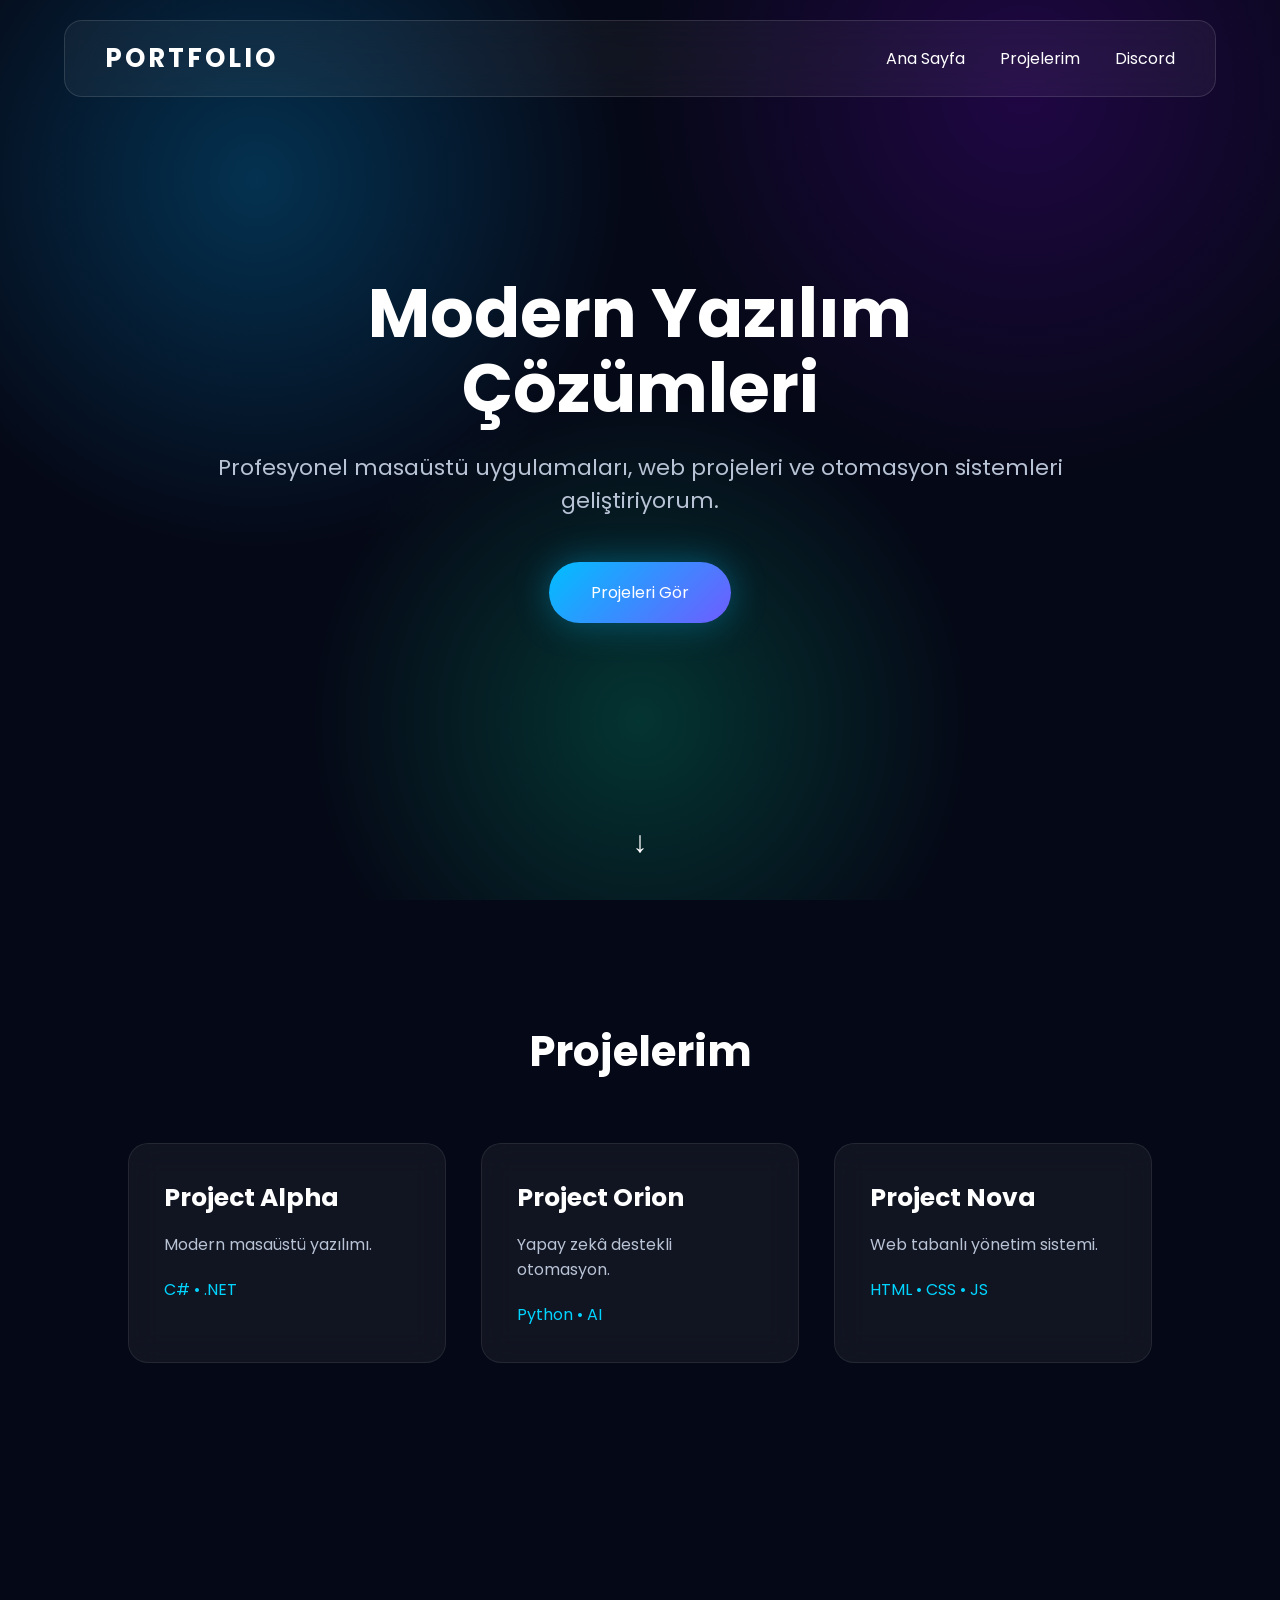
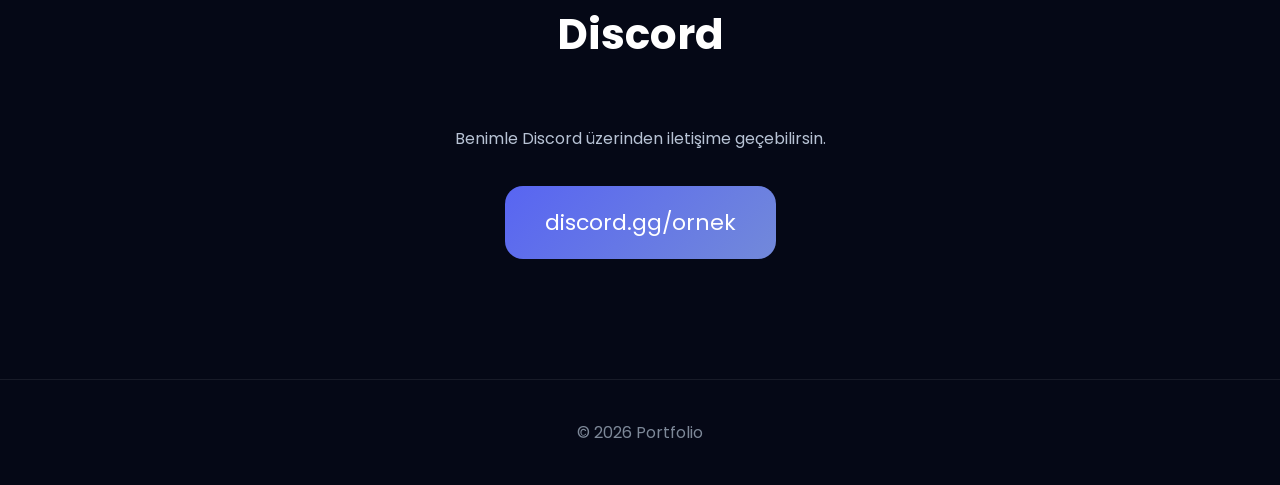
==== index.html @ 149e051f "İlk sürüm" ====
<!DOCTYPE html>
<html lang="tr">

<head>

    <meta charset="UTF-8">
    <meta name="viewport" content="width=device-width, initial-scale=1.0">

    <title>Portfolio</title>

    <link rel="stylesheet" href="css/style.css">

    <link href="https://fonts.googleapis.com/css2?family=Poppins:wght@300;400;500;600;700&display=swap"
        rel="stylesheet">

</head>

<body>

    <div class="background"></div>

    <header>

        <nav>

            <div class="logo">

                PORTFOLIO

            </div>

            <ul>

                <li><a href="#home">Ana Sayfa</a></li>

                <li><a href="#projects">Projelerim</a></li>

                <li><a href="#contact">Discord</a></li>

            </ul>

        </nav>

    </header>


    <section id="home" class="hero">

        <div class="hero-content">

            <h1 class="reveal">

                Modern Yazılım Çözümleri

            </h1>

            <p class="reveal delay1">

                Profesyonel masaüstü uygulamaları,
                web projeleri ve otomasyon sistemleri geliştiriyorum.

            </p>

            <a href="#projects" class="btn reveal delay2">

                Projeleri Gör

            </a>

        </div>

        <div class="scroll">

            ↓

        </div>

    </section>



    <section id="projects" class="projects">

        <h2 class="section-title reveal">

            Projelerim

        </h2>


        <div class="cards">

            <div class="card reveal">

                <h3>Project Alpha</h3>

                <p>

                    Modern masaüstü yazılımı.

                </p>

                <span>C# • .NET</span>

            </div>



            <div class="card reveal">

                <h3>Project Orion</h3>

                <p>

                    Yapay zekâ destekli otomasyon.

                </p>

                <span>Python • AI</span>

            </div>



            <div class="card reveal">

                <h3>Project Nova</h3>

                <p>

                    Web tabanlı yönetim sistemi.

                </p>

                <span>HTML • CSS • JS</span>

            </div>

        </div>

    </section>




    <section id="contact" class="contact">

        <h2 class="section-title reveal">

            Discord

        </h2>

        <p class="reveal">

            Benimle Discord üzerinden iletişime geçebilirsin.

        </p>

        <div class="discord reveal">

            discord.gg/ornek

        </div>

    </section>




    <footer>

        © 2026 Portfolio

    </footer>

<script src="js/script.js"></script>

</body>

</html>
---- css/style.css ----
/* ======================================
   GOOGLE FONT
====================================== */

*{
    margin:0;
    padding:0;
    box-sizing:border-box;
}

html{
    scroll-behavior:smooth;
}

body{

    font-family:'Poppins',sans-serif;

    background:#050816;

    color:#fff;

    overflow-x:hidden;

}

/* ======================================
   ANIMATED BACKGROUND
====================================== */

.background{

    position:fixed;

    inset:0;

    background:
    radial-gradient(circle at 20% 20%,rgba(0,174,255,.25),transparent 30%),
    radial-gradient(circle at 80% 10%,rgba(140,0,255,.20),transparent 30%),
    radial-gradient(circle at 50% 80%,rgba(0,255,180,.18),transparent 35%),
    #050816;

    z-index:-2;

    animation:bgMove 18s ease infinite alternate;

}

@keyframes bgMove{

    from{

        transform:scale(1);

    }

    to{

        transform:scale(1.2);

    }

}

/* ======================================
   NAVBAR
====================================== */

header{

    position:fixed;

    width:100%;

    top:0;

    left:0;

    z-index:999;

}

nav{

    width:90%;

    max-width:1300px;

    margin:20px auto;

    padding:18px 40px;

    display:flex;

    justify-content:space-between;

    align-items:center;

    border-radius:18px;

    backdrop-filter:blur(18px);

    background:rgba(255,255,255,.05);

    border:1px solid rgba(255,255,255,.08);

}

.logo{

    font-size:26px;

    font-weight:700;

    letter-spacing:3px;

}

nav ul{

    display:flex;

    list-style:none;

    gap:35px;

}

nav a{

    color:white;

    text-decoration:none;

    transition:.35s;

    position:relative;

}

nav a::after{

    content:"";

    position:absolute;

    left:0;

    bottom:-6px;

    width:0;

    height:2px;

    background:#2dd4ff;

    transition:.35s;

}

nav a:hover::after{

    width:100%;

}

nav a:hover{

    color:#2dd4ff;

}

/* ======================================
   HERO
====================================== */

.hero{

    min-height:100vh;

    display:flex;

    justify-content:center;

    align-items:center;

    text-align:center;

    padding:120px 25px;

}

.hero-content{

    max-width:900px;

}

.hero h1{

    font-size:68px;

    line-height:1.1;

    margin-bottom:25px;

}

.hero p{

    font-size:22px;

    color:#b8c3d5;

    margin-bottom:45px;

}

.btn{

    display:inline-block;

    text-decoration:none;

    color:white;

    background:linear-gradient(135deg,#00bfff,#6f5cff);

    padding:18px 42px;

    border-radius:50px;

    transition:.35s;

    box-shadow:0 0 35px rgba(0,191,255,.35);

}

.btn:hover{

    transform:translateY(-5px) scale(1.04);

    box-shadow:0 0 60px rgba(0,191,255,.60);

}

.scroll{

    position:absolute;

    bottom:35px;

    left:50%;

    transform:translateX(-50%);

    font-size:30px;

    animation:scrollAnim 1.4s infinite;

}

@keyframes scrollAnim{

    0%{

        transform:translate(-50%,0);

    }

    50%{

        transform:translate(-50%,12px);

    }

    100%{

        transform:translate(-50%,0);

    }

}

/* ======================================
   SECTION
====================================== */

section{

    padding:120px 10%;

}

.section-title{

    text-align:center;

    font-size:42px;

    margin-bottom:60px;

}

/* ======================================
   PROJECTS
====================================== */

.cards{

    display:grid;

    grid-template-columns:repeat(auto-fit,minmax(280px,1fr));

    gap:35px;

}

.card{

    background:rgba(255,255,255,.05);

    border:1px solid rgba(255,255,255,.08);

    backdrop-filter:blur(15px);

    border-radius:20px;

    padding:35px;

    transition:.4s;

}

.card:hover{

    transform:translateY(-12px);

    box-shadow:0 20px 60px rgba(0,0,0,.35);

    border-color:#00bfff;

}

.card h3{

    margin-bottom:15px;

    font-size:25px;

}

.card p{

    color:#b8c3d5;

    margin-bottom:20px;

}

.card span{

    color:#00d4ff;

}

/* ======================================
   CONTACT
====================================== */

.contact{

    text-align:center;

}

.contact p{

    color:#b8c3d5;

    margin-bottom:35px;

}

.discord{

    display:inline-block;

    padding:20px 40px;

    border-radius:18px;

    background:linear-gradient(135deg,#5865F2,#7289DA);

    font-size:22px;

    transition:.4s;

}

.discord:hover{

    transform:scale(1.05);

}

/* ======================================
   FOOTER
====================================== */

footer{

    padding:40px;

    text-align:center;

    color:#7d8898;

    border-top:1px solid rgba(255,255,255,.08);

}

/* ======================================
   REVEAL ANIMATION
====================================== */

.reveal{

    opacity:0;

    transform:translateY(50px);

    transition:1s;

}

.reveal.active{

    opacity:1;

    transform:translateY(0);

}

.delay1{

    transition-delay:.2s;

}

.delay2{

    transition-delay:.4s;

}

/* ======================================
   RESPONSIVE
====================================== */

@media(max-width:900px){

    nav{

        padding:18px 25px;

    }

    nav ul{

        gap:18px;

    }

    .hero h1{

        font-size:48px;

    }

    .hero p{

        font-size:18px;

    }

}

@media(max-width:650px){

    nav{

        flex-direction:column;

        gap:20px;

    }

    .hero h1{

        font-size:36px;

    }

    .section-title{

        font-size:34px;

    }

}
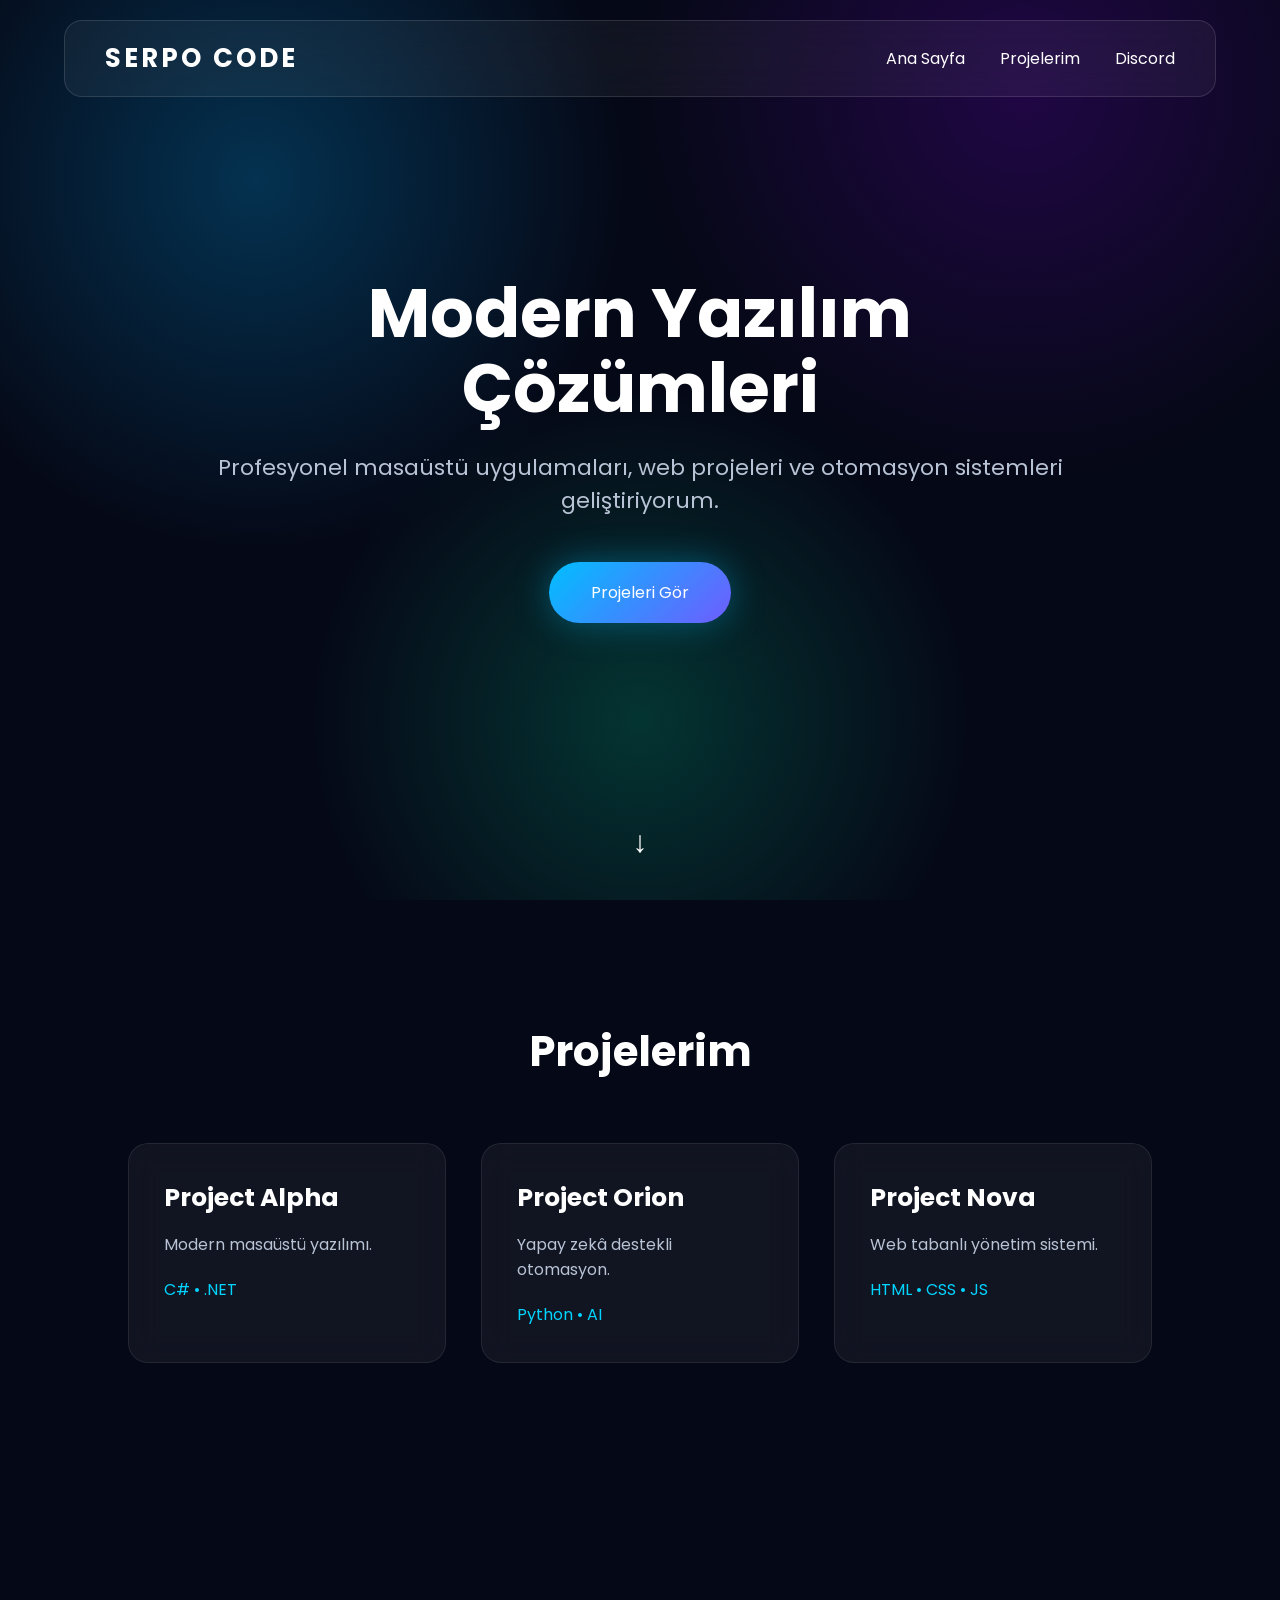
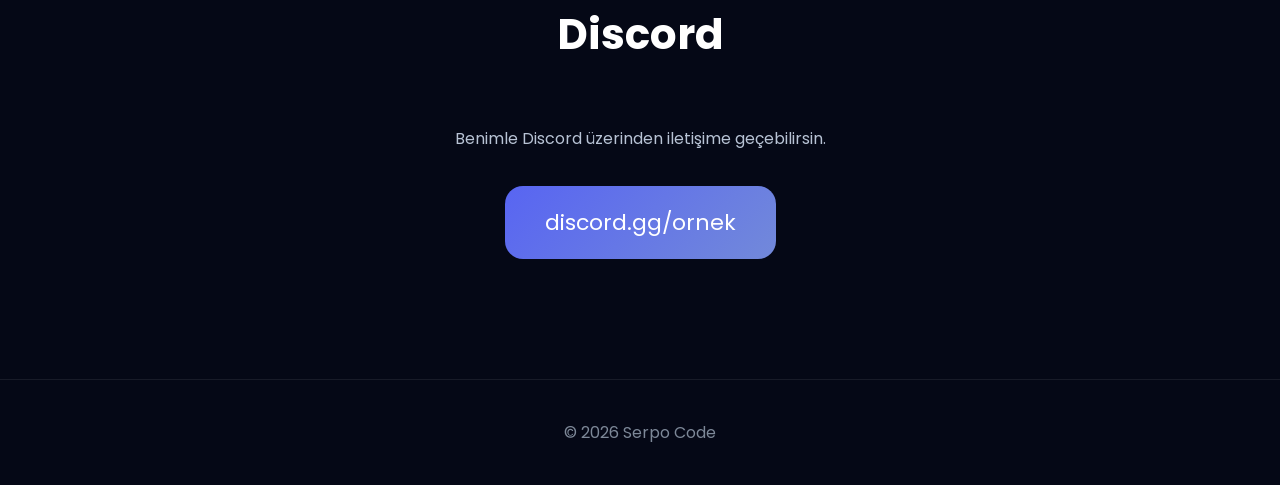
==== commit 99f8ba51: "Yeni güncelleme" ====
--- a/index.html
+++ b/index.html
@@ -6,7 +6,7 @@
     <meta charset="UTF-8">
     <meta name="viewport" content="width=device-width, initial-scale=1.0">
 
-    <title>Portfolio</title>
+    <title>Serpo Code</title>
 
     <link rel="stylesheet" href="css/style.css">
 
@@ -25,7 +25,7 @@
 
             <div class="logo">
 
-                PORTFOLIO
+                SERPO CODE
 
             </div>
 
@@ -170,7 +170,7 @@
 
     <footer>
 
-        © 2026 Portfolio
+        © 2026 Serpo Code
 
     </footer>
 
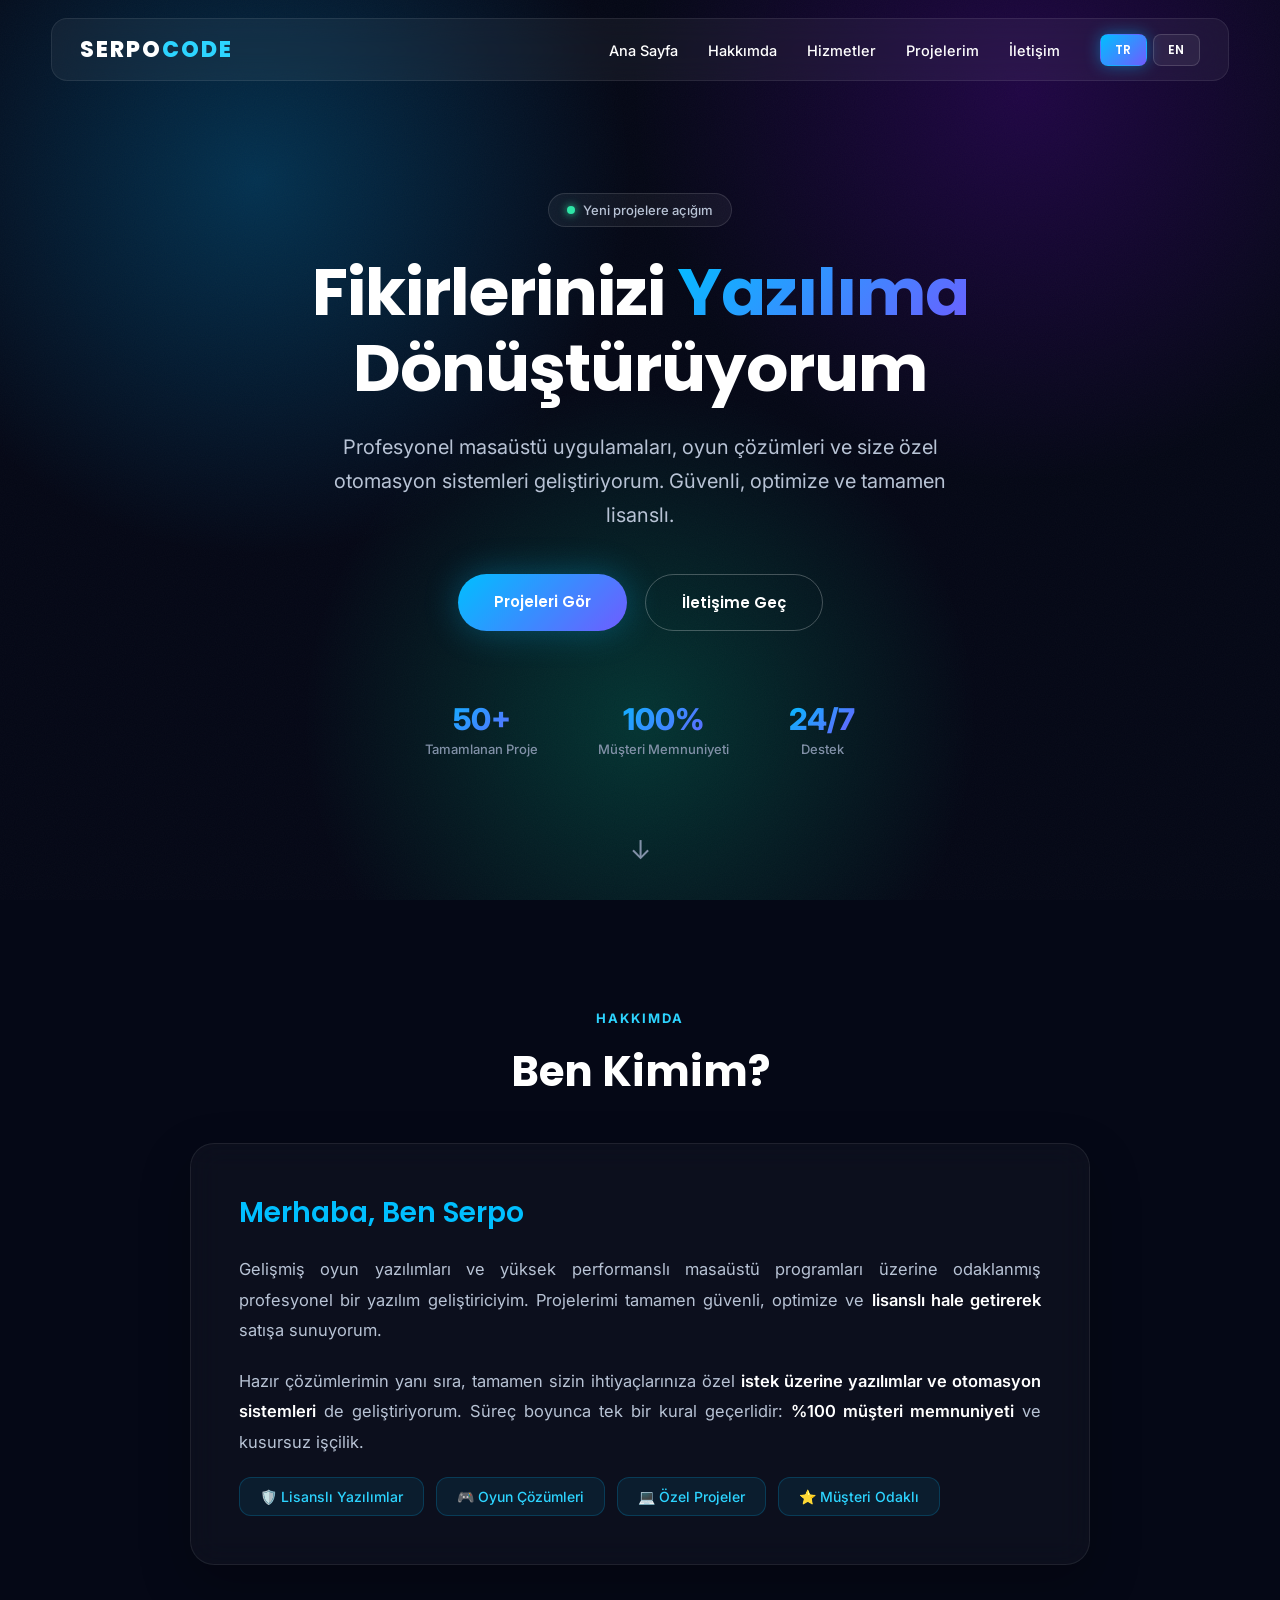
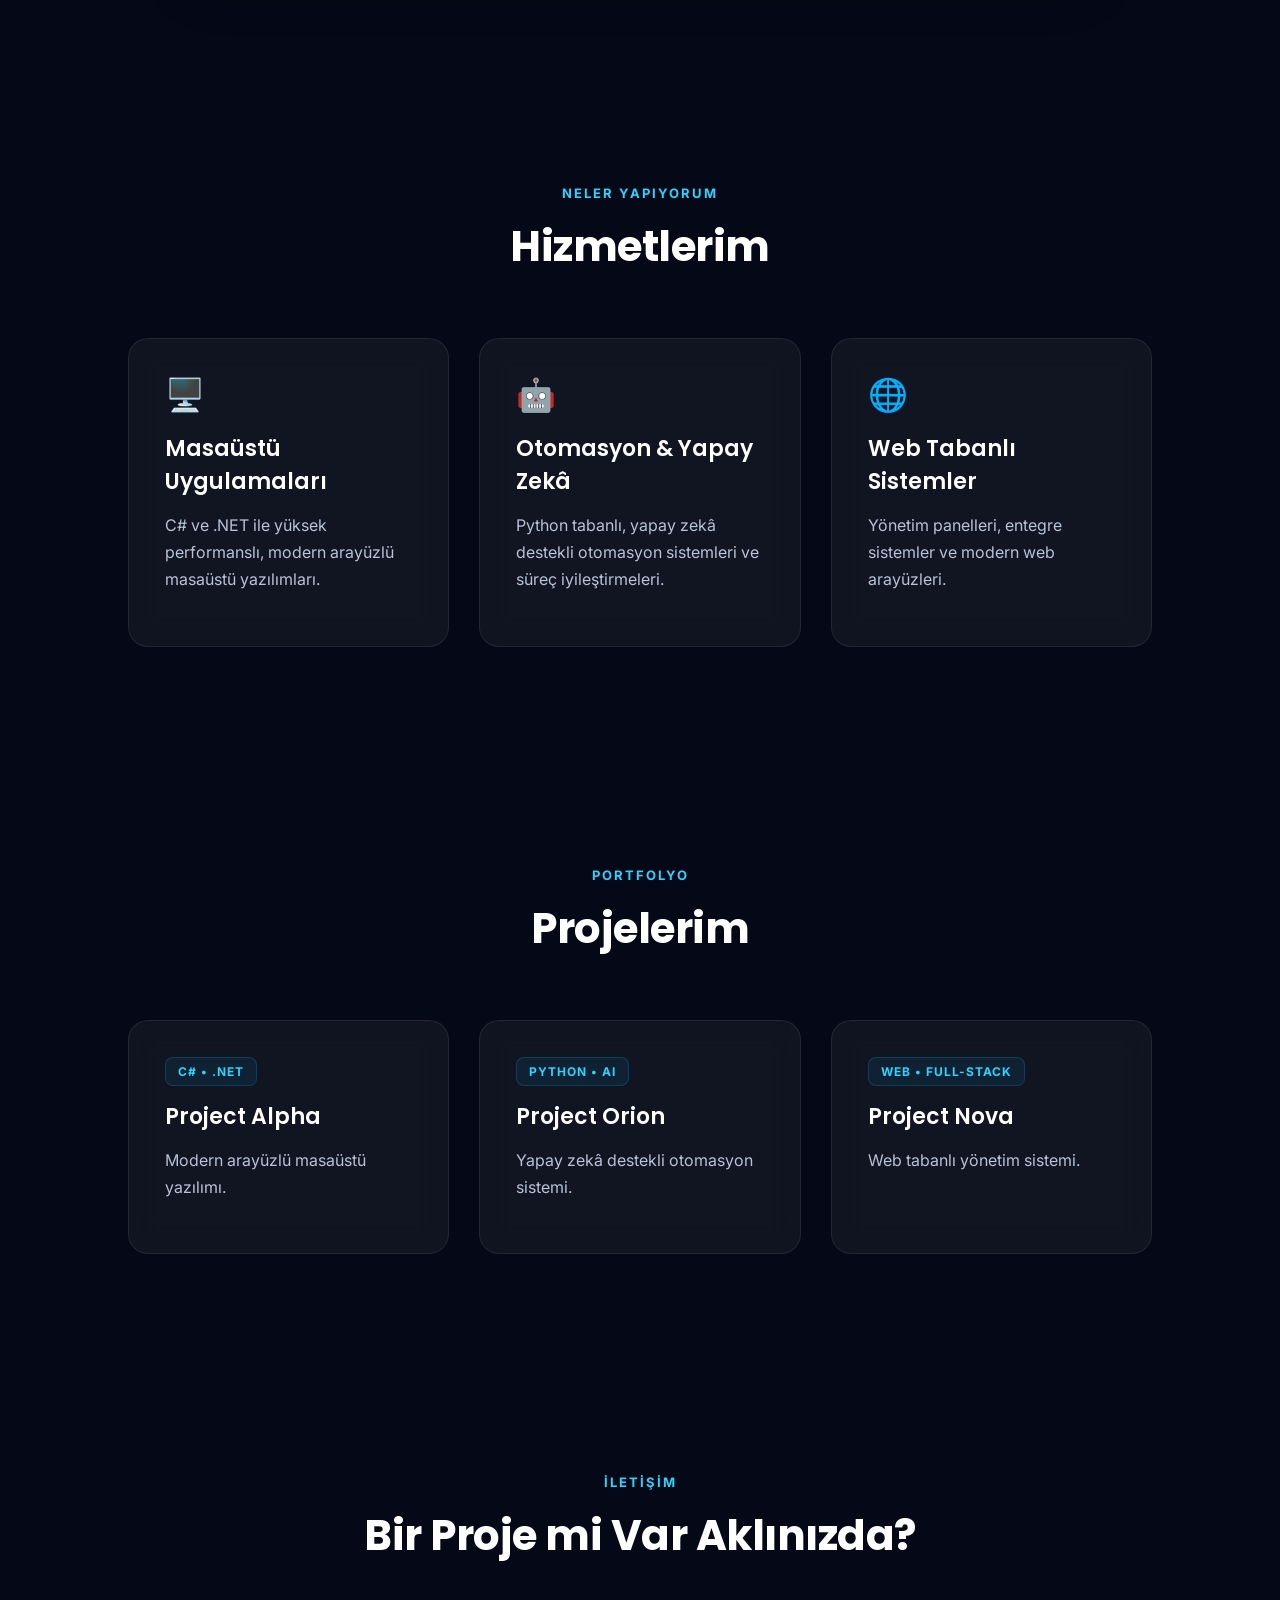
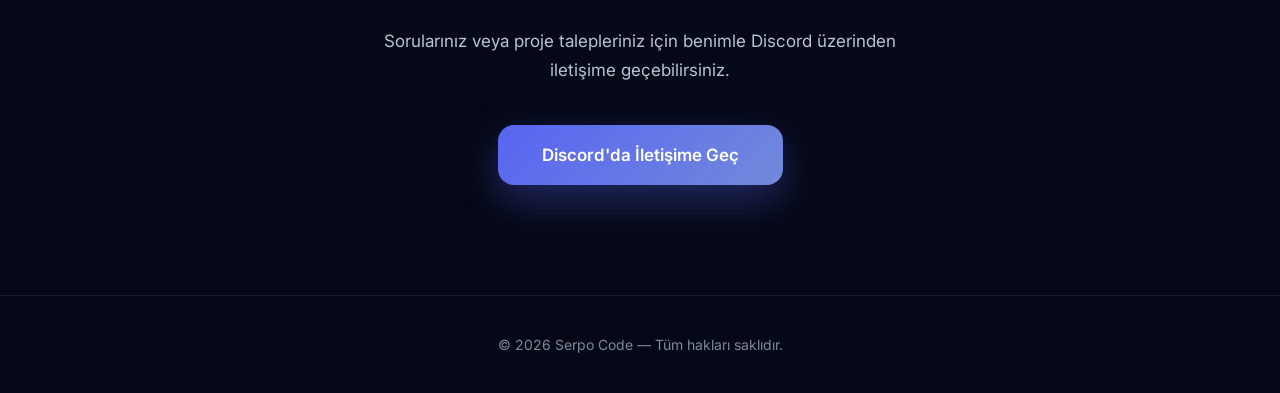
==== commit 53390deb: "Yeni güncelleme" ====
--- a/index.html
+++ b/index.html
@@ -1,181 +1,226 @@
 <!DOCTYPE html>
 <html lang="tr">
-
 <head>
-
     <meta charset="UTF-8">
     <meta name="viewport" content="width=device-width, initial-scale=1.0">
-
-    <title>Serpo Code</title>
-
+    <title>Serpo Code | Yazılım & Otomasyon Çözümleri</title>
+    <meta name="description" content="Serpo Code - Profesyonel masaüstü uygulamaları, oyun yazılımları ve özel otomasyon sistemleri.">
+    <link rel="preconnect" href="https://fonts.googleapis.com">
+    <link rel="preconnect" href="https://fonts.gstatic.com" crossorigin>
+    <link href="https://fonts.googleapis.com/css2?family=Poppins:wght@400;500;600;700;800&family=Inter:wght@400;500;600&display=swap" rel="stylesheet">
     <link rel="stylesheet" href="css/style.css">
-
-    <link href="https://fonts.googleapis.com/css2?family=Poppins:wght@300;400;500;600;700&display=swap"
-        rel="stylesheet">
-
 </head>
-
 <body>
 
     <div class="background"></div>
+    <div class="noise-overlay"></div>
 
     <header>
-
         <nav>
-
-            <div class="logo">
-
-                SERPO CODE
-
-            </div>
-
-            <ul>
-
-                <li><a href="#home">Ana Sayfa</a></li>
-
-                <li><a href="#projects">Projelerim</a></li>
-
-                <li><a href="#contact">Discord</a></li>
-
+            <a href="#home" class="logo">SERPO<span>CODE</span></a>
+
+            <button class="menu-toggle" id="menuToggle" aria-label="Menu">
+                <span></span><span></span><span></span>
+            </button>
+
+            <ul id="navLinks">
+                <li>
+                    <a href="#home">
+                        <span class="tr-text">Ana Sayfa</span>
+                        <span class="en-text">Home</span>
+                    </a>
+                </li>
+                <li>
+                    <a href="#about">
+                        <span class="tr-text">Hakkımda</span>
+                        <span class="en-text">About</span>
+                    </a>
+                </li>
+                <li>
+                    <a href="#services">
+                        <span class="tr-text">Hizmetler</span>
+                        <span class="en-text">Services</span>
+                    </a>
+                </li>
+                <li>
+                    <a href="#projects">
+                        <span class="tr-text">Projelerim</span>
+                        <span class="en-text">Projects</span>
+                    </a>
+                </li>
+                <li>
+                    <a href="#contact">
+                        <span class="tr-text">İletişim</span>
+                        <span class="en-text">Contact</span>
+                    </a>
+                </li>
+                <li class="lang-container">
+                    <button class="lang-button active" id="btn-tr" onclick="setLanguage('tr')">TR</button>
+                    <button class="lang-button" id="btn-en" onclick="setLanguage('en')">EN</button>
+                </li>
             </ul>
-
         </nav>
-
     </header>
 
-
+    <!-- HERO -->
     <section id="home" class="hero">
-
         <div class="hero-content">
-
-            <h1 class="reveal">
-
-                Modern Yazılım Çözümleri
-
-            </h1>
-
-            <p class="reveal delay1">
-
-                Profesyonel masaüstü uygulamaları,
-                web projeleri ve otomasyon sistemleri geliştiriyorum.
-
-            </p>
-
-            <a href="#projects" class="btn reveal delay2">
-
-                Projeleri Gör
-
-            </a>
-
-        </div>
-
-        <div class="scroll">
-
-            ↓
-
-        </div>
-
-    </section>
-
-
-
+            <span class="badge reveal">
+                <span class="dot"></span>
+                <span class="tr-text">Yeni projelere açığım</span>
+                <span class="en-text">Open for new projects</span>
+            </span>
+
+            <h1 class="reveal delay1 tr-text">Fikirlerinizi <span class="gradient-text">Yazılıma</span> Dönüştürüyorum</h1>
+            <h1 class="reveal delay1 en-text">Turning Your Ideas Into <span class="gradient-text">Software</span></h1>
+
+            <p class="reveal delay2 tr-text">Profesyonel masaüstü uygulamaları, oyun çözümleri ve size özel otomasyon sistemleri geliştiriyorum. Güvenli, optimize ve tamamen lisanslı.</p>
+            <p class="reveal delay2 en-text">I build professional desktop applications, gaming solutions, and tailor-made automation systems. Secure, optimized, and fully licensed.</p>
+
+            <div class="hero-buttons reveal delay3">
+                <a href="#projects" class="btn btn-primary">
+                    <span class="tr-text">Projeleri Gör</span>
+                    <span class="en-text">View Projects</span>
+                </a>
+                <a href="#contact" class="btn btn-outline">
+                    <span class="tr-text">İletişime Geç</span>
+                    <span class="en-text">Get in Touch</span>
+                </a>
+            </div>
+
+            <div class="hero-stats reveal delay3">
+                <div class="stat">
+                    <strong>50+</strong>
+                    <span class="tr-text">Tamamlanan Proje</span>
+                    <span class="en-text">Completed Projects</span>
+                </div>
+                <div class="stat">
+                    <strong>100%</strong>
+                    <span class="tr-text">Müşteri Memnuniyeti</span>
+                    <span class="en-text">Client Satisfaction</span>
+                </div>
+                <div class="stat">
+                    <strong>24/7</strong>
+                    <span class="tr-text">Destek</span>
+                    <span class="en-text">Support</span>
+                </div>
+            </div>
+        </div>
+        <a href="#about" class="scroll" aria-label="scroll">↓</a>
+    </section>
+
+    <!-- HAKKIMDA -->
+    <section id="about" class="about">
+        <div class="about-container">
+            <span class="eyebrow reveal tr-text">Hakkımda</span>
+            <span class="eyebrow reveal en-text">About Me</span>
+
+            <h2 class="reveal tr-text">Ben Kimim?</h2>
+            <h2 class="reveal en-text">Who Am I?</h2>
+
+            <div class="about-content reveal delay1">
+                <div class="about-text">
+                    <h3 class="tr-text">Merhaba, Ben Serpo</h3>
+                    <h3 class="en-text">Hello, I'm Serpo</h3>
+
+                    <p class="tr-text">Gelişmiş oyun yazılımları ve yüksek performanslı masaüstü programları üzerine odaklanmış profesyonel bir yazılım geliştiriciyim. Projelerimi tamamen güvenli, optimize ve <strong>lisanslı hale getirerek</strong> satışa sunuyorum.</p>
+                    <p class="en-text">I'm a professional software developer focused on advanced gaming software and high-performance desktop applications. I deliver every project fully secure, optimized, and <strong>licensed</strong>.</p>
+
+                    <p class="tr-text">Hazır çözümlerimin yanı sıra, tamamen sizin ihtiyaçlarınıza özel <strong>istek üzerine yazılımlar ve otomasyon sistemleri</strong> de geliştiriyorum. Süreç boyunca tek bir kural geçerlidir: <strong>%100 müşteri memnuniyeti</strong> ve kusursuz işçilik.</p>
+                    <p class="en-text">In addition to ready-made solutions, I also build <strong>custom software and automation systems</strong> tailored to your exact needs. From start to delivery, one rule always applies: <strong>100% customer satisfaction</strong> and flawless craftsmanship.</p>
+
+                    <div class="about-features">
+                        <span class="feature-tag">🛡️ <span class="tr-text">Lisanslı Yazılımlar</span><span class="en-text">Licensed Software</span></span>
+                        <span class="feature-tag">🎮 <span class="tr-text">Oyun Çözümleri</span><span class="en-text">Gaming Solutions</span></span>
+                        <span class="feature-tag">💻 <span class="tr-text">Özel Projeler</span><span class="en-text">Custom Projects</span></span>
+                        <span class="feature-tag">⭐ <span class="tr-text">Müşteri Odaklı</span><span class="en-text">Customer Focused</span></span>
+                    </div>
+                </div>
+            </div>
+        </div>
+    </section>
+
+    <!-- HİZMETLER -->
+    <section id="services" class="services">
+        <span class="eyebrow reveal tr-text">Neler Yapıyorum</span>
+        <span class="eyebrow reveal en-text">What I Do</span>
+        <h2 class="section-title reveal tr-text">Hizmetlerim</h2>
+        <h2 class="section-title reveal en-text">My Services</h2>
+
+        <div class="cards services-cards">
+            <div class="card reveal">
+                <div class="card-icon">🖥️</div>
+                <h3 class="tr-text">Masaüstü Uygulamaları</h3>
+                <h3 class="en-text">Desktop Applications</h3>
+                <p class="tr-text">C# ve .NET ile yüksek performanslı, modern arayüzlü masaüstü yazılımları.</p>
+                <p class="en-text">High-performance, modern-interface desktop software built with C# and .NET.</p>
+            </div>
+            <div class="card reveal delay1">
+                <div class="card-icon">🤖</div>
+                <h3 class="tr-text">Otomasyon & Yapay Zekâ</h3>
+                <h3 class="en-text">Automation & AI</h3>
+                <p class="tr-text">Python tabanlı, yapay zekâ destekli otomasyon sistemleri ve süreç iyileştirmeleri.</p>
+                <p class="en-text">Python-based, AI-powered automation systems and process optimizations.</p>
+            </div>
+            <div class="card reveal delay2">
+                <div class="card-icon">🌐</div>
+                <h3 class="tr-text">Web Tabanlı Sistemler</h3>
+                <h3 class="en-text">Web-Based Systems</h3>
+                <p class="tr-text">Yönetim panelleri, entegre sistemler ve modern web arayüzleri.</p>
+                <p class="en-text">Admin panels, integrated systems, and modern web interfaces.</p>
+            </div>
+        </div>
+    </section>
+
+    <!-- PROJELER -->
     <section id="projects" class="projects">
-
-        <h2 class="section-title reveal">
-
-            Projelerim
-
-        </h2>
-
+        <span class="eyebrow reveal tr-text">Portfolyo</span>
+        <span class="eyebrow reveal en-text">Portfolio</span>
+        <h2 class="section-title reveal tr-text">Projelerim</h2>
+        <h2 class="section-title reveal en-text">My Projects</h2>
 
         <div class="cards">
-
             <div class="card reveal">
-
+                <div class="card-tag">C# • .NET</div>
                 <h3>Project Alpha</h3>
-
-                <p>
-
-                    Modern masaüstü yazılımı.
-
-                </p>
-
-                <span>C# • .NET</span>
-
-            </div>
-
-
-
-            <div class="card reveal">
-
+                <p class="tr-text">Modern arayüzlü masaüstü yazılımı.</p>
+                <p class="en-text">Modern desktop software with a clean UI.</p>
+            </div>
+            <div class="card reveal delay1">
+                <div class="card-tag">Python • AI</div>
                 <h3>Project Orion</h3>
-
-                <p>
-
-                    Yapay zekâ destekli otomasyon.
-
-                </p>
-
-                <span>Python • AI</span>
-
-            </div>
-
-
-
-            <div class="card reveal">
-
+                <p class="tr-text">Yapay zekâ destekli otomasyon sistemi.</p>
+                <p class="en-text">AI-powered automation system.</p>
+            </div>
+            <div class="card reveal delay2">
+                <div class="card-tag">Web • Full-Stack</div>
                 <h3>Project Nova</h3>
-
-                <p>
-
-                    Web tabanlı yönetim sistemi.
-
-                </p>
-
-                <span>HTML • CSS • JS</span>
-
-            </div>
-
-        </div>
-
-    </section>
-
-
-
-
+                <p class="tr-text">Web tabanlı yönetim sistemi.</p>
+                <p class="en-text">Web-based management system.</p>
+            </div>
+        </div>
+    </section>
+
+    <!-- İLETİŞİM -->
     <section id="contact" class="contact">
-
-        <h2 class="section-title reveal">
-
-            Discord
-
-        </h2>
-
-        <p class="reveal">
-
-            Benimle Discord üzerinden iletişime geçebilirsin.
-
-        </p>
-
-        <div class="discord reveal">
-
-            discord.gg/ornek
-
-        </div>
-
-    </section>
-
-
-
+        <span class="eyebrow reveal tr-text">İletişim</span>
+        <span class="eyebrow reveal en-text">Contact</span>
+        <h2 class="section-title reveal tr-text">Bir Proje mi Var Aklınızda?</h2>
+        <h2 class="section-title reveal en-text">Have a Project in Mind?</h2>
+
+        <p class="reveal delay1 tr-text">Sorularınız veya proje talepleriniz için benimle Discord üzerinden iletişime geçebilirsiniz.</p>
+        <p class="reveal delay1 en-text">For questions or project requests, feel free to reach out to me on Discord.</p>
+
+        <a href="#" class="discord reveal delay2">
+            <span class="tr-text">Discord'da İletişime Geç</span>
+            <span class="en-text">Contact on Discord</span>
+        </a>
+    </section>
 
     <footer>
-
-        © 2026 Serpo Code
-
+        <p>&copy; <span id="year"></span> Serpo Code — <span class="tr-text">Tüm hakları saklıdır.</span><span class="en-text">All rights reserved.</span></p>
     </footer>
 
-<script src="js/script.js"></script>
-
+    <script src="js/script.js"></script>
 </body>
-
-</html>+</html>
--- a/css/style.css
+++ b/css/style.css
@@ -1,511 +1,518 @@
-/* ======================================
-   GOOGLE FONT
-====================================== */
-
+/* =========================================
+   TEMEL AYARLAR
+========================================= */
 *{
     margin:0;
     padding:0;
     box-sizing:border-box;
 }
-
 html{
     scroll-behavior:smooth;
 }
-
 body{
-
+    font-family:'Inter','Poppins',sans-serif;
+    background:#050816;
+    color:#fff;
+    overflow-x:hidden;
+    opacity:0;
+    transition:opacity .5s ease;
+}
+h1, h2, h3, .logo, .btn, .lang-button{
     font-family:'Poppins',sans-serif;
-
-    background:#050816;
-
-    color:#fff;
-
-    overflow-x:hidden;
-
-}
-
-/* ======================================
-   ANIMATED BACKGROUND
-====================================== */
-
+}
+a{ color:inherit; }
+img{ max-width:100%; display:block; }
+
+::selection{ background:#00bfff; color:#050816; }
+
+/* =========================================
+   ARKA PLAN
+========================================= */
 .background{
-
     position:fixed;
-
     inset:0;
-
     background:
     radial-gradient(circle at 20% 20%,rgba(0,174,255,.25),transparent 30%),
     radial-gradient(circle at 80% 10%,rgba(140,0,255,.20),transparent 30%),
     radial-gradient(circle at 50% 80%,rgba(0,255,180,.18),transparent 35%),
     #050816;
-
     z-index:-2;
-
     animation:bgMove 18s ease infinite alternate;
-
-}
-
+    transition:background .6s ease;
+}
 @keyframes bgMove{
-
-    from{
-
-        transform:scale(1);
-
+    from{ transform:scale(1); }
+    to{ transform:scale(1.2); }
+}
+.noise-overlay{
+    position:fixed;
+    inset:0;
+    z-index:-1;
+    pointer-events:none;
+    opacity:.03;
+    background-image:url("data:image/svg+xml,%3Csvg xmlns='http://www.w3.org/2000/svg' width='120' height='120'%3E%3Cfilter id='n'%3E%3CfeTurbulence type='fractalNoise' baseFrequency='0.9' numOctaves='2' stitchTiles='stitch'/%3E%3C/filter%3E%3Crect width='100%25' height='100%25' filter='url(%23n)'/%3E%3C/svg%3E");
+}
+
+/* =========================================
+   DİL GEÇİŞ SİSTEMİ
+========================================= */
+.en-text{ display:none !important; }
+.tr-text{ display:inline-block; }
+p.tr-text{ display:block; }
+h1.tr-text, h2.tr-text, h3.tr-text, span.eyebrow.tr-text{ display:block; }
+
+body.en-mode .tr-text{ display:none !important; }
+body.en-mode .en-text{ display:inline-block !important; }
+body.en-mode p.en-text{ display:block !important; }
+body.en-mode h1.en-text, body.en-mode h2.en-text, body.en-mode h3.en-text, body.en-mode span.eyebrow.en-text{ display:block !important; }
+
+.lang-container{ display:flex; gap:6px; margin-left:10px; }
+.lang-button{
+    background:rgba(255,255,255,.06);
+    border:1px solid rgba(255,255,255,.15);
+    color:#fff;
+    padding:6px 14px;
+    border-radius:8px;
+    cursor:pointer;
+    font-size:12px;
+    font-weight:600;
+    letter-spacing:.5px;
+    transition:all .3s ease;
+}
+.lang-button.active,
+.lang-button:hover{
+    background:linear-gradient(135deg,#00bfff,#6f5cff);
+    color:#fff;
+    border-color:transparent;
+    box-shadow:0 0 16px rgba(0,191,255,.45);
+}
+
+/* =========================================
+   HEADER / NAV
+========================================= */
+header{
+    position:fixed;
+    width:100%;
+    top:0;
+    left:0;
+    z-index:999;
+}
+nav{
+    width:92%;
+    max-width:1300px;
+    margin:18px auto;
+    padding:14px 28px;
+    display:flex;
+    justify-content:space-between;
+    align-items:center;
+    border-radius:16px;
+    backdrop-filter:blur(18px);
+    -webkit-backdrop-filter:blur(18px);
+    background:rgba(255,255,255,.05);
+    border:1px solid rgba(255,255,255,.08);
+    transition:background .35s ease, box-shadow .35s ease, border-color .35s ease;
+}
+.logo{
+    font-size:22px;
+    font-weight:800;
+    letter-spacing:2px;
+    text-decoration:none;
+    white-space:nowrap;
+}
+.logo span{ color:#2dd4ff; }
+
+nav ul{
+    display:flex;
+    align-items:center;
+    list-style:none;
+    gap:30px;
+}
+nav ul li a{
+    color:#fff;
+    text-decoration:none;
+    font-size:14.5px;
+    font-weight:500;
+    transition:.3s;
+    position:relative;
+}
+nav ul li a::after{
+    content:"";
+    position:absolute;
+    left:0;
+    bottom:-6px;
+    width:0;
+    height:2px;
+    background:#2dd4ff;
+    transition:.3s;
+}
+nav ul li a:hover::after{ width:100%; }
+nav ul li a:hover{ color:#2dd4ff; }
+
+.menu-toggle{
+    display:none;
+    flex-direction:column;
+    justify-content:center;
+    gap:5px;
+    width:32px;
+    height:32px;
+    background:none;
+    border:none;
+    cursor:pointer;
+    z-index:1001;
+}
+.menu-toggle span{
+    display:block;
+    height:2px;
+    width:100%;
+    background:#fff;
+    border-radius:2px;
+    transition:.3s;
+}
+.menu-toggle.open span:nth-child(1){ transform:translateY(7px) rotate(45deg); }
+.menu-toggle.open span:nth-child(2){ opacity:0; }
+.menu-toggle.open span:nth-child(3){ transform:translateY(-7px) rotate(-45deg); }
+
+/* =========================================
+   HERO
+========================================= */
+.hero{
+    min-height:100vh;
+    display:flex;
+    justify-content:center;
+    align-items:center;
+    text-align:center;
+    padding:150px 25px 100px;
+    position:relative;
+}
+.hero-content{ max-width:920px; }
+
+.badge{
+    display:inline-flex;
+    align-items:center;
+    gap:8px;
+    background:rgba(255,255,255,.05);
+    border:1px solid rgba(255,255,255,.12);
+    padding:8px 18px;
+    border-radius:50px;
+    font-size:13px;
+    font-weight:500;
+    color:#b8c3d5;
+    margin-bottom:28px;
+}
+.badge .dot{
+    width:8px;
+    height:8px;
+    border-radius:50%;
+    background:#2ee6a6;
+    box-shadow:0 0 8px #2ee6a6;
+    animation:pulse 1.8s infinite;
+}
+@keyframes pulse{
+    0%,100%{ opacity:1; }
+    50%{ opacity:.35; }
+}
+
+.hero h1{
+    font-size:clamp(34px,5.5vw,66px);
+    line-height:1.15;
+    font-weight:700;
+    margin-bottom:24px;
+    letter-spacing:-1px;
+}
+.gradient-text{
+    background:linear-gradient(135deg,#00bfff,#6f5cff,#2ee6a6);
+    background-size:200% 200%;
+    -webkit-background-clip:text;
+    background-clip:text;
+    color:transparent;
+    animation:gradientShift 6s ease infinite;
+}
+@keyframes gradientShift{
+    0%,100%{ background-position:0% 50%; }
+    50%{ background-position:100% 50%; }
+}
+
+.hero p{
+    font-size:clamp(16px,2vw,20px);
+    color:#b8c3d5;
+    max-width:680px;
+    margin:0 auto 42px;
+    line-height:1.7;
+}
+
+.hero-buttons{
+    display:flex;
+    gap:18px;
+    justify-content:center;
+    flex-wrap:wrap;
+    margin-bottom:70px;
+}
+
+.btn{
+    display:inline-block;
+    text-decoration:none;
+    font-weight:600;
+    font-size:15px;
+    padding:16px 36px;
+    border-radius:50px;
+    transition:.35s;
+}
+.btn-primary{
+    color:#fff;
+    background:linear-gradient(135deg,#00bfff,#6f5cff);
+    box-shadow:0 0 35px rgba(0,191,255,.30);
+}
+.btn-primary:hover{
+    transform:translateY(-4px) scale(1.03);
+    box-shadow:0 10px 45px rgba(0,191,255,.5);
+}
+.btn-outline{
+    color:#fff;
+    background:transparent;
+    border:1px solid rgba(255,255,255,.25);
+}
+.btn-outline:hover{
+    border-color:#2dd4ff;
+    color:#2dd4ff;
+    transform:translateY(-4px);
+}
+
+.hero-stats{
+    display:flex;
+    justify-content:center;
+    gap:60px;
+    flex-wrap:wrap;
+}
+.stat{
+    display:flex;
+    flex-direction:column;
+    gap:4px;
+}
+.stat strong{
+    font-size:30px;
+    font-weight:800;
+    background:linear-gradient(135deg,#00bfff,#6f5cff);
+    -webkit-background-clip:text;
+    background-clip:text;
+    color:transparent;
+}
+.stat span{
+    font-size:13px;
+    color:#8291a8;
+    font-weight:500;
+}
+
+.scroll{
+    position:absolute;
+    bottom:35px;
+    left:50%;
+    transform:translateX(-50%);
+    font-size:26px;
+    color:#8291a8;
+    text-decoration:none;
+    animation:scrollAnim 1.6s infinite;
+}
+@keyframes scrollAnim{
+    0%{ transform:translate(-50%,0); }
+    50%{ transform:translate(-50%,12px); }
+    100%{ transform:translate(-50%,0); }
+}
+
+/* =========================================
+   ORTAK BÖLÜM STİLLERİ
+========================================= */
+section{ padding:110px 10%; position:relative; }
+.eyebrow{
+    display:block;
+    text-align:center;
+    color:#2dd4ff;
+    font-size:13px;
+    font-weight:700;
+    letter-spacing:2px;
+    text-transform:uppercase;
+    margin-bottom:14px;
+}
+.section-title{
+    text-align:center;
+    font-size:clamp(30px,4vw,42px);
+    font-weight:700;
+    margin-bottom:60px;
+    letter-spacing:-.5px;
+}
+
+/* =========================================
+   HAKKIMDA
+========================================= */
+.about{ display:flex; justify-content:center; align-items:center; flex-direction:column; }
+.about-container{ max-width:900px; width:100%; text-align:center; }
+.about h2{ font-size:clamp(30px,4vw,42px); margin-bottom:40px; font-weight:700; }
+
+.about-content{
+    background:rgba(255,255,255,.03);
+    border:1px solid rgba(255,255,255,.08);
+    backdrop-filter:blur(15px);
+    padding:48px;
+    border-radius:24px;
+    box-shadow:0 20px 50px rgba(0,0,0,0.25);
+    text-align:left;
+}
+.about-text h3{
+    font-size:28px;
+    margin-bottom:20px;
+    color:#00bfff;
+    font-weight:600;
+}
+.about-text p{
+    font-size:16.5px;
+    color:#b8c3d5;
+    line-height:1.85;
+    margin-bottom:20px;
+    text-align:justify;
+}
+.about-text strong{ color:#fff; font-weight:600; }
+
+.about-features{
+    display:flex;
+    flex-wrap:wrap;
+    gap:12px;
+    justify-content:flex-start;
+    margin-top:10px;
+}
+.feature-tag{
+    background:rgba(0,191,255,.08);
+    border:1px solid rgba(0,191,255,.2);
+    color:#2dd4ff;
+    padding:10px 20px;
+    border-radius:12px;
+    font-weight:500;
+    font-size:14px;
+    transition:.3s;
+}
+.feature-tag:hover{
+    background:rgba(0,191,255,.15);
+    border-color:#00bfff;
+    transform:translateY(-3px);
+}
+
+/* =========================================
+   KARTLAR (Hizmetler / Projeler)
+========================================= */
+.cards{
+    display:grid;
+    grid-template-columns:repeat(auto-fit,minmax(280px,1fr));
+    gap:30px;
+    max-width:1200px;
+    margin:0 auto;
+}
+.card{
+    background:rgba(255,255,255,.05);
+    border:1px solid rgba(255,255,255,.08);
+    backdrop-filter:blur(15px);
+    border-radius:20px;
+    padding:36px;
+    transition:.4s;
+}
+.card:hover{
+    transform:translateY(-10px);
+    box-shadow:0 20px 60px rgba(0,0,0,.35);
+    border-color:#00bfff;
+}
+.card-icon{ font-size:32px; margin-bottom:18px; }
+.card h3{ margin-bottom:14px; font-size:22px; font-weight:600; }
+.card p{ color:#b8c3d5; line-height:1.7; margin-bottom:16px; }
+.card-tag{
+    display:inline-block;
+    color:#2dd4ff;
+    font-size:12px;
+    font-weight:700;
+    letter-spacing:1px;
+    text-transform:uppercase;
+    background:rgba(0,191,255,.08);
+    border:1px solid rgba(0,191,255,.2);
+    padding:6px 12px;
+    border-radius:8px;
+    margin-bottom:14px;
+}
+
+/* =========================================
+   İLETİŞİM
+========================================= */
+.contact{ text-align:center; }
+.contact p{
+    color:#b8c3d5;
+    max-width:560px;
+    margin:0 auto 40px;
+    font-size:17px;
+    line-height:1.7;
+}
+.discord{
+    display:inline-block;
+    text-decoration:none;
+    color:#fff;
+    padding:20px 44px;
+    border-radius:16px;
+    background:linear-gradient(135deg,#5865F2,#7289DA);
+    font-size:17px;
+    font-weight:600;
+    box-shadow:0 15px 40px rgba(88,101,242,.35);
+    transition:.4s;
+}
+.discord:hover{
+    transform:translateY(-4px) scale(1.03);
+    box-shadow:0 20px 55px rgba(88,101,242,.55);
+}
+
+/* =========================================
+   FOOTER
+========================================= */
+footer{
+    padding:40px;
+    text-align:center;
+    color:#7d8898;
+    font-size:14px;
+    border-top:1px solid rgba(255,255,255,.08);
+}
+
+/* =========================================
+   SCROLL REVEAL ANIMASYONU
+========================================= */
+.reveal{ opacity:0; transform:translateY(50px); transition:.9s cubic-bezier(.2,.7,.2,1); }
+.reveal.active{ opacity:1; transform:translateY(0); }
+.delay1{ transition-delay:.15s; }
+.delay2{ transition-delay:.3s; }
+.delay3{ transition-delay:.45s; }
+
+/* =========================================
+   RESPONSIVE
+========================================= */
+@media(max-width:900px){
+    nav{ padding:14px 20px; }
+    .menu-toggle{ display:flex; }
+
+    #navLinks{
+        position:fixed;
+        top:0;
+        right:-100%;
+        height:100vh;
+        width:min(320px,80%);
+        background:rgba(6,10,26,.98);
+        backdrop-filter:blur(20px);
+        flex-direction:column;
+        justify-content:center;
+        align-items:flex-start;
+        gap:34px;
+        padding:40px;
+        transition:right .4s ease;
+        border-left:1px solid rgba(255,255,255,.08);
     }
-
-    to{
-
-        transform:scale(1.2);
-
-    }
-
-}
-
-/* ======================================
-   NAVBAR
-====================================== */
-
-header{
-
-    position:fixed;
-
-    width:100%;
-
-    top:0;
-
-    left:0;
-
-    z-index:999;
-
-}
-
-nav{
-
-    width:90%;
-
-    max-width:1300px;
-
-    margin:20px auto;
-
-    padding:18px 40px;
-
-    display:flex;
-
-    justify-content:space-between;
-
-    align-items:center;
-
-    border-radius:18px;
-
-    backdrop-filter:blur(18px);
-
-    background:rgba(255,255,255,.05);
-
-    border:1px solid rgba(255,255,255,.08);
-
-}
-
-.logo{
-
-    font-size:26px;
-
-    font-weight:700;
-
-    letter-spacing:3px;
-
-}
-
-nav ul{
-
-    display:flex;
-
-    list-style:none;
-
-    gap:35px;
-
-}
-
-nav a{
-
-    color:white;
-
-    text-decoration:none;
-
-    transition:.35s;
-
-    position:relative;
-
-}
-
-nav a::after{
-
-    content:"";
-
-    position:absolute;
-
-    left:0;
-
-    bottom:-6px;
-
-    width:0;
-
-    height:2px;
-
-    background:#2dd4ff;
-
-    transition:.35s;
-
-}
-
-nav a:hover::after{
-
-    width:100%;
-
-}
-
-nav a:hover{
-
-    color:#2dd4ff;
-
-}
-
-/* ======================================
-   HERO
-====================================== */
-
-.hero{
-
-    min-height:100vh;
-
-    display:flex;
-
-    justify-content:center;
-
-    align-items:center;
-
-    text-align:center;
-
-    padding:120px 25px;
-
-}
-
-.hero-content{
-
-    max-width:900px;
-
-}
-
-.hero h1{
-
-    font-size:68px;
-
-    line-height:1.1;
-
-    margin-bottom:25px;
-
-}
-
-.hero p{
-
-    font-size:22px;
-
-    color:#b8c3d5;
-
-    margin-bottom:45px;
-
-}
-
-.btn{
-
-    display:inline-block;
-
-    text-decoration:none;
-
-    color:white;
-
-    background:linear-gradient(135deg,#00bfff,#6f5cff);
-
-    padding:18px 42px;
-
-    border-radius:50px;
-
-    transition:.35s;
-
-    box-shadow:0 0 35px rgba(0,191,255,.35);
-
-}
-
-.btn:hover{
-
-    transform:translateY(-5px) scale(1.04);
-
-    box-shadow:0 0 60px rgba(0,191,255,.60);
-
-}
-
-.scroll{
-
-    position:absolute;
-
-    bottom:35px;
-
-    left:50%;
-
-    transform:translateX(-50%);
-
-    font-size:30px;
-
-    animation:scrollAnim 1.4s infinite;
-
-}
-
-@keyframes scrollAnim{
-
-    0%{
-
-        transform:translate(-50%,0);
-
-    }
-
-    50%{
-
-        transform:translate(-50%,12px);
-
-    }
-
-    100%{
-
-        transform:translate(-50%,0);
-
-    }
-
-}
-
-/* ======================================
-   SECTION
-====================================== */
-
-section{
-
-    padding:120px 10%;
-
-}
-
-.section-title{
-
-    text-align:center;
-
-    font-size:42px;
-
-    margin-bottom:60px;
-
-}
-
-/* ======================================
-   PROJECTS
-====================================== */
-
-.cards{
-
-    display:grid;
-
-    grid-template-columns:repeat(auto-fit,minmax(280px,1fr));
-
-    gap:35px;
-
-}
-
-.card{
-
-    background:rgba(255,255,255,.05);
-
-    border:1px solid rgba(255,255,255,.08);
-
-    backdrop-filter:blur(15px);
-
-    border-radius:20px;
-
-    padding:35px;
-
-    transition:.4s;
-
-}
-
-.card:hover{
-
-    transform:translateY(-12px);
-
-    box-shadow:0 20px 60px rgba(0,0,0,.35);
-
-    border-color:#00bfff;
-
-}
-
-.card h3{
-
-    margin-bottom:15px;
-
-    font-size:25px;
-
-}
-
-.card p{
-
-    color:#b8c3d5;
-
-    margin-bottom:20px;
-
-}
-
-.card span{
-
-    color:#00d4ff;
-
-}
-
-/* ======================================
-   CONTACT
-====================================== */
-
-.contact{
-
-    text-align:center;
-
-}
-
-.contact p{
-
-    color:#b8c3d5;
-
-    margin-bottom:35px;
-
-}
-
-.discord{
-
-    display:inline-block;
-
-    padding:20px 40px;
-
-    border-radius:18px;
-
-    background:linear-gradient(135deg,#5865F2,#7289DA);
-
-    font-size:22px;
-
-    transition:.4s;
-
-}
-
-.discord:hover{
-
-    transform:scale(1.05);
-
-}
-
-/* ======================================
-   FOOTER
-====================================== */
-
-footer{
-
-    padding:40px;
-
-    text-align:center;
-
-    color:#7d8898;
-
-    border-top:1px solid rgba(255,255,255,.08);
-
-}
-
-/* ======================================
-   REVEAL ANIMATION
-====================================== */
-
-.reveal{
-
-    opacity:0;
-
-    transform:translateY(50px);
-
-    transition:1s;
-
-}
-
-.reveal.active{
-
-    opacity:1;
-
-    transform:translateY(0);
-
-}
-
-.delay1{
-
-    transition-delay:.2s;
-
-}
-
-.delay2{
-
-    transition-delay:.4s;
-
-}
-
-/* ======================================
-   RESPONSIVE
-====================================== */
-
-@media(max-width:900px){
-
-    nav{
-
-        padding:18px 25px;
-
-    }
-
-    nav ul{
-
-        gap:18px;
-
-    }
-
-    .hero h1{
-
-        font-size:48px;
-
-    }
-
-    .hero p{
-
-        font-size:18px;
-
-    }
-
-}
-
+    #navLinks.open{ right:0; }
+    .lang-container{ margin-left:0; margin-top:10px; }
+
+    .hero-stats{ gap:34px; }
+}
 @media(max-width:650px){
-
-    nav{
-
-        flex-direction:column;
-
-        gap:20px;
-
-    }
-
-    .hero h1{
-
-        font-size:36px;
-
-    }
-
-    .section-title{
-
-        font-size:34px;
-
-    }
-
-}+    .hero{ padding:140px 20px 90px; }
+    .hero-buttons{ flex-direction:column; align-items:center; }
+    section{ padding:90px 6%; }
+    .about-content{ padding:30px; }
+}
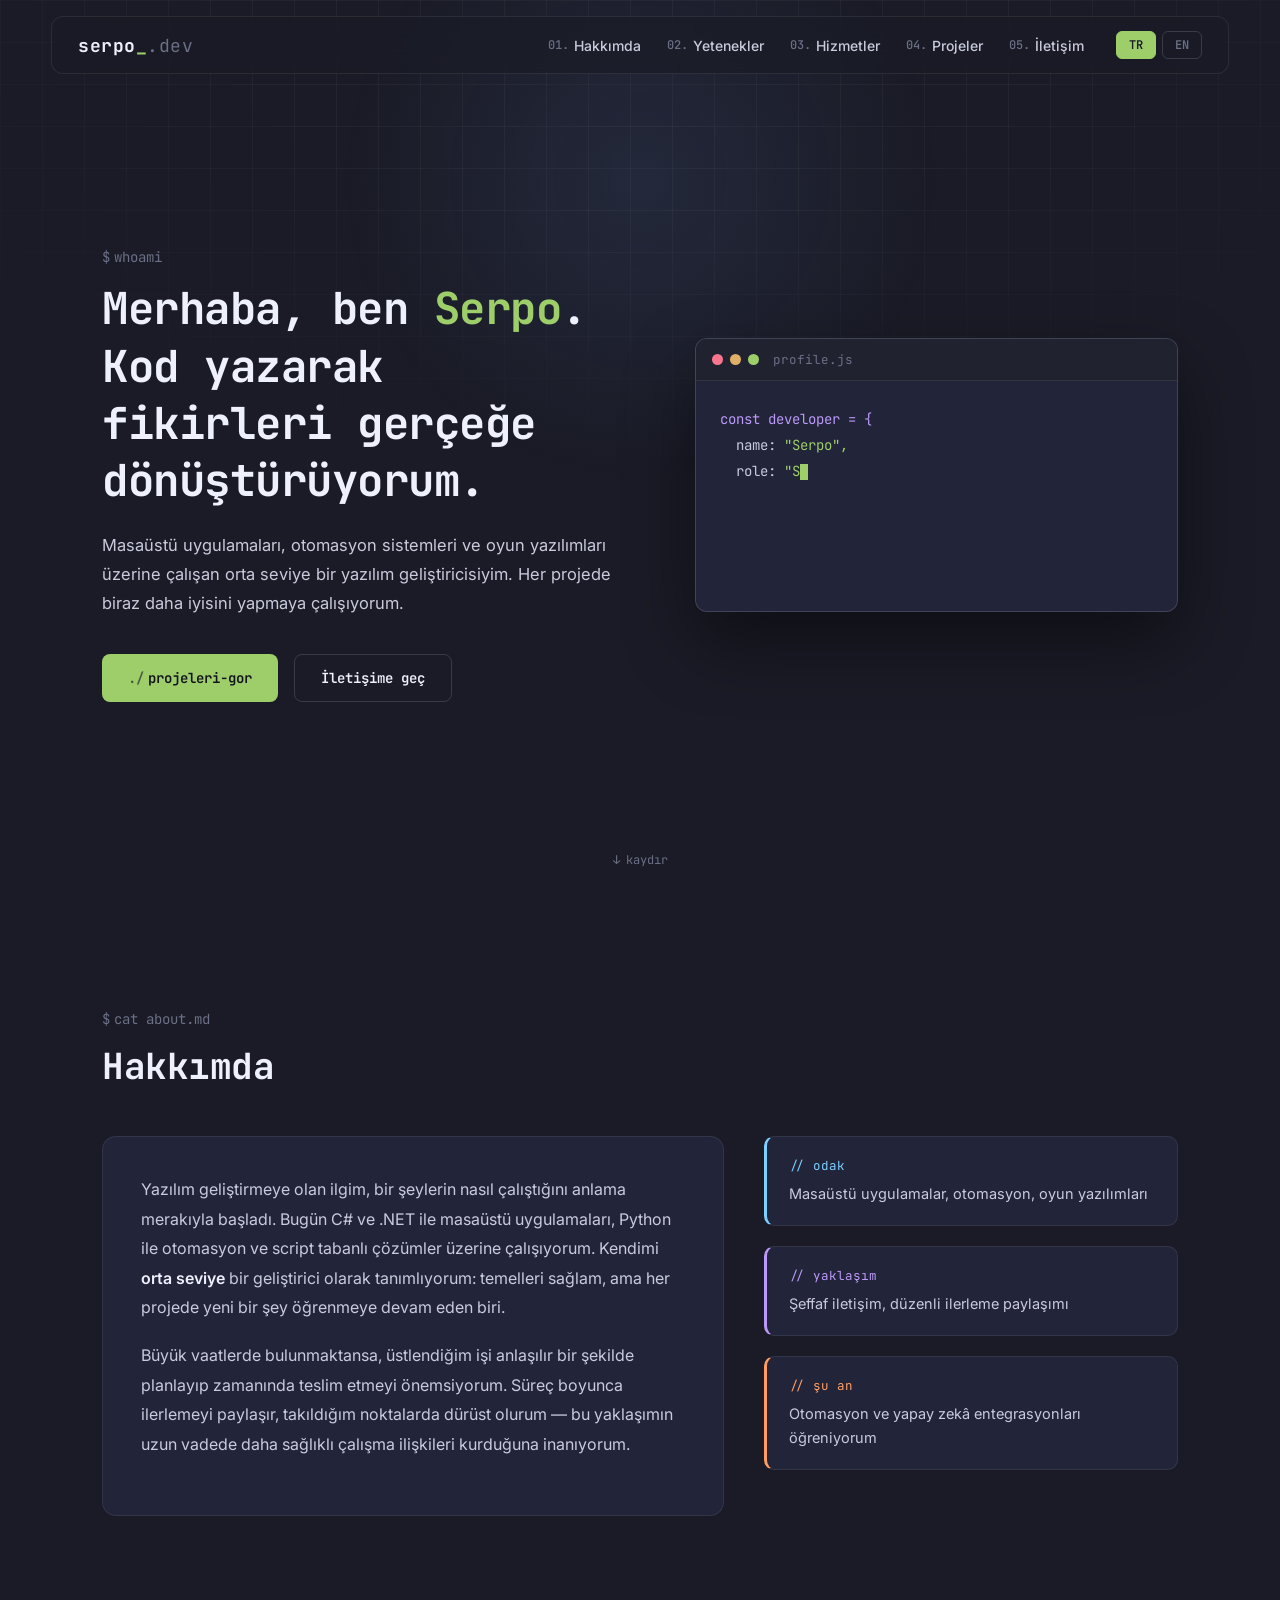
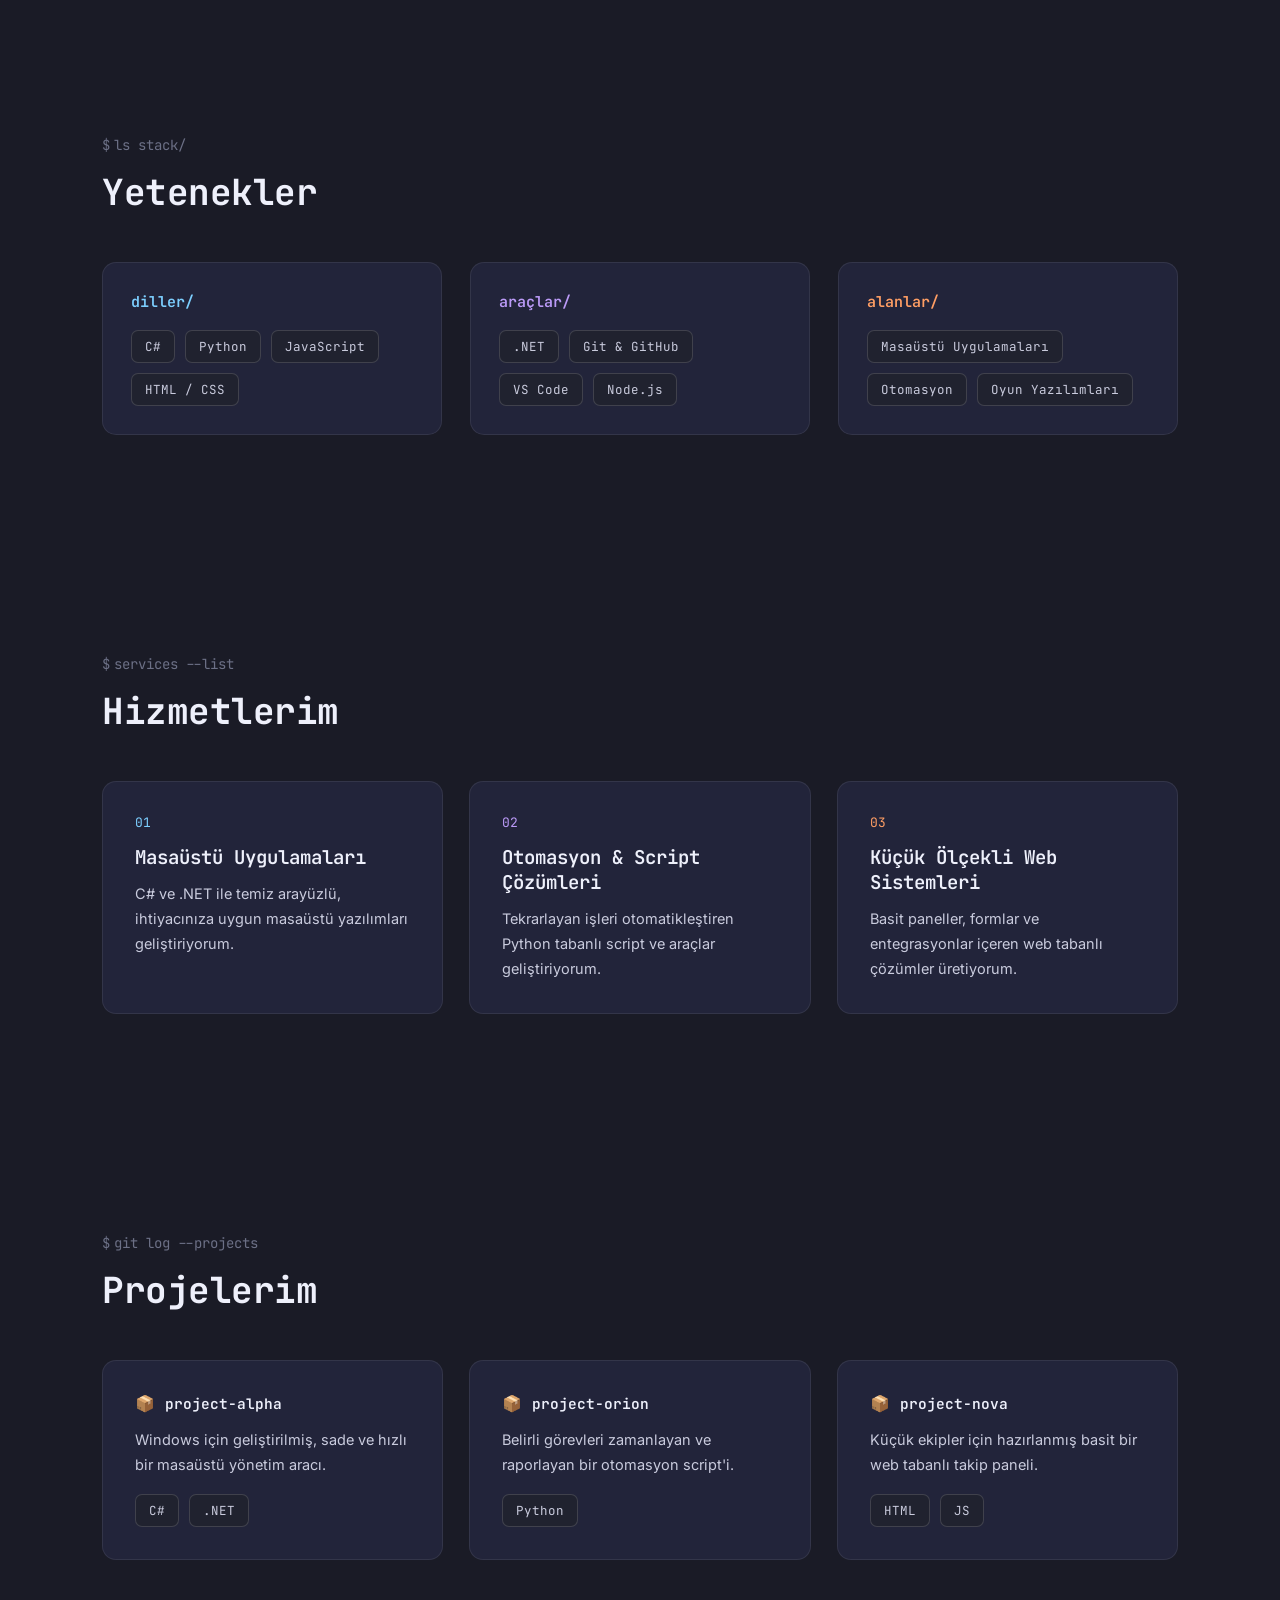
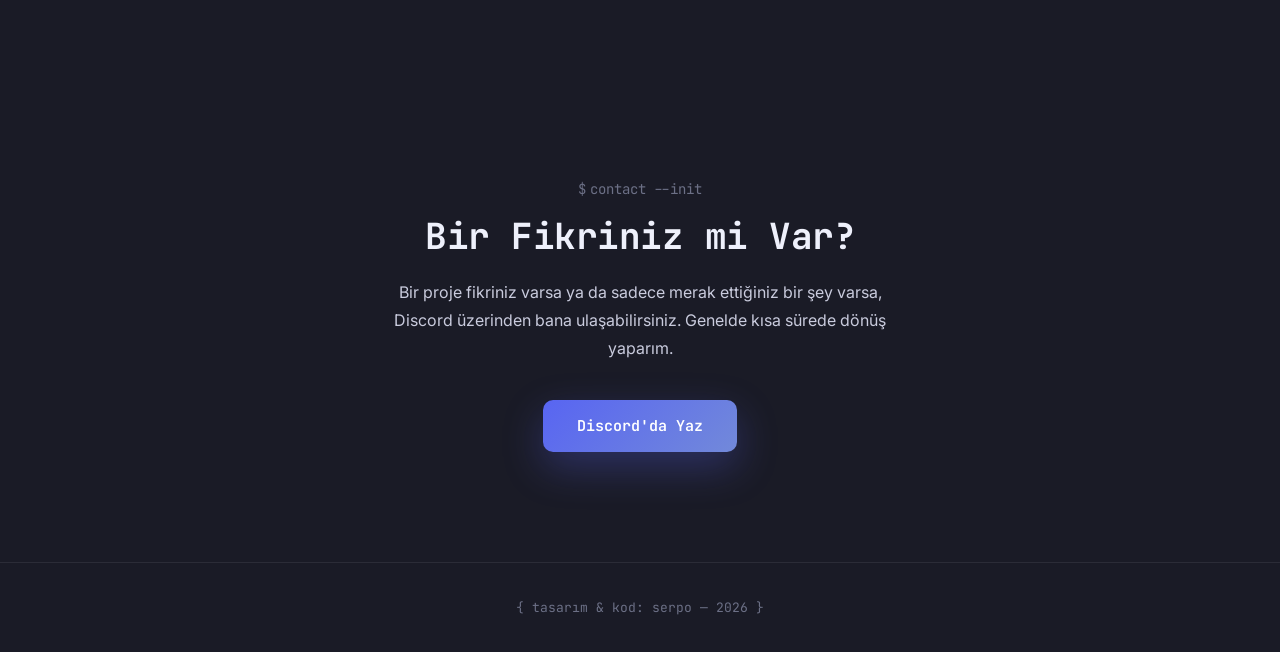
==== commit b5028602: "Yeni Güncelleme" ====
--- a/index.html
+++ b/index.html
@@ -1,226 +1,242 @@
 <!DOCTYPE html>
 <html lang="tr">
 <head>
-    <meta charset="UTF-8">
-    <meta name="viewport" content="width=device-width, initial-scale=1.0">
-    <title>Serpo Code | Yazılım & Otomasyon Çözümleri</title>
-    <meta name="description" content="Serpo Code - Profesyonel masaüstü uygulamaları, oyun yazılımları ve özel otomasyon sistemleri.">
-    <link rel="preconnect" href="https://fonts.googleapis.com">
-    <link rel="preconnect" href="https://fonts.gstatic.com" crossorigin>
-    <link href="https://fonts.googleapis.com/css2?family=Poppins:wght@400;500;600;700;800&family=Inter:wght@400;500;600&display=swap" rel="stylesheet">
-    <link rel="stylesheet" href="css/style.css">
+<meta charset="UTF-8">
+<meta name="viewport" content="width=device-width, initial-scale=1.0">
+<title>serpo.dev — Yazılım Geliştirici</title>
+<meta name="description" content="Serpo — masaüstü uygulamalar, otomasyon ve oyun yazılımları üzerine çalışan orta seviye yazılım geliştirici.">
+<link rel="preconnect" href="https://fonts.googleapis.com">
+<link rel="preconnect" href="https://fonts.gstatic.com" crossorigin>
+<link href="https://fonts.googleapis.com/css2?family=JetBrains+Mono:wght@400;500;600;700;800&family=Inter:wght@400;500;600;700&display=swap" rel="stylesheet">
+<link rel="stylesheet" href="css/style.css">
 </head>
 <body>
 
-    <div class="background"></div>
-    <div class="noise-overlay"></div>
-
-    <header>
-        <nav>
-            <a href="#home" class="logo">SERPO<span>CODE</span></a>
-
-            <button class="menu-toggle" id="menuToggle" aria-label="Menu">
-                <span></span><span></span><span></span>
-            </button>
-
-            <ul id="navLinks">
-                <li>
-                    <a href="#home">
-                        <span class="tr-text">Ana Sayfa</span>
-                        <span class="en-text">Home</span>
-                    </a>
-                </li>
-                <li>
-                    <a href="#about">
-                        <span class="tr-text">Hakkımda</span>
-                        <span class="en-text">About</span>
-                    </a>
-                </li>
-                <li>
-                    <a href="#services">
-                        <span class="tr-text">Hizmetler</span>
-                        <span class="en-text">Services</span>
-                    </a>
-                </li>
-                <li>
-                    <a href="#projects">
-                        <span class="tr-text">Projelerim</span>
-                        <span class="en-text">Projects</span>
-                    </a>
-                </li>
-                <li>
-                    <a href="#contact">
-                        <span class="tr-text">İletişim</span>
-                        <span class="en-text">Contact</span>
-                    </a>
-                </li>
-                <li class="lang-container">
-                    <button class="lang-button active" id="btn-tr" onclick="setLanguage('tr')">TR</button>
-                    <button class="lang-button" id="btn-en" onclick="setLanguage('en')">EN</button>
-                </li>
-            </ul>
-        </nav>
-    </header>
-
-    <!-- HERO -->
-    <section id="home" class="hero">
-        <div class="hero-content">
-            <span class="badge reveal">
-                <span class="dot"></span>
-                <span class="tr-text">Yeni projelere açığım</span>
-                <span class="en-text">Open for new projects</span>
-            </span>
-
-            <h1 class="reveal delay1 tr-text">Fikirlerinizi <span class="gradient-text">Yazılıma</span> Dönüştürüyorum</h1>
-            <h1 class="reveal delay1 en-text">Turning Your Ideas Into <span class="gradient-text">Software</span></h1>
-
-            <p class="reveal delay2 tr-text">Profesyonel masaüstü uygulamaları, oyun çözümleri ve size özel otomasyon sistemleri geliştiriyorum. Güvenli, optimize ve tamamen lisanslı.</p>
-            <p class="reveal delay2 en-text">I build professional desktop applications, gaming solutions, and tailor-made automation systems. Secure, optimized, and fully licensed.</p>
-
-            <div class="hero-buttons reveal delay3">
-                <a href="#projects" class="btn btn-primary">
-                    <span class="tr-text">Projeleri Gör</span>
-                    <span class="en-text">View Projects</span>
-                </a>
-                <a href="#contact" class="btn btn-outline">
-                    <span class="tr-text">İletişime Geç</span>
-                    <span class="en-text">Get in Touch</span>
-                </a>
-            </div>
-
-            <div class="hero-stats reveal delay3">
-                <div class="stat">
-                    <strong>50+</strong>
-                    <span class="tr-text">Tamamlanan Proje</span>
-                    <span class="en-text">Completed Projects</span>
-                </div>
-                <div class="stat">
-                    <strong>100%</strong>
-                    <span class="tr-text">Müşteri Memnuniyeti</span>
-                    <span class="en-text">Client Satisfaction</span>
-                </div>
-                <div class="stat">
-                    <strong>24/7</strong>
-                    <span class="tr-text">Destek</span>
-                    <span class="en-text">Support</span>
-                </div>
-            </div>
+<div class="grid-bg"></div>
+<div class="glow" id="glow"></div>
+
+<header>
+  <nav>
+    <a href="#top" class="logo">serpo<span class="blink">_</span><span class="logo-ext">.dev</span></a>
+
+    <button class="menu-toggle" id="menuToggle" aria-label="Menu">
+      <span></span><span></span><span></span>
+    </button>
+
+    <ul id="navLinks">
+      <li><a href="#about"><span class="mono">01.</span> <span class="tr-text">Hakkımda</span><span class="en-text">About</span></a></li>
+      <li><a href="#skills"><span class="mono">02.</span> <span class="tr-text">Yetenekler</span><span class="en-text">Skills</span></a></li>
+      <li><a href="#services"><span class="mono">03.</span> <span class="tr-text">Hizmetler</span><span class="en-text">Services</span></a></li>
+      <li><a href="#projects"><span class="mono">04.</span> <span class="tr-text">Projeler</span><span class="en-text">Projects</span></a></li>
+      <li><a href="#contact"><span class="mono">05.</span> <span class="tr-text">İletişim</span><span class="en-text">Contact</span></a></li>
+      <li class="lang-container">
+        <button class="lang-button active" id="btn-tr" onclick="setLanguage('tr')">TR</button>
+        <button class="lang-button" id="btn-en" onclick="setLanguage('en')">EN</button>
+      </li>
+    </ul>
+  </nav>
+</header>
+
+<!-- ================= HERO ================= -->
+<section id="top" class="hero">
+  <div class="hero-inner">
+
+    <div class="hero-text">
+      <p class="prompt reveal">
+        <span class="mono muted">$</span> <span class="mono">whoami</span>
+      </p>
+      <h1 class="reveal delay1">
+        <span class="tr-text">Merhaba, ben <span class="accent-green">Serpo</span>.<br>Kod yazarak fikirleri gerçeğe dönüştürüyorum.</span>
+        <span class="en-text">Hi, I'm <span class="accent-green">Serpo</span>.<br>I turn ideas into working software.</span>
+      </h1>
+      <p class="hero-sub reveal delay2 tr-text">Masaüstü uygulamaları, otomasyon sistemleri ve oyun yazılımları üzerine çalışan orta seviye bir yazılım geliştiricisiyim. Her projede biraz daha iyisini yapmaya çalışıyorum.</p>
+      <p class="hero-sub reveal delay2 en-text">I'm a mid-level software developer working on desktop applications, automation systems, and gaming software. I try to get a little better with every project.</p>
+
+      <div class="hero-buttons reveal delay3">
+        <a href="#projects" class="btn btn-primary">
+          <span class="mono">./</span><span class="tr-text">projeleri-gor</span><span class="en-text">view-projects</span>
+        </a>
+        <a href="#contact" class="btn btn-outline">
+          <span class="tr-text">İletişime geç</span>
+          <span class="en-text">Get in touch</span>
+        </a>
+      </div>
+    </div>
+
+    <div class="hero-editor reveal delay2">
+      <div class="editor-window">
+        <div class="editor-titlebar">
+          <div class="dots"><span></span><span></span><span></span></div>
+          <div class="editor-filename mono">profile.js</div>
         </div>
-        <a href="#about" class="scroll" aria-label="scroll">↓</a>
-    </section>
-
-    <!-- HAKKIMDA -->
-    <section id="about" class="about">
-        <div class="about-container">
-            <span class="eyebrow reveal tr-text">Hakkımda</span>
-            <span class="eyebrow reveal en-text">About Me</span>
-
-            <h2 class="reveal tr-text">Ben Kimim?</h2>
-            <h2 class="reveal en-text">Who Am I?</h2>
-
-            <div class="about-content reveal delay1">
-                <div class="about-text">
-                    <h3 class="tr-text">Merhaba, Ben Serpo</h3>
-                    <h3 class="en-text">Hello, I'm Serpo</h3>
-
-                    <p class="tr-text">Gelişmiş oyun yazılımları ve yüksek performanslı masaüstü programları üzerine odaklanmış profesyonel bir yazılım geliştiriciyim. Projelerimi tamamen güvenli, optimize ve <strong>lisanslı hale getirerek</strong> satışa sunuyorum.</p>
-                    <p class="en-text">I'm a professional software developer focused on advanced gaming software and high-performance desktop applications. I deliver every project fully secure, optimized, and <strong>licensed</strong>.</p>
-
-                    <p class="tr-text">Hazır çözümlerimin yanı sıra, tamamen sizin ihtiyaçlarınıza özel <strong>istek üzerine yazılımlar ve otomasyon sistemleri</strong> de geliştiriyorum. Süreç boyunca tek bir kural geçerlidir: <strong>%100 müşteri memnuniyeti</strong> ve kusursuz işçilik.</p>
-                    <p class="en-text">In addition to ready-made solutions, I also build <strong>custom software and automation systems</strong> tailored to your exact needs. From start to delivery, one rule always applies: <strong>100% customer satisfaction</strong> and flawless craftsmanship.</p>
-
-                    <div class="about-features">
-                        <span class="feature-tag">🛡️ <span class="tr-text">Lisanslı Yazılımlar</span><span class="en-text">Licensed Software</span></span>
-                        <span class="feature-tag">🎮 <span class="tr-text">Oyun Çözümleri</span><span class="en-text">Gaming Solutions</span></span>
-                        <span class="feature-tag">💻 <span class="tr-text">Özel Projeler</span><span class="en-text">Custom Projects</span></span>
-                        <span class="feature-tag">⭐ <span class="tr-text">Müşteri Odaklı</span><span class="en-text">Customer Focused</span></span>
-                    </div>
-                </div>
-            </div>
-        </div>
-    </section>
-
-    <!-- HİZMETLER -->
-    <section id="services" class="services">
-        <span class="eyebrow reveal tr-text">Neler Yapıyorum</span>
-        <span class="eyebrow reveal en-text">What I Do</span>
-        <h2 class="section-title reveal tr-text">Hizmetlerim</h2>
-        <h2 class="section-title reveal en-text">My Services</h2>
-
-        <div class="cards services-cards">
-            <div class="card reveal">
-                <div class="card-icon">🖥️</div>
-                <h3 class="tr-text">Masaüstü Uygulamaları</h3>
-                <h3 class="en-text">Desktop Applications</h3>
-                <p class="tr-text">C# ve .NET ile yüksek performanslı, modern arayüzlü masaüstü yazılımları.</p>
-                <p class="en-text">High-performance, modern-interface desktop software built with C# and .NET.</p>
-            </div>
-            <div class="card reveal delay1">
-                <div class="card-icon">🤖</div>
-                <h3 class="tr-text">Otomasyon & Yapay Zekâ</h3>
-                <h3 class="en-text">Automation & AI</h3>
-                <p class="tr-text">Python tabanlı, yapay zekâ destekli otomasyon sistemleri ve süreç iyileştirmeleri.</p>
-                <p class="en-text">Python-based, AI-powered automation systems and process optimizations.</p>
-            </div>
-            <div class="card reveal delay2">
-                <div class="card-icon">🌐</div>
-                <h3 class="tr-text">Web Tabanlı Sistemler</h3>
-                <h3 class="en-text">Web-Based Systems</h3>
-                <p class="tr-text">Yönetim panelleri, entegre sistemler ve modern web arayüzleri.</p>
-                <p class="en-text">Admin panels, integrated systems, and modern web interfaces.</p>
-            </div>
-        </div>
-    </section>
-
-    <!-- PROJELER -->
-    <section id="projects" class="projects">
-        <span class="eyebrow reveal tr-text">Portfolyo</span>
-        <span class="eyebrow reveal en-text">Portfolio</span>
-        <h2 class="section-title reveal tr-text">Projelerim</h2>
-        <h2 class="section-title reveal en-text">My Projects</h2>
-
-        <div class="cards">
-            <div class="card reveal">
-                <div class="card-tag">C# • .NET</div>
-                <h3>Project Alpha</h3>
-                <p class="tr-text">Modern arayüzlü masaüstü yazılımı.</p>
-                <p class="en-text">Modern desktop software with a clean UI.</p>
-            </div>
-            <div class="card reveal delay1">
-                <div class="card-tag">Python • AI</div>
-                <h3>Project Orion</h3>
-                <p class="tr-text">Yapay zekâ destekli otomasyon sistemi.</p>
-                <p class="en-text">AI-powered automation system.</p>
-            </div>
-            <div class="card reveal delay2">
-                <div class="card-tag">Web • Full-Stack</div>
-                <h3>Project Nova</h3>
-                <p class="tr-text">Web tabanlı yönetim sistemi.</p>
-                <p class="en-text">Web-based management system.</p>
-            </div>
-        </div>
-    </section>
-
-    <!-- İLETİŞİM -->
-    <section id="contact" class="contact">
-        <span class="eyebrow reveal tr-text">İletişim</span>
-        <span class="eyebrow reveal en-text">Contact</span>
-        <h2 class="section-title reveal tr-text">Bir Proje mi Var Aklınızda?</h2>
-        <h2 class="section-title reveal en-text">Have a Project in Mind?</h2>
-
-        <p class="reveal delay1 tr-text">Sorularınız veya proje talepleriniz için benimle Discord üzerinden iletişime geçebilirsiniz.</p>
-        <p class="reveal delay1 en-text">For questions or project requests, feel free to reach out to me on Discord.</p>
-
-        <a href="#" class="discord reveal delay2">
-            <span class="tr-text">Discord'da İletişime Geç</span>
-            <span class="en-text">Contact on Discord</span>
-        </a>
-    </section>
-
-    <footer>
-        <p>&copy; <span id="year"></span> Serpo Code — <span class="tr-text">Tüm hakları saklıdır.</span><span class="en-text">All rights reserved.</span></p>
-    </footer>
-
-    <script src="js/script.js"></script>
+        <div class="editor-body mono" id="typedCode"></div>
+      </div>
+    </div>
+
+  </div>
+  <a href="#about" class="scroll-hint mono" aria-label="scroll">↓ <span class="tr-text">kaydır</span><span class="en-text">scroll</span></a>
+</section>
+
+<!-- ================= HAKKIMDA ================= -->
+<section id="about" class="section">
+  <p class="prompt reveal"><span class="mono muted">$</span> <span class="mono">cat about.md</span></p>
+  <h2 class="reveal tr-text">Hakkımda</h2>
+  <h2 class="reveal en-text">About Me</h2>
+
+  <div class="about-grid">
+    <div class="about-card reveal delay1">
+      <p class="tr-text">Yazılım geliştirmeye olan ilgim, bir şeylerin nasıl çalıştığını anlama merakıyla başladı. Bugün C# ve .NET ile masaüstü uygulamaları, Python ile otomasyon ve script tabanlı çözümler üzerine çalışıyorum. Kendimi <strong>orta seviye</strong> bir geliştirici olarak tanımlıyorum: temelleri sağlam, ama her projede yeni bir şey öğrenmeye devam eden biri.</p>
+      <p class="tr-text">Büyük vaatlerde bulunmaktansa, üstlendiğim işi anlaşılır bir şekilde planlayıp zamanında teslim etmeyi önemsiyorum. Süreç boyunca ilerlemeyi paylaşır, takıldığım noktalarda dürüst olurum — bu yaklaşımın uzun vadede daha sağlıklı çalışma ilişkileri kurduğuna inanıyorum.</p>
+
+      <p class="en-text">My interest in software started with curiosity about how things actually work. Today I build desktop applications with C# and .NET, and automation/scripted solutions with Python. I describe myself as a <strong>mid-level</strong> developer: solid fundamentals, still learning something new on every project.</p>
+      <p class="en-text">Rather than making big promises, I care about planning work clearly and delivering it on time. I share progress along the way and I'm upfront when I hit a wall — I've found that approach builds healthier working relationships in the long run.</p>
+    </div>
+
+    <div class="about-side reveal delay2">
+      <div class="side-item">
+        <span class="side-tag accent-cyan">// <span class="tr-text">odak</span><span class="en-text">focus</span></span>
+        <p class="tr-text">Masaüstü uygulamalar, otomasyon, oyun yazılımları</p>
+        <p class="en-text">Desktop apps, automation, gaming software</p>
+      </div>
+      <div class="side-item">
+        <span class="side-tag accent-purple">// <span class="tr-text">yaklaşım</span><span class="en-text">approach</span></span>
+        <p class="tr-text">Şeffaf iletişim, düzenli ilerleme paylaşımı</p>
+        <p class="en-text">Transparent communication, regular progress updates</p>
+      </div>
+      <div class="side-item">
+        <span class="side-tag accent-orange">// <span class="tr-text">şu an</span><span class="en-text">currently</span></span>
+        <p class="tr-text">Otomasyon ve yapay zekâ entegrasyonları öğreniyorum</p>
+        <p class="en-text">Learning automation & AI integrations</p>
+      </div>
+    </div>
+  </div>
+</section>
+
+<!-- ================= YETENEKLER ================= -->
+<section id="skills" class="section">
+  <p class="prompt reveal"><span class="mono muted">$</span> <span class="mono">ls stack/</span></p>
+  <h2 class="reveal tr-text">Yetenekler</h2>
+  <h2 class="reveal en-text">Skills</h2>
+
+  <div class="skills-grid">
+    <div class="skill-group reveal delay1">
+      <h3 class="accent-cyan mono tr-text">diller/</h3>
+      <h3 class="accent-cyan mono en-text">languages/</h3>
+      <div class="tags">
+        <span class="tag cyan">C#</span>
+        <span class="tag cyan">Python</span>
+        <span class="tag cyan">JavaScript</span>
+        <span class="tag cyan">HTML / CSS</span>
+      </div>
+    </div>
+    <div class="skill-group reveal delay2">
+      <h3 class="accent-purple mono tr-text">araçlar/</h3>
+      <h3 class="accent-purple mono en-text">tools/</h3>
+      <div class="tags">
+        <span class="tag purple">.NET</span>
+        <span class="tag purple">Git & GitHub</span>
+        <span class="tag purple">VS Code</span>
+        <span class="tag purple">Node.js</span>
+      </div>
+    </div>
+    <div class="skill-group reveal delay3">
+      <h3 class="accent-orange mono tr-text">alanlar/</h3>
+      <h3 class="accent-orange mono en-text">domains/</h3>
+      <div class="tags">
+        <span class="tag orange"><span class="tr-text">Masaüstü Uygulamaları</span><span class="en-text">Desktop Apps</span></span>
+        <span class="tag orange"><span class="tr-text">Otomasyon</span><span class="en-text">Automation</span></span>
+        <span class="tag orange"><span class="tr-text">Oyun Yazılımları</span><span class="en-text">Gaming Software</span></span>
+      </div>
+    </div>
+  </div>
+</section>
+
+<!-- ================= HİZMETLER ================= -->
+<section id="services" class="section">
+  <p class="prompt reveal"><span class="mono muted">$</span> <span class="mono">services --list</span></p>
+  <h2 class="reveal tr-text">Hizmetlerim</h2>
+  <h2 class="reveal en-text">Services</h2>
+
+  <div class="cards">
+    <div class="card reveal delay1">
+      <span class="card-index mono accent-cyan">01</span>
+      <h3 class="tr-text">Masaüstü Uygulamaları</h3>
+      <h3 class="en-text">Desktop Applications</h3>
+      <p class="tr-text">C# ve .NET ile temiz arayüzlü, ihtiyacınıza uygun masaüstü yazılımları geliştiriyorum.</p>
+      <p class="en-text">I build clean-interface desktop software tailored to your needs using C# and .NET.</p>
+    </div>
+    <div class="card reveal delay2">
+      <span class="card-index mono accent-purple">02</span>
+      <h3 class="tr-text">Otomasyon & Script Çözümleri</h3>
+      <h3 class="en-text">Automation & Scripting</h3>
+      <p class="tr-text">Tekrarlayan işleri otomatikleştiren Python tabanlı script ve araçlar geliştiriyorum.</p>
+      <p class="en-text">I develop Python-based scripts and tools that automate repetitive tasks.</p>
+    </div>
+    <div class="card reveal delay3">
+      <span class="card-index mono accent-orange">03</span>
+      <h3 class="tr-text">Küçük Ölçekli Web Sistemleri</h3>
+      <h3 class="en-text">Small-Scale Web Systems</h3>
+      <p class="tr-text">Basit paneller, formlar ve entegrasyonlar içeren web tabanlı çözümler üretiyorum.</p>
+      <p class="en-text">I build web-based solutions including simple panels, forms, and integrations.</p>
+    </div>
+  </div>
+</section>
+
+<!-- ================= PROJELER ================= -->
+<section id="projects" class="section">
+  <p class="prompt reveal"><span class="mono muted">$</span> <span class="mono">git log --projects</span></p>
+  <h2 class="reveal tr-text">Projelerim</h2>
+  <h2 class="reveal en-text">Projects</h2>
+
+  <div class="cards repo-cards">
+    <div class="card repo-card reveal delay1">
+      <div class="repo-top">
+        <span class="mono repo-icon">📦</span>
+        <span class="repo-name mono">project-alpha</span>
+      </div>
+      <p class="tr-text">Windows için geliştirilmiş, sade ve hızlı bir masaüstü yönetim aracı.</p>
+      <p class="en-text">A simple, fast desktop management tool built for Windows.</p>
+      <div class="tags"><span class="tag cyan">C#</span><span class="tag cyan">.NET</span></div>
+    </div>
+    <div class="card repo-card reveal delay2">
+      <div class="repo-top">
+        <span class="mono repo-icon">📦</span>
+        <span class="repo-name mono">project-orion</span>
+      </div>
+      <p class="tr-text">Belirli görevleri zamanlayan ve raporlayan bir otomasyon script'i.</p>
+      <p class="en-text">An automation script that schedules and reports on specific tasks.</p>
+      <div class="tags"><span class="tag purple">Python</span></div>
+    </div>
+    <div class="card repo-card reveal delay3">
+      <div class="repo-top">
+        <span class="mono repo-icon">📦</span>
+        <span class="repo-name mono">project-nova</span>
+      </div>
+      <p class="tr-text">Küçük ekipler için hazırlanmış basit bir web tabanlı takip paneli.</p>
+      <p class="en-text">A simple web-based tracking panel built for small teams.</p>
+      <div class="tags"><span class="tag orange">HTML</span><span class="tag orange">JS</span></div>
+    </div>
+  </div>
+</section>
+
+<!-- ================= İLETİŞİM ================= -->
+<section id="contact" class="section contact">
+  <p class="prompt reveal center"><span class="mono muted">$</span> <span class="mono">contact --init</span></p>
+  <h2 class="reveal tr-text">Bir Fikriniz mi Var?</h2>
+  <h2 class="reveal en-text">Have an Idea?</h2>
+  <p class="contact-sub reveal delay1 tr-text">Bir proje fikriniz varsa ya da sadece merak ettiğiniz bir şey varsa, Discord üzerinden bana ulaşabilirsiniz. Genelde kısa sürede dönüş yaparım.</p>
+  <p class="contact-sub reveal delay1 en-text">If you have a project in mind, or just a question, you can reach me on Discord. I usually reply pretty quickly.</p>
+
+  <a href="#" class="discord reveal delay2">
+    <span class="tr-text">Discord'da Yaz</span>
+    <span class="en-text">Message on Discord</span>
+  </a>
+</section>
+
+<footer>
+  <p class="mono">{ <span class="tr-text">tasarım & kod: serpo</span><span class="en-text">design & code: serpo</span> — <span id="year"></span> }</p>
+</footer>
+
+<script src="js/script.js"></script>
 </body>
 </html>
--- a/css/style.css
+++ b/css/style.css
@@ -1,173 +1,170 @@
 /* =========================================
-   TEMEL AYARLAR
-========================================= */
-*{
-    margin:0;
-    padding:0;
-    box-sizing:border-box;
-}
-html{
-    scroll-behavior:smooth;
-}
+   TOKENS
+========================================= */
+:root{
+    --bg:#1a1b26;
+    --bg-soft:#20222f;
+    --surface:#22243a;
+    --surface-2:#282a44;
+    --border:rgba(255,255,255,.08);
+    --border-strong:rgba(255,255,255,.14);
+    --text:#c9cbdd;
+    --text-bright:#eef0fb;
+    --muted:#6c7086;
+
+    --green:#9ece6a;
+    --cyan:#7dcfff;
+    --purple:#bb9af7;
+    --orange:#ff9e64;
+
+    --font-mono:'JetBrains Mono', ui-monospace, monospace;
+    --font-body:'Inter', sans-serif;
+}
+
+/* =========================================
+   TEMEL
+========================================= */
+*{ margin:0; padding:0; box-sizing:border-box; }
+html{ scroll-behavior:smooth; }
 body{
-    font-family:'Inter','Poppins',sans-serif;
-    background:#050816;
-    color:#fff;
+    background:var(--bg);
+    color:var(--text);
+    font-family:var(--font-body);
     overflow-x:hidden;
     opacity:0;
     transition:opacity .5s ease;
 }
-h1, h2, h3, .logo, .btn, .lang-button{
-    font-family:'Poppins',sans-serif;
-}
-a{ color:inherit; }
-img{ max-width:100%; display:block; }
-
-::selection{ background:#00bfff; color:#050816; }
+h1,h2,h3{ font-family:var(--font-mono); color:var(--text-bright); }
+.mono{ font-family:var(--font-mono); }
+a{ color:inherit; text-decoration:none; }
+::selection{ background:var(--purple); color:#12131c; }
+
+@media (prefers-reduced-motion: reduce){
+    *{ animation-duration:.001s !important; animation-iteration-count:1 !important; transition-duration:.001s !important; scroll-behavior:auto !important; }
+}
 
 /* =========================================
    ARKA PLAN
 ========================================= */
-.background{
+.grid-bg{
     position:fixed;
     inset:0;
-    background:
-    radial-gradient(circle at 20% 20%,rgba(0,174,255,.25),transparent 30%),
-    radial-gradient(circle at 80% 10%,rgba(140,0,255,.20),transparent 30%),
-    radial-gradient(circle at 50% 80%,rgba(0,255,180,.18),transparent 35%),
-    #050816;
     z-index:-2;
-    animation:bgMove 18s ease infinite alternate;
-    transition:background .6s ease;
-}
-@keyframes bgMove{
-    from{ transform:scale(1); }
-    to{ transform:scale(1.2); }
-}
-.noise-overlay{
+    background-image:
+        linear-gradient(rgba(255,255,255,.035) 1px, transparent 1px),
+        linear-gradient(90deg, rgba(255,255,255,.035) 1px, transparent 1px);
+    background-size:42px 42px;
+    -webkit-mask-image:radial-gradient(ellipse 80% 60% at 50% 0%, #000 40%, transparent 90%);
+    mask-image:radial-gradient(ellipse 80% 60% at 50% 0%, #000 40%, transparent 90%);
+}
+.glow{
     position:fixed;
     inset:0;
     z-index:-1;
     pointer-events:none;
-    opacity:.03;
-    background-image:url("data:image/svg+xml,%3Csvg xmlns='http://www.w3.org/2000/svg' width='120' height='120'%3E%3Cfilter id='n'%3E%3CfeTurbulence type='fractalNoise' baseFrequency='0.9' numOctaves='2' stitchTiles='stitch'/%3E%3C/filter%3E%3Crect width='100%25' height='100%25' filter='url(%23n)'/%3E%3C/svg%3E");
-}
-
-/* =========================================
-   DİL GEÇİŞ SİSTEMİ
+    background:radial-gradient(500px circle at 50% 20%, rgba(122,162,247,.10), transparent 60%);
+    transition:background .2s ease;
+}
+
+/* =========================================
+   DİL SİSTEMİ
 ========================================= */
 .en-text{ display:none !important; }
 .tr-text{ display:inline-block; }
-p.tr-text{ display:block; }
-h1.tr-text, h2.tr-text, h3.tr-text, span.eyebrow.tr-text{ display:block; }
+p.tr-text, h1.tr-text, h2.tr-text{ display:block; }
 
 body.en-mode .tr-text{ display:none !important; }
 body.en-mode .en-text{ display:inline-block !important; }
-body.en-mode p.en-text{ display:block !important; }
-body.en-mode h1.en-text, body.en-mode h2.en-text, body.en-mode h3.en-text, body.en-mode span.eyebrow.en-text{ display:block !important; }
-
-.lang-container{ display:flex; gap:6px; margin-left:10px; }
+body.en-mode p.en-text, body.en-mode h1.en-text, body.en-mode h2.en-text{ display:block !important; }
+
+.lang-container{ display:flex; gap:6px; margin-left:6px; }
 .lang-button{
-    background:rgba(255,255,255,.06);
-    border:1px solid rgba(255,255,255,.15);
-    color:#fff;
-    padding:6px 14px;
-    border-radius:8px;
+    font-family:var(--font-mono);
+    background:transparent;
+    border:1px solid var(--border-strong);
+    color:var(--muted);
+    padding:5px 12px;
+    border-radius:6px;
     cursor:pointer;
     font-size:12px;
     font-weight:600;
-    letter-spacing:.5px;
-    transition:all .3s ease;
+    transition:.25s;
 }
 .lang-button.active,
 .lang-button:hover{
-    background:linear-gradient(135deg,#00bfff,#6f5cff);
-    color:#fff;
-    border-color:transparent;
-    box-shadow:0 0 16px rgba(0,191,255,.45);
-}
+    color:var(--bg);
+    background:var(--green);
+    border-color:var(--green);
+}
+
+/* =========================================
+   ACCENT UTILITIES
+========================================= */
+.accent-green{ color:var(--green); }
+.accent-cyan{ color:var(--cyan); }
+.accent-purple{ color:var(--purple); }
+.accent-orange{ color:var(--orange); }
+.muted{ color:var(--muted); }
+
+.prompt{ font-size:14px; color:var(--muted); margin-bottom:14px; }
+.prompt.center{ text-align:center; }
 
 /* =========================================
    HEADER / NAV
 ========================================= */
-header{
-    position:fixed;
-    width:100%;
-    top:0;
-    left:0;
-    z-index:999;
-}
+header{ position:fixed; width:100%; top:0; left:0; z-index:999; }
 nav{
     width:92%;
-    max-width:1300px;
-    margin:18px auto;
-    padding:14px 28px;
+    max-width:1280px;
+    margin:16px auto;
+    padding:14px 26px;
     display:flex;
     justify-content:space-between;
     align-items:center;
-    border-radius:16px;
-    backdrop-filter:blur(18px);
-    -webkit-backdrop-filter:blur(18px);
-    background:rgba(255,255,255,.05);
-    border:1px solid rgba(255,255,255,.08);
-    transition:background .35s ease, box-shadow .35s ease, border-color .35s ease;
+    border-radius:12px;
+    background:rgba(26,27,38,.6);
+    backdrop-filter:blur(16px);
+    -webkit-backdrop-filter:blur(16px);
+    border:1px solid var(--border);
+    transition:background .3s ease, border-color .3s ease, box-shadow .3s ease;
 }
 .logo{
-    font-size:22px;
-    font-weight:800;
-    letter-spacing:2px;
-    text-decoration:none;
-    white-space:nowrap;
-}
-.logo span{ color:#2dd4ff; }
-
-nav ul{
+    font-family:var(--font-mono);
+    font-size:18px;
+    font-weight:700;
+    color:var(--text-bright);
+    letter-spacing:.5px;
+}
+.logo-ext{ color:var(--muted); font-weight:400; }
+.blink{ color:var(--green); animation:blinkCursor 1.1s steps(1) infinite; }
+@keyframes blinkCursor{ 50%{ opacity:0; } }
+
+nav ul{ display:flex; align-items:center; list-style:none; gap:26px; }
+nav ul li a{
     display:flex;
     align-items:center;
-    list-style:none;
-    gap:30px;
-}
-nav ul li a{
-    color:#fff;
-    text-decoration:none;
-    font-size:14.5px;
+    gap:5px;
+    font-size:14px;
     font-weight:500;
-    transition:.3s;
-    position:relative;
-}
-nav ul li a::after{
-    content:"";
-    position:absolute;
-    left:0;
-    bottom:-6px;
-    width:0;
-    height:2px;
-    background:#2dd4ff;
-    transition:.3s;
-}
-nav ul li a:hover::after{ width:100%; }
-nav ul li a:hover{ color:#2dd4ff; }
+    color:var(--text);
+    transition:.25s;
+}
+nav ul li a .mono{ color:var(--muted); font-size:12px; }
+nav ul li a:hover{ color:var(--green); }
 
 .menu-toggle{
     display:none;
     flex-direction:column;
     justify-content:center;
     gap:5px;
-    width:32px;
-    height:32px;
+    width:30px;
+    height:30px;
     background:none;
     border:none;
     cursor:pointer;
     z-index:1001;
 }
-.menu-toggle span{
-    display:block;
-    height:2px;
-    width:100%;
-    background:#fff;
-    border-radius:2px;
-    transition:.3s;
-}
+.menu-toggle span{ display:block; height:2px; width:100%; background:var(--text-bright); border-radius:2px; transition:.3s; }
 .menu-toggle.open span:nth-child(1){ transform:translateY(7px) rotate(45deg); }
 .menu-toggle.open span:nth-child(2){ opacity:0; }
 .menu-toggle.open span:nth-child(3){ transform:translateY(-7px) rotate(-45deg); }
@@ -178,341 +175,304 @@
 .hero{
     min-height:100vh;
     display:flex;
+    flex-direction:column;
     justify-content:center;
-    align-items:center;
-    text-align:center;
-    padding:150px 25px 100px;
+    padding:150px 8% 100px;
     position:relative;
 }
-.hero-content{ max-width:920px; }
-
-.badge{
+.hero-inner{
+    max-width:1280px;
+    margin:0 auto;
+    width:100%;
+    display:grid;
+    grid-template-columns:1.05fr .95fr;
+    gap:60px;
+    align-items:center;
+}
+.hero-text h1{
+    font-size:clamp(28px,3.6vw,44px);
+    line-height:1.3;
+    font-weight:700;
+    margin:14px 0 22px;
+    letter-spacing:-.5px;
+}
+.hero-sub{
+    font-size:16.5px;
+    color:var(--text);
+    line-height:1.75;
+    max-width:520px;
+    margin-bottom:36px;
+}
+.hero-buttons{ display:flex; gap:16px; flex-wrap:wrap; }
+
+.btn{
     display:inline-flex;
     align-items:center;
-    gap:8px;
-    background:rgba(255,255,255,.05);
-    border:1px solid rgba(255,255,255,.12);
-    padding:8px 18px;
-    border-radius:50px;
-    font-size:13px;
-    font-weight:500;
-    color:#b8c3d5;
-    margin-bottom:28px;
-}
-.badge .dot{
+    gap:4px;
+    font-family:var(--font-mono);
+    font-size:14px;
+    font-weight:600;
+    padding:14px 26px;
+    border-radius:8px;
+    transition:.3s;
+}
+.btn-primary{
+    background:var(--green);
+    color:#12131c;
+}
+.btn-primary:hover{ transform:translateY(-3px); box-shadow:0 12px 30px rgba(158,206,106,.25); }
+.btn-primary .mono{ color:#12131c; opacity:.6; }
+.btn-outline{
+    border:1px solid var(--border-strong);
+    color:var(--text-bright);
+}
+.btn-outline:hover{ border-color:var(--cyan); color:var(--cyan); transform:translateY(-3px); }
+
+/* editor mockup */
+.hero-editor{ width:100%; }
+.editor-window{
+    background:var(--surface);
+    border:1px solid var(--border-strong);
+    border-radius:12px;
+    overflow:hidden;
+    box-shadow:0 30px 70px rgba(0,0,0,.45);
+}
+.editor-titlebar{
+    display:flex;
+    align-items:center;
+    gap:14px;
+    padding:12px 16px;
+    background:var(--bg-soft);
+    border-bottom:1px solid var(--border);
+}
+.dots{ display:flex; gap:7px; }
+.dots span{ width:11px; height:11px; border-radius:50%; background:var(--border-strong); }
+.dots span:nth-child(1){ background:#f7768e; }
+.dots span:nth-child(2){ background:#e0af68; }
+.dots span:nth-child(3){ background:#9ece6a; }
+.editor-filename{ font-size:12.5px; color:var(--muted); }
+.editor-body{
+    padding:26px 24px;
+    font-size:14px;
+    line-height:1.85;
+    min-height:230px;
+    white-space:pre-wrap;
+    word-break:break-word;
+}
+.editor-body .kw{ color:var(--purple); }
+.editor-body .str{ color:var(--green); }
+.editor-body .prop{ color:var(--cyan); }
+.editor-body .com{ color:var(--muted); }
+.editor-body .cursor{
+    display:inline-block;
     width:8px;
-    height:8px;
-    border-radius:50%;
-    background:#2ee6a6;
-    box-shadow:0 0 8px #2ee6a6;
-    animation:pulse 1.8s infinite;
-}
-@keyframes pulse{
-    0%,100%{ opacity:1; }
-    50%{ opacity:.35; }
-}
-
-.hero h1{
-    font-size:clamp(34px,5.5vw,66px);
-    line-height:1.15;
-    font-weight:700;
-    margin-bottom:24px;
-    letter-spacing:-1px;
-}
-.gradient-text{
-    background:linear-gradient(135deg,#00bfff,#6f5cff,#2ee6a6);
-    background-size:200% 200%;
-    -webkit-background-clip:text;
-    background-clip:text;
-    color:transparent;
-    animation:gradientShift 6s ease infinite;
-}
-@keyframes gradientShift{
-    0%,100%{ background-position:0% 50%; }
-    50%{ background-position:100% 50%; }
-}
-
-.hero p{
-    font-size:clamp(16px,2vw,20px);
-    color:#b8c3d5;
-    max-width:680px;
-    margin:0 auto 42px;
-    line-height:1.7;
-}
-
-.hero-buttons{
-    display:flex;
-    gap:18px;
-    justify-content:center;
-    flex-wrap:wrap;
-    margin-bottom:70px;
-}
-
-.btn{
-    display:inline-block;
-    text-decoration:none;
-    font-weight:600;
-    font-size:15px;
-    padding:16px 36px;
-    border-radius:50px;
-    transition:.35s;
-}
-.btn-primary{
-    color:#fff;
-    background:linear-gradient(135deg,#00bfff,#6f5cff);
-    box-shadow:0 0 35px rgba(0,191,255,.30);
-}
-.btn-primary:hover{
-    transform:translateY(-4px) scale(1.03);
-    box-shadow:0 10px 45px rgba(0,191,255,.5);
-}
-.btn-outline{
-    color:#fff;
-    background:transparent;
-    border:1px solid rgba(255,255,255,.25);
-}
-.btn-outline:hover{
-    border-color:#2dd4ff;
-    color:#2dd4ff;
-    transform:translateY(-4px);
-}
-
-.hero-stats{
-    display:flex;
-    justify-content:center;
-    gap:60px;
-    flex-wrap:wrap;
-}
-.stat{
-    display:flex;
-    flex-direction:column;
-    gap:4px;
-}
-.stat strong{
-    font-size:30px;
-    font-weight:800;
-    background:linear-gradient(135deg,#00bfff,#6f5cff);
-    -webkit-background-clip:text;
-    background-clip:text;
-    color:transparent;
-}
-.stat span{
-    font-size:13px;
-    color:#8291a8;
-    font-weight:500;
-}
-
-.scroll{
+    height:16px;
+    background:var(--green);
+    vertical-align:text-bottom;
+    animation:blinkCursor .9s steps(1) infinite;
+}
+
+.scroll-hint{
     position:absolute;
-    bottom:35px;
+    bottom:32px;
     left:50%;
     transform:translateX(-50%);
-    font-size:26px;
-    color:#8291a8;
-    text-decoration:none;
-    animation:scrollAnim 1.6s infinite;
-}
-@keyframes scrollAnim{
-    0%{ transform:translate(-50%,0); }
-    50%{ transform:translate(-50%,12px); }
-    100%{ transform:translate(-50%,0); }
-}
-
-/* =========================================
-   ORTAK BÖLÜM STİLLERİ
-========================================= */
-section{ padding:110px 10%; position:relative; }
-.eyebrow{
-    display:block;
-    text-align:center;
-    color:#2dd4ff;
-    font-size:13px;
+    font-size:12px;
+    color:var(--muted);
+    display:flex;
+    gap:6px;
+    animation:hintFloat 1.8s ease-in-out infinite;
+}
+@keyframes hintFloat{
+    0%,100%{ transform:translate(-50%,0); }
+    50%{ transform:translate(-50%,8px); }
+}
+
+/* =========================================
+   SECTION ORTAK
+========================================= */
+.section{ padding:110px 8%; max-width:1280px; margin:0 auto; }
+.section h2{
+    font-size:clamp(26px,3.4vw,36px);
     font-weight:700;
-    letter-spacing:2px;
-    text-transform:uppercase;
-    margin-bottom:14px;
-}
-.section-title{
-    text-align:center;
-    font-size:clamp(30px,4vw,42px);
-    font-weight:700;
-    margin-bottom:60px;
+    margin-bottom:46px;
     letter-spacing:-.5px;
 }
 
 /* =========================================
    HAKKIMDA
 ========================================= */
-.about{ display:flex; justify-content:center; align-items:center; flex-direction:column; }
-.about-container{ max-width:900px; width:100%; text-align:center; }
-.about h2{ font-size:clamp(30px,4vw,42px); margin-bottom:40px; font-weight:700; }
-
-.about-content{
-    background:rgba(255,255,255,.03);
-    border:1px solid rgba(255,255,255,.08);
-    backdrop-filter:blur(15px);
-    padding:48px;
-    border-radius:24px;
-    box-shadow:0 20px 50px rgba(0,0,0,0.25);
-    text-align:left;
-}
-.about-text h3{
-    font-size:28px;
-    margin-bottom:20px;
-    color:#00bfff;
-    font-weight:600;
-}
-.about-text p{
-    font-size:16.5px;
-    color:#b8c3d5;
+.about-grid{
+    display:grid;
+    grid-template-columns:1.5fr 1fr;
+    gap:40px;
+}
+.about-card{
+    background:var(--surface);
+    border:1px solid var(--border);
+    border-radius:14px;
+    padding:38px;
+}
+.about-card p{
+    font-size:16px;
     line-height:1.85;
-    margin-bottom:20px;
-    text-align:justify;
-}
-.about-text strong{ color:#fff; font-weight:600; }
-
-.about-features{
-    display:flex;
-    flex-wrap:wrap;
-    gap:12px;
-    justify-content:flex-start;
-    margin-top:10px;
-}
-.feature-tag{
-    background:rgba(0,191,255,.08);
-    border:1px solid rgba(0,191,255,.2);
-    color:#2dd4ff;
-    padding:10px 20px;
-    border-radius:12px;
-    font-weight:500;
-    font-size:14px;
-    transition:.3s;
-}
-.feature-tag:hover{
-    background:rgba(0,191,255,.15);
-    border-color:#00bfff;
-    transform:translateY(-3px);
-}
-
-/* =========================================
-   KARTLAR (Hizmetler / Projeler)
+    color:var(--text);
+    margin-bottom:18px;
+}
+.about-card p:last-child{ margin-bottom:0; }
+.about-card strong{ color:var(--text-bright); font-weight:600; }
+
+.about-side{ display:flex; flex-direction:column; gap:20px; }
+.side-item{
+    background:var(--surface);
+    border:1px solid var(--border);
+    border-left:3px solid var(--border-strong);
+    border-radius:10px;
+    padding:20px 22px;
+}
+.side-item:nth-child(1){ border-left-color:var(--cyan); }
+.side-item:nth-child(2){ border-left-color:var(--purple); }
+.side-item:nth-child(3){ border-left-color:var(--orange); }
+.side-tag{ font-family:var(--font-mono); font-size:12.5px; display:block; margin-bottom:8px; }
+.side-item p{ font-size:14.5px; color:var(--text); line-height:1.6; }
+
+/* =========================================
+   SKILLS
+========================================= */
+.skills-grid{
+    display:grid;
+    grid-template-columns:repeat(3,1fr);
+    gap:28px;
+}
+.skill-group{
+    background:var(--surface);
+    border:1px solid var(--border);
+    border-radius:14px;
+    padding:28px;
+}
+.skill-group h3{ font-size:15px; margin-bottom:18px; font-weight:600; }
+.tags{ display:flex; flex-wrap:wrap; gap:10px; }
+.tag{
+    font-family:var(--font-mono);
+    font-size:12.5px;
+    padding:7px 13px;
+    border-radius:7px;
+    border:1px solid var(--border-strong);
+    background:var(--bg-soft);
+    color:var(--text);
+    transition:.25s;
+}
+.tag.cyan:hover{ border-color:var(--cyan); color:var(--cyan); }
+.tag.purple:hover{ border-color:var(--purple); color:var(--purple); }
+.tag.orange:hover{ border-color:var(--orange); color:var(--orange); }
+
+/* =========================================
+   CARDS (services & projects)
 ========================================= */
 .cards{
     display:grid;
     grid-template-columns:repeat(auto-fit,minmax(280px,1fr));
-    gap:30px;
-    max-width:1200px;
-    margin:0 auto;
+    gap:26px;
 }
 .card{
-    background:rgba(255,255,255,.05);
-    border:1px solid rgba(255,255,255,.08);
-    backdrop-filter:blur(15px);
-    border-radius:20px;
+    background:var(--surface);
+    border:1px solid var(--border);
+    border-radius:14px;
+    padding:32px;
+    transition:.35s;
+}
+.card:hover{
+    transform:translateY(-8px);
+    border-color:var(--border-strong);
+    box-shadow:0 20px 45px rgba(0,0,0,.35);
+}
+.card-index{ font-size:13px; display:block; margin-bottom:14px; }
+.card h3{ font-size:19px; margin-bottom:12px; font-weight:600; }
+.card p{ font-size:14.5px; color:var(--text); line-height:1.7; }
+
+.repo-card .repo-top{ display:flex; align-items:center; gap:10px; margin-bottom:14px; }
+.repo-name{ font-size:14.5px; color:var(--text-bright); font-weight:600; }
+.repo-card p{ margin-bottom:16px; }
+
+/* =========================================
+   İLETİŞİM
+========================================= */
+.contact{ text-align:center; }
+.contact h2{ margin-bottom:18px; }
+.contact-sub{
+    color:var(--text);
+    max-width:520px;
+    margin:0 auto 38px;
+    font-size:16px;
+    line-height:1.75;
+}
+.discord{
+    display:inline-flex;
+    align-items:center;
+    gap:8px;
+    font-family:var(--font-mono);
+    font-weight:600;
+    font-size:15px;
+    padding:16px 34px;
+    border-radius:10px;
+    background:linear-gradient(135deg,#5865F2,#7289DA);
+    color:#fff;
+    box-shadow:0 15px 40px rgba(88,101,242,.3);
+    transition:.35s;
+}
+.discord:hover{ transform:translateY(-4px); box-shadow:0 20px 50px rgba(88,101,242,.5); }
+
+/* =========================================
+   FOOTER
+========================================= */
+footer{
     padding:36px;
-    transition:.4s;
-}
-.card:hover{
-    transform:translateY(-10px);
-    box-shadow:0 20px 60px rgba(0,0,0,.35);
-    border-color:#00bfff;
-}
-.card-icon{ font-size:32px; margin-bottom:18px; }
-.card h3{ margin-bottom:14px; font-size:22px; font-weight:600; }
-.card p{ color:#b8c3d5; line-height:1.7; margin-bottom:16px; }
-.card-tag{
-    display:inline-block;
-    color:#2dd4ff;
-    font-size:12px;
-    font-weight:700;
-    letter-spacing:1px;
-    text-transform:uppercase;
-    background:rgba(0,191,255,.08);
-    border:1px solid rgba(0,191,255,.2);
-    padding:6px 12px;
-    border-radius:8px;
-    margin-bottom:14px;
-}
-
-/* =========================================
-   İLETİŞİM
-========================================= */
-.contact{ text-align:center; }
-.contact p{
-    color:#b8c3d5;
-    max-width:560px;
-    margin:0 auto 40px;
-    font-size:17px;
-    line-height:1.7;
-}
-.discord{
-    display:inline-block;
-    text-decoration:none;
-    color:#fff;
-    padding:20px 44px;
-    border-radius:16px;
-    background:linear-gradient(135deg,#5865F2,#7289DA);
-    font-size:17px;
-    font-weight:600;
-    box-shadow:0 15px 40px rgba(88,101,242,.35);
-    transition:.4s;
-}
-.discord:hover{
-    transform:translateY(-4px) scale(1.03);
-    box-shadow:0 20px 55px rgba(88,101,242,.55);
-}
-
-/* =========================================
-   FOOTER
-========================================= */
-footer{
-    padding:40px;
     text-align:center;
-    color:#7d8898;
-    font-size:14px;
-    border-top:1px solid rgba(255,255,255,.08);
-}
-
-/* =========================================
-   SCROLL REVEAL ANIMASYONU
-========================================= */
-.reveal{ opacity:0; transform:translateY(50px); transition:.9s cubic-bezier(.2,.7,.2,1); }
+    color:var(--muted);
+    font-size:13px;
+    border-top:1px solid var(--border);
+}
+
+/* =========================================
+   REVEAL ANIMATION
+========================================= */
+.reveal{ opacity:0; transform:translateY(28px); transition:.7s cubic-bezier(.2,.7,.2,1); }
 .reveal.active{ opacity:1; transform:translateY(0); }
-.delay1{ transition-delay:.15s; }
-.delay2{ transition-delay:.3s; }
-.delay3{ transition-delay:.45s; }
+.delay1{ transition-delay:.1s; }
+.delay2{ transition-delay:.2s; }
+.delay3{ transition-delay:.3s; }
 
 /* =========================================
    RESPONSIVE
 ========================================= */
+@media(max-width:980px){
+    .hero-inner{ grid-template-columns:1fr; }
+    .about-grid{ grid-template-columns:1fr; }
+    .skills-grid{ grid-template-columns:1fr 1fr; }
+}
 @media(max-width:900px){
-    nav{ padding:14px 20px; }
     .menu-toggle{ display:flex; }
-
     #navLinks{
         position:fixed;
-        top:0;
-        right:-100%;
+        top:0; right:-100%;
         height:100vh;
-        width:min(320px,80%);
-        background:rgba(6,10,26,.98);
+        width:min(300px,82%);
+        background:rgba(18,19,28,.98);
         backdrop-filter:blur(20px);
         flex-direction:column;
         justify-content:center;
         align-items:flex-start;
-        gap:34px;
+        gap:30px;
         padding:40px;
+        border-left:1px solid var(--border);
         transition:right .4s ease;
-        border-left:1px solid rgba(255,255,255,.08);
     }
     #navLinks.open{ right:0; }
-    .lang-container{ margin-left:0; margin-top:10px; }
-
-    .hero-stats{ gap:34px; }
-}
-@media(max-width:650px){
-    .hero{ padding:140px 20px 90px; }
-    .hero-buttons{ flex-direction:column; align-items:center; }
-    section{ padding:90px 6%; }
-    .about-content{ padding:30px; }
-}
+    .lang-container{ margin-left:0; margin-top:6px; }
+}
+@media(max-width:600px){
+    .hero{ padding:140px 6% 90px; }
+    .section{ padding:90px 6%; }
+    .skills-grid{ grid-template-columns:1fr; }
+    .hero-buttons{ flex-direction:column; align-items:flex-start; }
+}
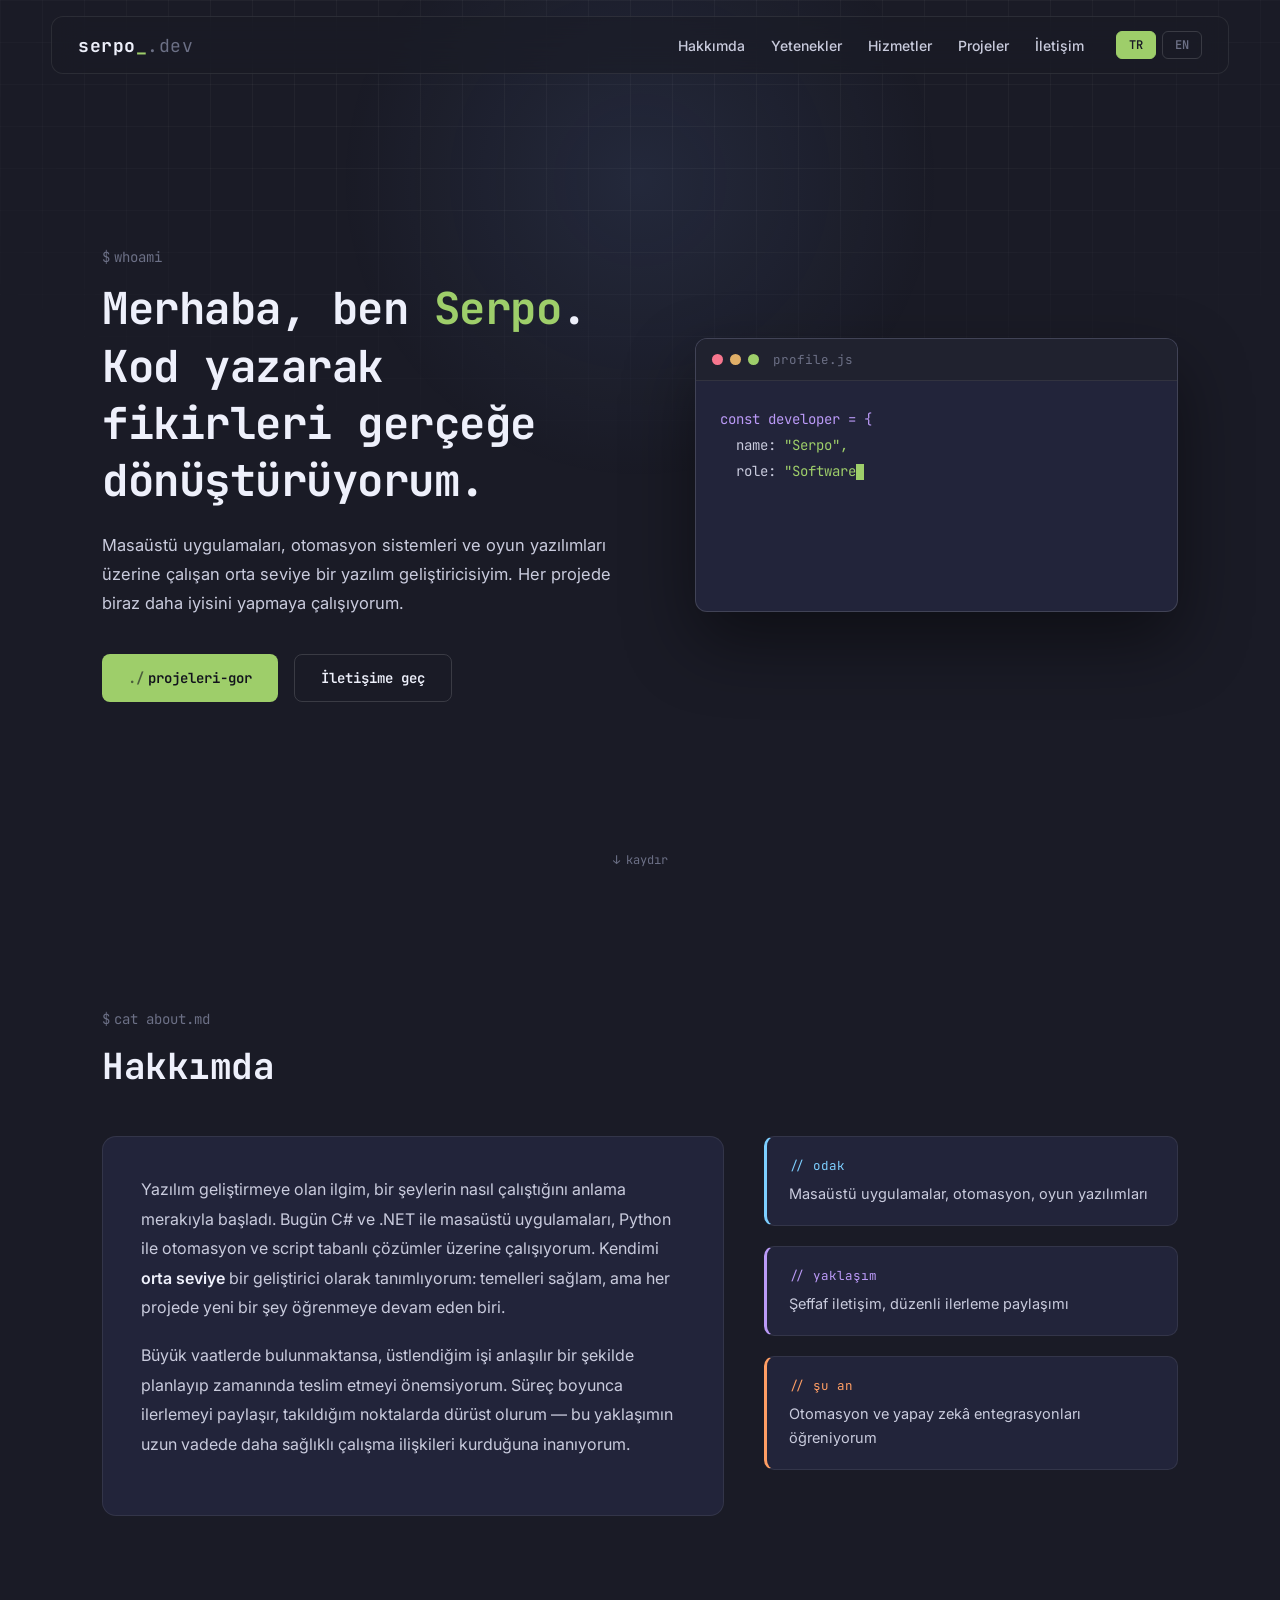
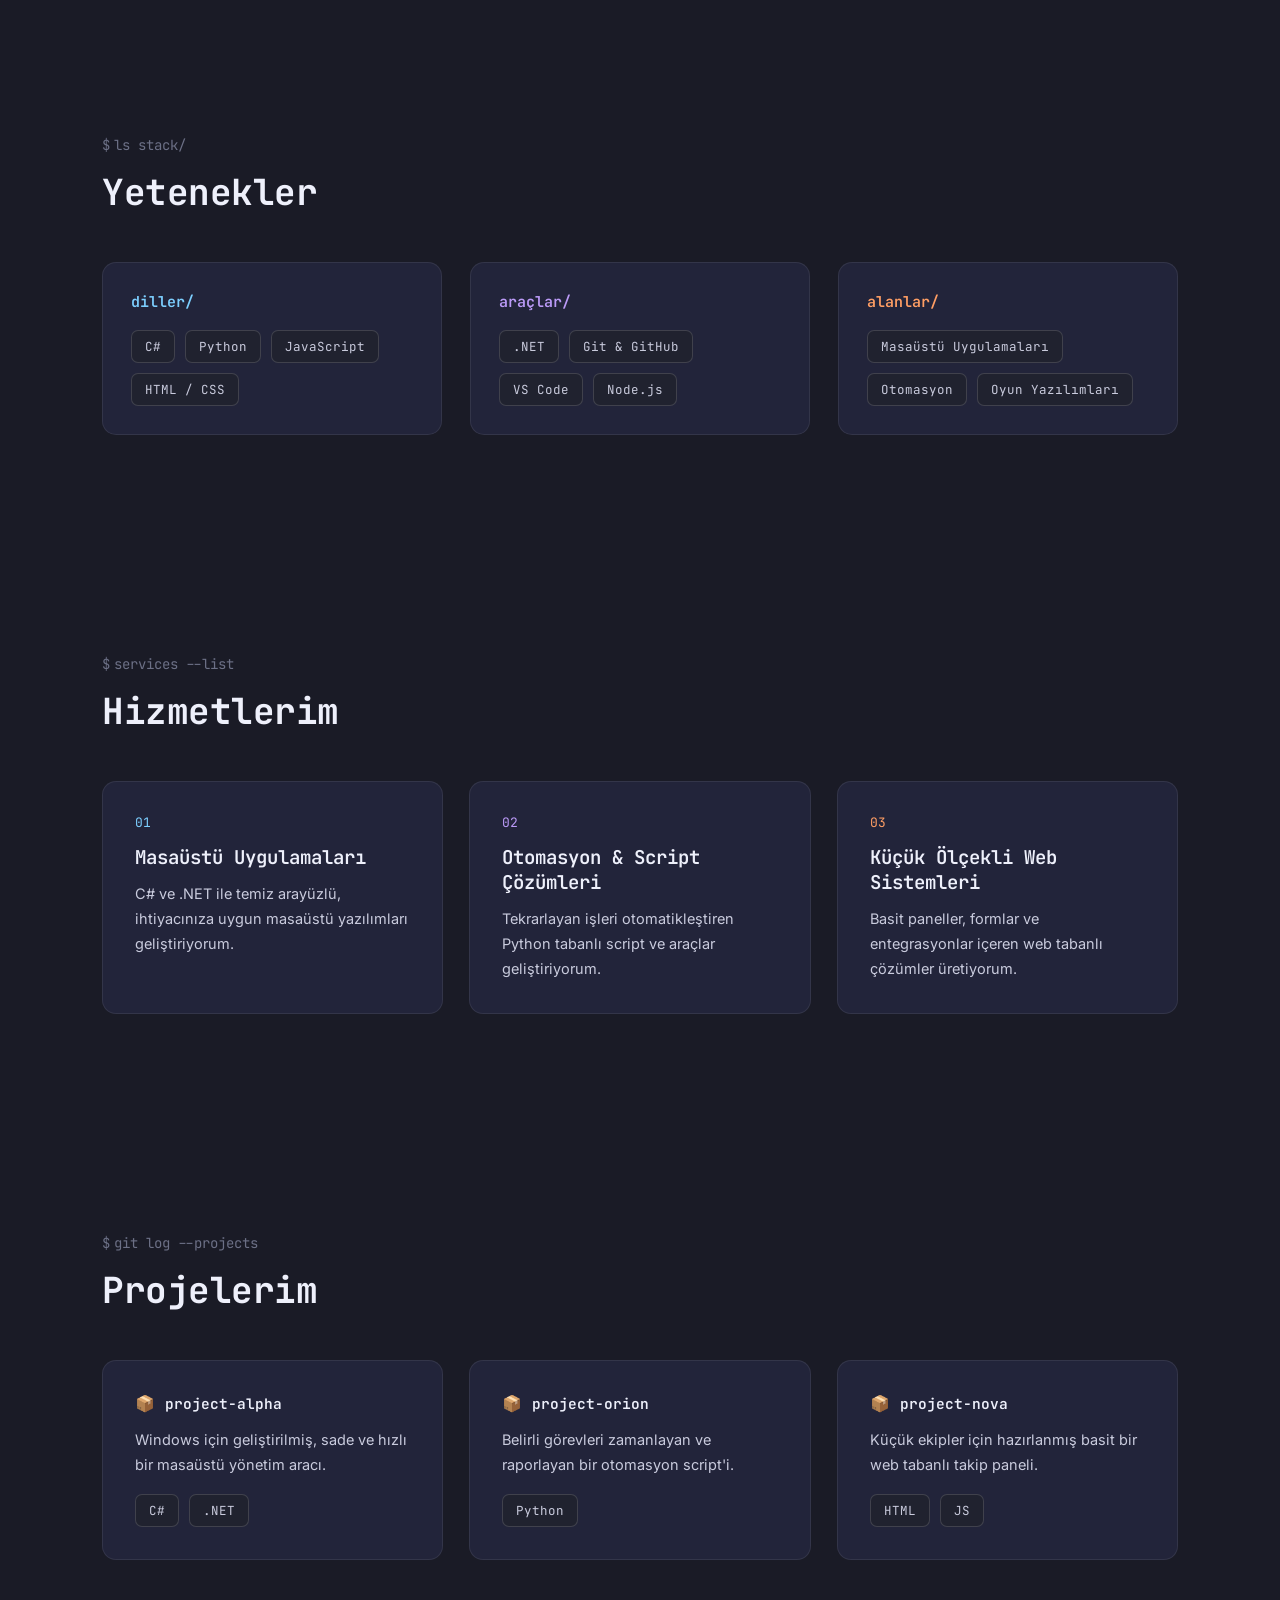
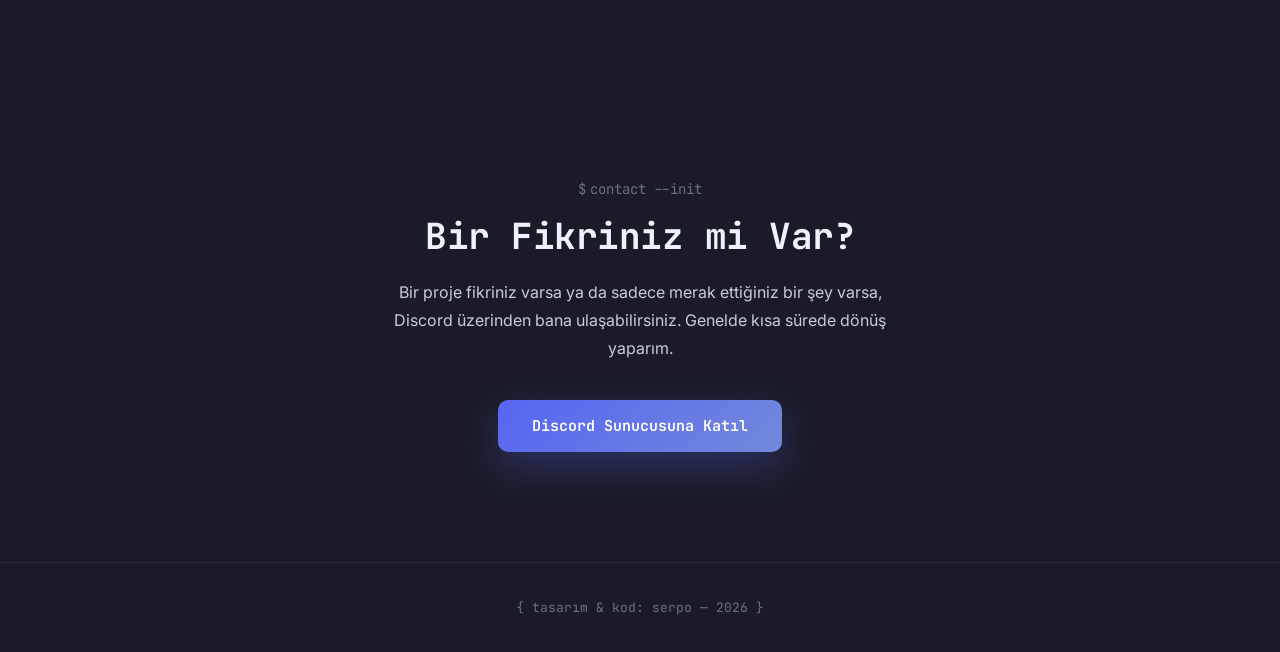
==== commit adc35ae7: "nav sayıları kaldırıldı, discord linki eklendi" ====
--- a/index.html
+++ b/index.html
@@ -24,11 +24,11 @@
     </button>
 
     <ul id="navLinks">
-      <li><a href="#about"><span class="mono">01.</span> <span class="tr-text">Hakkımda</span><span class="en-text">About</span></a></li>
-      <li><a href="#skills"><span class="mono">02.</span> <span class="tr-text">Yetenekler</span><span class="en-text">Skills</span></a></li>
-      <li><a href="#services"><span class="mono">03.</span> <span class="tr-text">Hizmetler</span><span class="en-text">Services</span></a></li>
-      <li><a href="#projects"><span class="mono">04.</span> <span class="tr-text">Projeler</span><span class="en-text">Projects</span></a></li>
-      <li><a href="#contact"><span class="mono">05.</span> <span class="tr-text">İletişim</span><span class="en-text">Contact</span></a></li>
+      <li><a href="#about"><span class="tr-text">Hakkımda</span><span class="en-text">About</span></a></li>
+      <li><a href="#skills"><span class="tr-text">Yetenekler</span><span class="en-text">Skills</span></a></li>
+      <li><a href="#services"><span class="tr-text">Hizmetler</span><span class="en-text">Services</span></a></li>
+      <li><a href="#projects"><span class="tr-text">Projeler</span><span class="en-text">Projects</span></a></li>
+      <li><a href="#contact"><span class="tr-text">İletişim</span><span class="en-text">Contact</span></a></li>
       <li class="lang-container">
         <button class="lang-button active" id="btn-tr" onclick="setLanguage('tr')">TR</button>
         <button class="lang-button" id="btn-en" onclick="setLanguage('en')">EN</button>
@@ -227,9 +227,9 @@
   <p class="contact-sub reveal delay1 tr-text">Bir proje fikriniz varsa ya da sadece merak ettiğiniz bir şey varsa, Discord üzerinden bana ulaşabilirsiniz. Genelde kısa sürede dönüş yaparım.</p>
   <p class="contact-sub reveal delay1 en-text">If you have a project in mind, or just a question, you can reach me on Discord. I usually reply pretty quickly.</p>
 
-  <a href="#" class="discord reveal delay2">
-    <span class="tr-text">Discord'da Yaz</span>
-    <span class="en-text">Message on Discord</span>
+  <a href="https://discord.gg/Sv9jXsp2fc" target="_blank" rel="noopener noreferrer" class="discord reveal delay2">
+    <span class="tr-text">Discord Sunucusuna Katıl</span>
+    <span class="en-text">Join Discord Server</span>
   </a>
 </section>
 
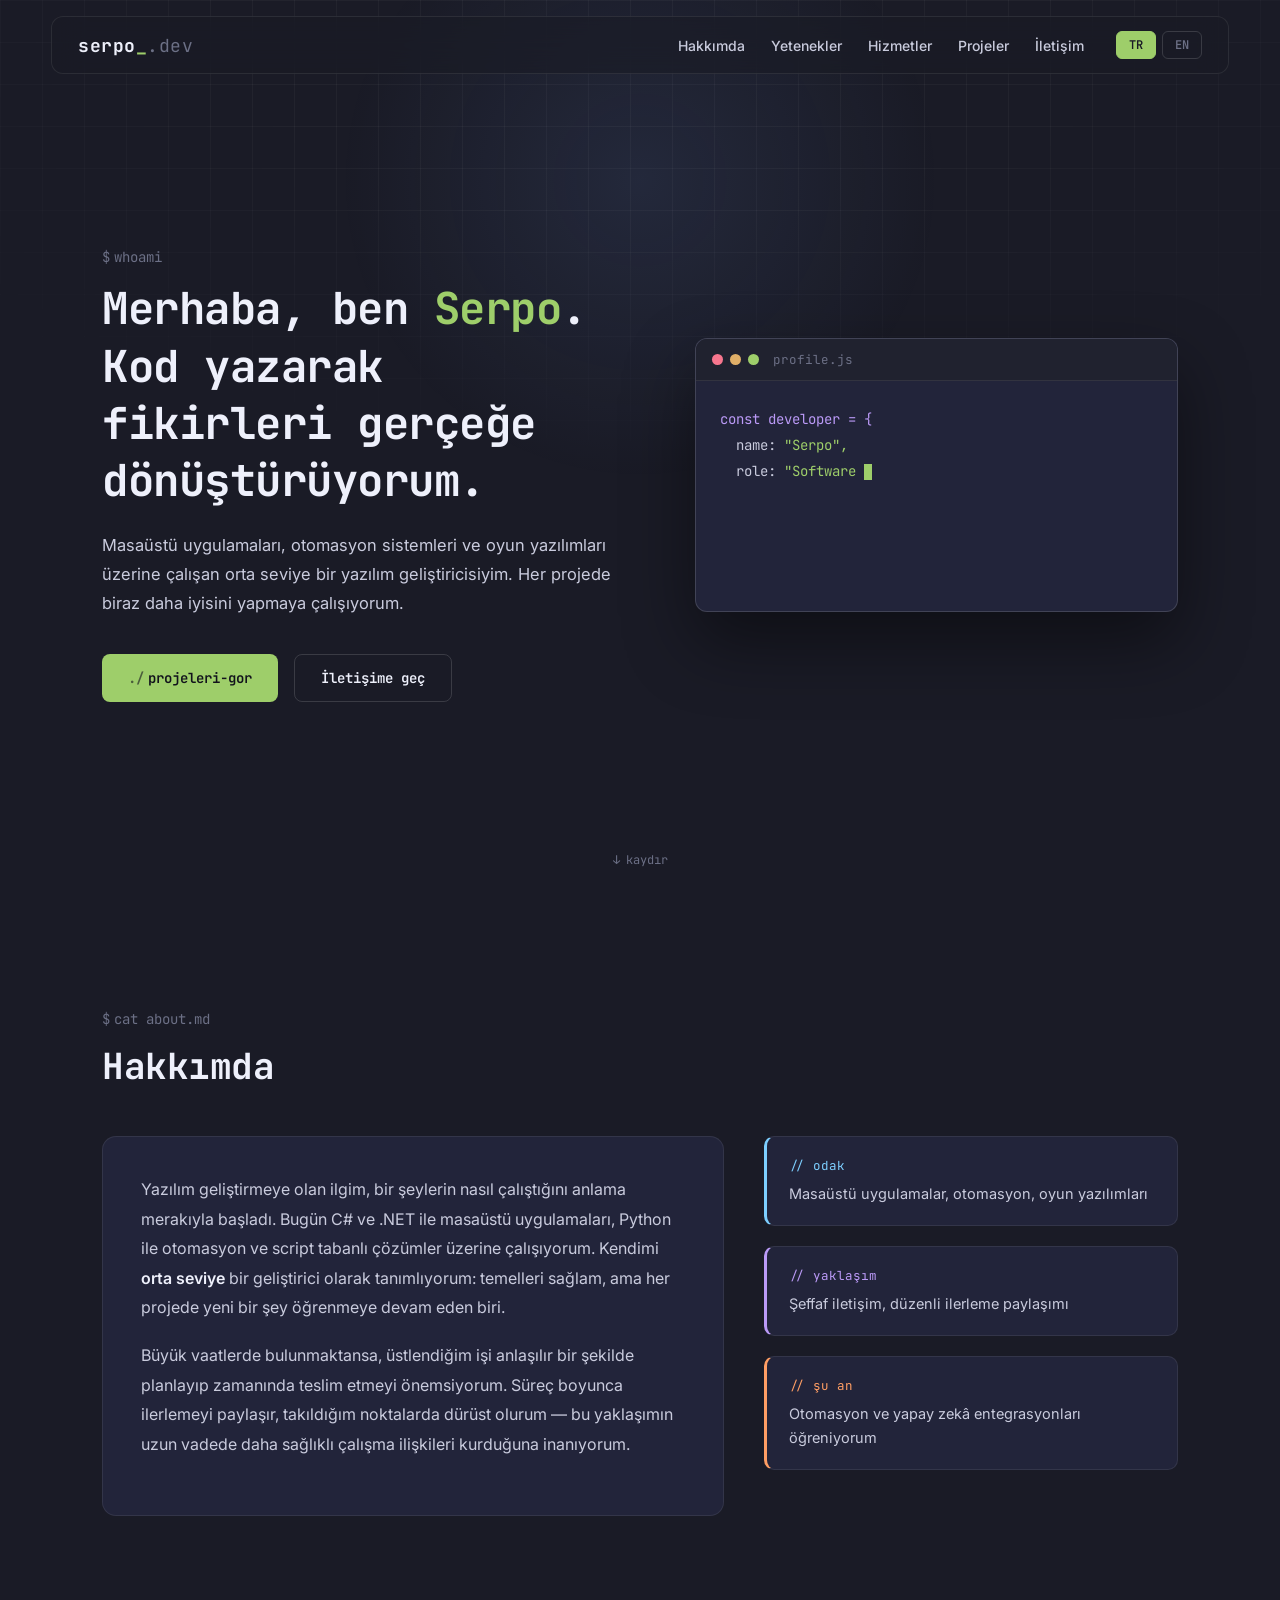
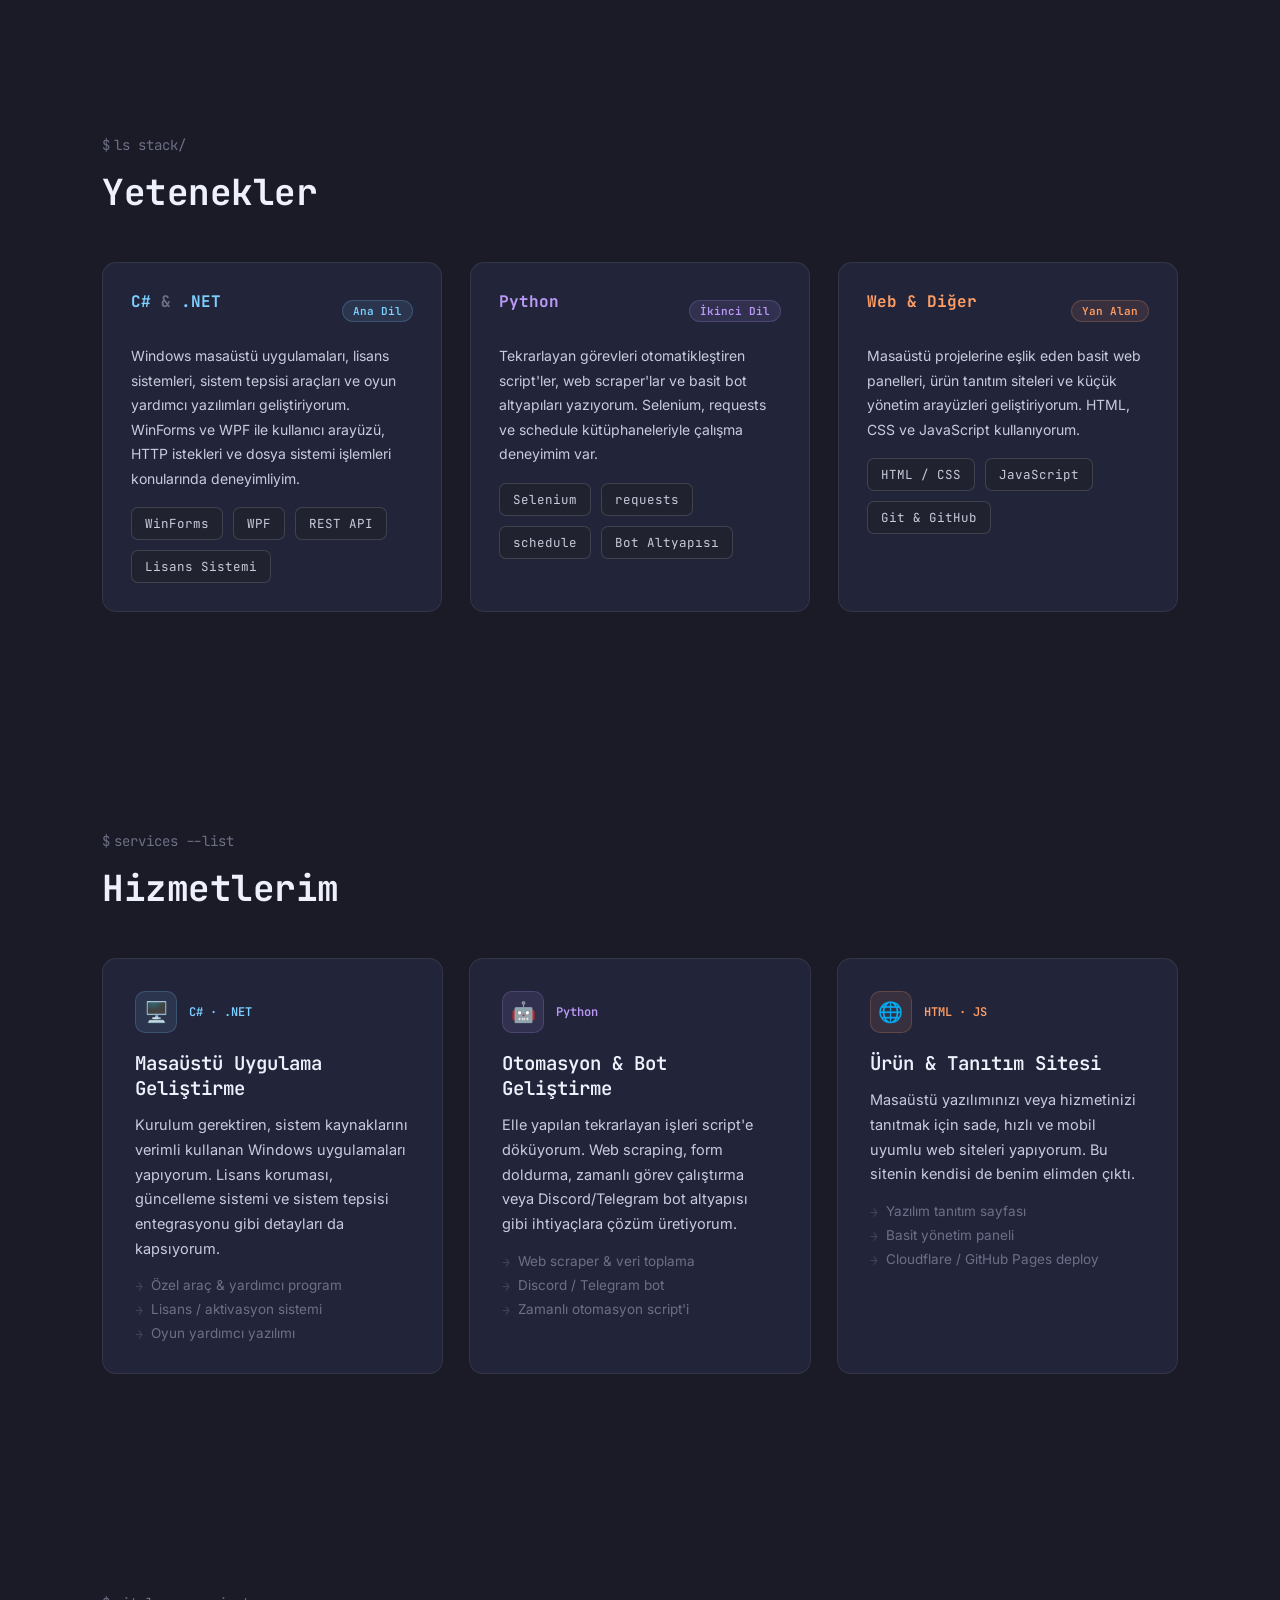
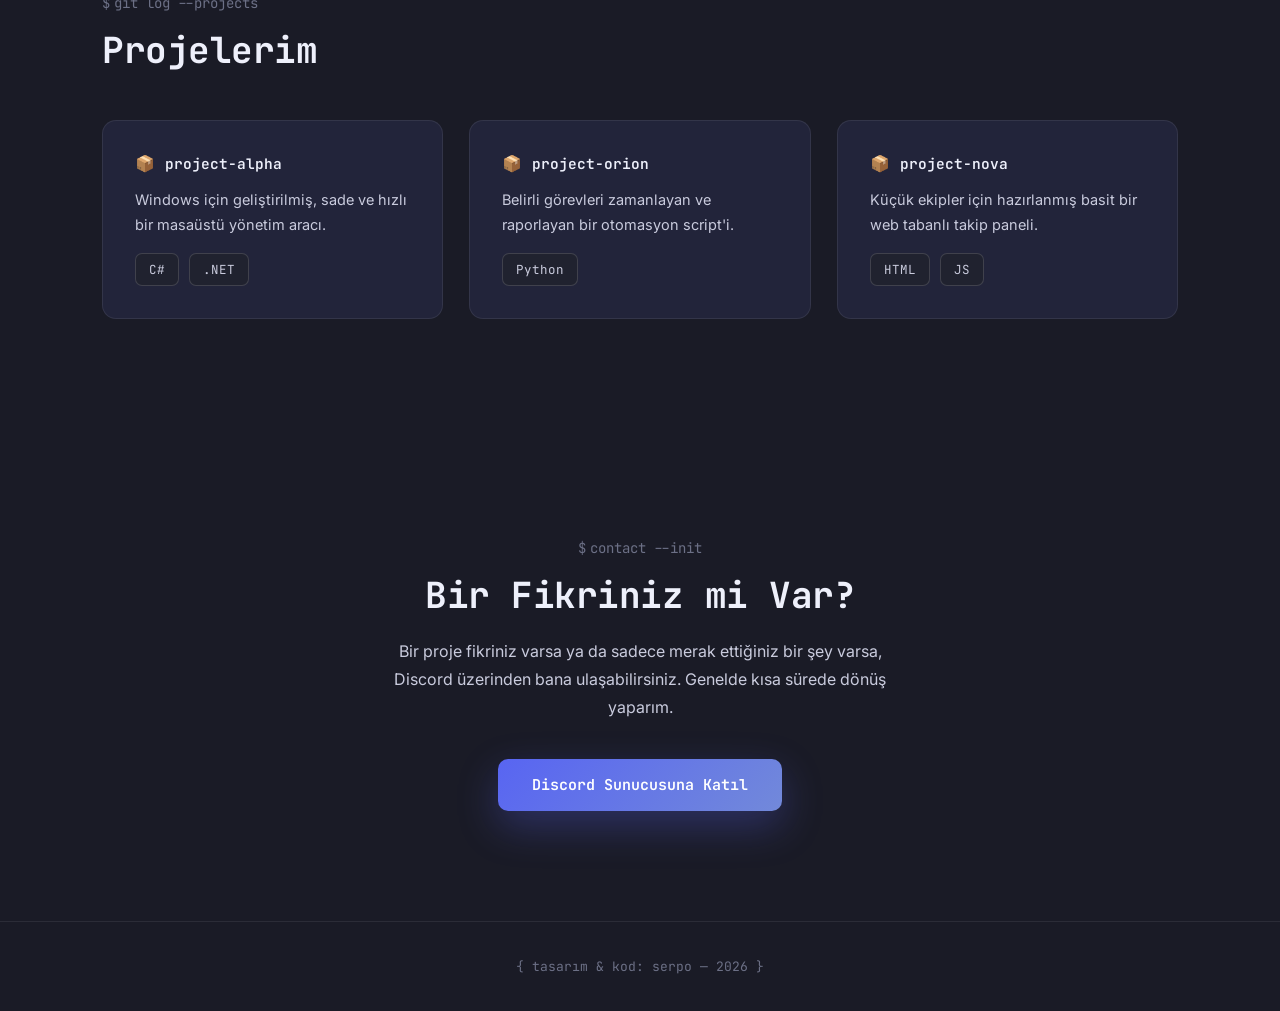
==== commit b92102d1: "yetenekler ve hizmetler detaylandırıldı" ====
--- a/index.html
+++ b/index.html
@@ -120,32 +120,49 @@
 
   <div class="skills-grid">
     <div class="skill-group reveal delay1">
-      <h3 class="accent-cyan mono tr-text">diller/</h3>
-      <h3 class="accent-cyan mono en-text">languages/</h3>
-      <div class="tags">
-        <span class="tag cyan">C#</span>
-        <span class="tag cyan">Python</span>
-        <span class="tag cyan">JavaScript</span>
-        <span class="tag cyan">HTML / CSS</span>
-      </div>
-    </div>
+      <div class="skill-header">
+        <h3 class="accent-cyan mono">C# <span class="muted">&</span> .NET</h3>
+        <span class="skill-level cyan tr-text">Ana Dil</span>
+        <span class="skill-level cyan en-text">Primary</span>
+      </div>
+      <p class="skill-desc tr-text">Windows masaüstü uygulamaları, lisans sistemleri, sistem tepsisi araçları ve oyun yardımcı yazılımları geliştiriyorum. WinForms ve WPF ile kullanıcı arayüzü, HTTP istekleri ve dosya sistemi işlemleri konularında deneyimliyim.</p>
+      <p class="skill-desc en-text">I build Windows desktop apps, license systems, tray tools, and game utility software. Experienced with WinForms and WPF for UI, HTTP requests, and filesystem operations.</p>
+      <div class="tags" style="margin-top:16px;">
+        <span class="tag cyan">WinForms</span>
+        <span class="tag cyan">WPF</span>
+        <span class="tag cyan">REST API</span>
+        <span class="tag cyan">Lisans Sistemi</span>
+      </div>
+    </div>
+
     <div class="skill-group reveal delay2">
-      <h3 class="accent-purple mono tr-text">araçlar/</h3>
-      <h3 class="accent-purple mono en-text">tools/</h3>
-      <div class="tags">
-        <span class="tag purple">.NET</span>
-        <span class="tag purple">Git & GitHub</span>
-        <span class="tag purple">VS Code</span>
-        <span class="tag purple">Node.js</span>
-      </div>
-    </div>
+      <div class="skill-header">
+        <h3 class="accent-purple mono">Python</h3>
+        <span class="skill-level purple tr-text">İkinci Dil</span>
+        <span class="skill-level purple en-text">Secondary</span>
+      </div>
+      <p class="skill-desc tr-text">Tekrarlayan görevleri otomatikleştiren script'ler, web scraper'lar ve basit bot altyapıları yazıyorum. Selenium, requests ve schedule kütüphaneleriyle çalışma deneyimim var.</p>
+      <p class="skill-desc en-text">I write scripts that automate repetitive tasks, web scrapers, and simple bot infrastructure. Experienced with Selenium, requests, and schedule libraries.</p>
+      <div class="tags" style="margin-top:16px;">
+        <span class="tag purple">Selenium</span>
+        <span class="tag purple">requests</span>
+        <span class="tag purple">schedule</span>
+        <span class="tag purple">Bot Altyapısı</span>
+      </div>
+    </div>
+
     <div class="skill-group reveal delay3">
-      <h3 class="accent-orange mono tr-text">alanlar/</h3>
-      <h3 class="accent-orange mono en-text">domains/</h3>
-      <div class="tags">
-        <span class="tag orange"><span class="tr-text">Masaüstü Uygulamaları</span><span class="en-text">Desktop Apps</span></span>
-        <span class="tag orange"><span class="tr-text">Otomasyon</span><span class="en-text">Automation</span></span>
-        <span class="tag orange"><span class="tr-text">Oyun Yazılımları</span><span class="en-text">Gaming Software</span></span>
+      <div class="skill-header">
+        <h3 class="accent-orange mono">Web & Diğer</h3>
+        <span class="skill-level orange tr-text">Yan Alan</span>
+        <span class="skill-level orange en-text">Supporting</span>
+      </div>
+      <p class="skill-desc tr-text">Masaüstü projelerine eşlik eden basit web panelleri, ürün tanıtım siteleri ve küçük yönetim arayüzleri geliştiriyorum. HTML, CSS ve JavaScript kullanıyorum.</p>
+      <p class="skill-desc en-text">I build simple web panels, product showcase pages, and small management interfaces that accompany desktop projects. Using HTML, CSS, and JavaScript.</p>
+      <div class="tags" style="margin-top:16px;">
+        <span class="tag orange">HTML / CSS</span>
+        <span class="tag orange">JavaScript</span>
+        <span class="tag orange">Git & GitHub</span>
       </div>
     </div>
   </div>
@@ -159,25 +176,66 @@
 
   <div class="cards">
     <div class="card reveal delay1">
-      <span class="card-index mono accent-cyan">01</span>
-      <h3 class="tr-text">Masaüstü Uygulamaları</h3>
-      <h3 class="en-text">Desktop Applications</h3>
-      <p class="tr-text">C# ve .NET ile temiz arayüzlü, ihtiyacınıza uygun masaüstü yazılımları geliştiriyorum.</p>
-      <p class="en-text">I build clean-interface desktop software tailored to your needs using C# and .NET.</p>
-    </div>
+      <div class="card-icon-row">
+        <span class="card-icon-bg cyan">🖥️</span>
+        <span class="card-stack mono accent-cyan">C# · .NET</span>
+      </div>
+      <h3 class="tr-text">Masaüstü Uygulama Geliştirme</h3>
+      <h3 class="en-text">Desktop App Development</h3>
+      <p class="tr-text">Kurulum gerektiren, sistem kaynaklarını verimli kullanan Windows uygulamaları yapıyorum. Lisans koruması, güncelleme sistemi ve sistem tepsisi entegrasyonu gibi detayları da kapsıyorum.</p>
+      <p class="en-text">I build Windows applications with efficient resource usage and proper setup. Includes license protection, update systems, and system tray integration.</p>
+      <ul class="service-list tr-text">
+        <li>Özel araç & yardımcı program</li>
+        <li>Lisans / aktivasyon sistemi</li>
+        <li>Oyun yardımcı yazılımı</li>
+      </ul>
+      <ul class="service-list en-text">
+        <li>Custom tools & utilities</li>
+        <li>License / activation system</li>
+        <li>Game utility software</li>
+      </ul>
+    </div>
+
     <div class="card reveal delay2">
-      <span class="card-index mono accent-purple">02</span>
-      <h3 class="tr-text">Otomasyon & Script Çözümleri</h3>
-      <h3 class="en-text">Automation & Scripting</h3>
-      <p class="tr-text">Tekrarlayan işleri otomatikleştiren Python tabanlı script ve araçlar geliştiriyorum.</p>
-      <p class="en-text">I develop Python-based scripts and tools that automate repetitive tasks.</p>
-    </div>
+      <div class="card-icon-row">
+        <span class="card-icon-bg purple">🤖</span>
+        <span class="card-stack mono accent-purple">Python</span>
+      </div>
+      <h3 class="tr-text">Otomasyon & Bot Geliştirme</h3>
+      <h3 class="en-text">Automation & Bot Development</h3>
+      <p class="tr-text">Elle yapılan tekrarlayan işleri script'e döküyorum. Web scraping, form doldurma, zamanlı görev çalıştırma veya Discord/Telegram bot altyapısı gibi ihtiyaçlara çözüm üretiyorum.</p>
+      <p class="en-text">I turn manual repetitive work into scripts. Web scraping, form filling, scheduled tasks, or Discord/Telegram bot infrastructure — I can build it.</p>
+      <ul class="service-list tr-text">
+        <li>Web scraper & veri toplama</li>
+        <li>Discord / Telegram bot</li>
+        <li>Zamanlı otomasyon script'i</li>
+      </ul>
+      <ul class="service-list en-text">
+        <li>Web scraper & data collection</li>
+        <li>Discord / Telegram bot</li>
+        <li>Scheduled automation script</li>
+      </ul>
+    </div>
+
     <div class="card reveal delay3">
-      <span class="card-index mono accent-orange">03</span>
-      <h3 class="tr-text">Küçük Ölçekli Web Sistemleri</h3>
-      <h3 class="en-text">Small-Scale Web Systems</h3>
-      <p class="tr-text">Basit paneller, formlar ve entegrasyonlar içeren web tabanlı çözümler üretiyorum.</p>
-      <p class="en-text">I build web-based solutions including simple panels, forms, and integrations.</p>
+      <div class="card-icon-row">
+        <span class="card-icon-bg orange">🌐</span>
+        <span class="card-stack mono accent-orange">HTML · JS</span>
+      </div>
+      <h3 class="tr-text">Ürün & Tanıtım Sitesi</h3>
+      <h3 class="en-text">Product & Showcase Site</h3>
+      <p class="tr-text">Masaüstü yazılımınızı veya hizmetinizi tanıtmak için sade, hızlı ve mobil uyumlu web siteleri yapıyorum. Bu sitenin kendisi de benim elimden çıktı.</p>
+      <p class="en-text">I build clean, fast, mobile-friendly websites to showcase your software or service. This very site is an example of my work.</p>
+      <ul class="service-list tr-text">
+        <li>Yazılım tanıtım sayfası</li>
+        <li>Basit yönetim paneli</li>
+        <li>Cloudflare / GitHub Pages deploy</li>
+      </ul>
+      <ul class="service-list en-text">
+        <li>Software landing page</li>
+        <li>Simple admin panel</li>
+        <li>Cloudflare / GitHub Pages deploy</li>
+      </ul>
     </div>
   </div>
 </section>
--- a/css/style.css
+++ b/css/style.css
@@ -389,6 +389,58 @@
 .card-index{ font-size:13px; display:block; margin-bottom:14px; }
 .card h3{ font-size:19px; margin-bottom:12px; font-weight:600; }
 .card p{ font-size:14.5px; color:var(--text); line-height:1.7; }
+
+/* hizmet kartı üst satır */
+.card-icon-row{ display:flex; align-items:center; gap:12px; margin-bottom:18px; }
+.card-icon-bg{
+    width:42px; height:42px;
+    border-radius:10px;
+    display:flex; align-items:center; justify-content:center;
+    font-size:20px;
+    flex-shrink:0;
+}
+.card-icon-bg.cyan{ background:rgba(125,207,255,.1); border:1px solid rgba(125,207,255,.2); }
+.card-icon-bg.purple{ background:rgba(187,154,247,.1); border:1px solid rgba(187,154,247,.2); }
+.card-icon-bg.orange{ background:rgba(255,158,100,.1); border:1px solid rgba(255,158,100,.2); }
+.card-stack{ font-size:12px; font-weight:600; }
+
+/* hizmet listesi */
+.service-list{
+    list-style:none;
+    margin-top:16px;
+    display:flex;
+    flex-direction:column;
+    gap:8px;
+}
+.service-list li{
+    font-size:13.5px;
+    color:var(--muted);
+    padding-left:16px;
+    position:relative;
+}
+.service-list li::before{
+    content:"→";
+    position:absolute;
+    left:0;
+    color:var(--border-strong);
+    font-family:var(--font-mono);
+}
+
+/* yetenekler genişletilmiş */
+.skill-header{ display:flex; align-items:center; gap:12px; margin-bottom:14px; flex-wrap:wrap; }
+.skill-header h3{ font-size:16px; font-weight:700; }
+.skill-level{
+    font-family:var(--font-mono);
+    font-size:11px;
+    font-weight:600;
+    padding:3px 10px;
+    border-radius:20px;
+    margin-left:auto;
+}
+.skill-level.cyan{ background:rgba(125,207,255,.1); color:var(--cyan); border:1px solid rgba(125,207,255,.2); }
+.skill-level.purple{ background:rgba(187,154,247,.1); color:var(--purple); border:1px solid rgba(187,154,247,.2); }
+.skill-level.orange{ background:rgba(255,158,100,.1); color:var(--orange); border:1px solid rgba(255,158,100,.2); }
+.skill-desc{ font-size:14px; color:var(--text); line-height:1.75; }
 
 .repo-card .repo-top{ display:flex; align-items:center; gap:10px; margin-bottom:14px; }
 .repo-name{ font-size:14.5px; color:var(--text-bright); font-weight:600; }
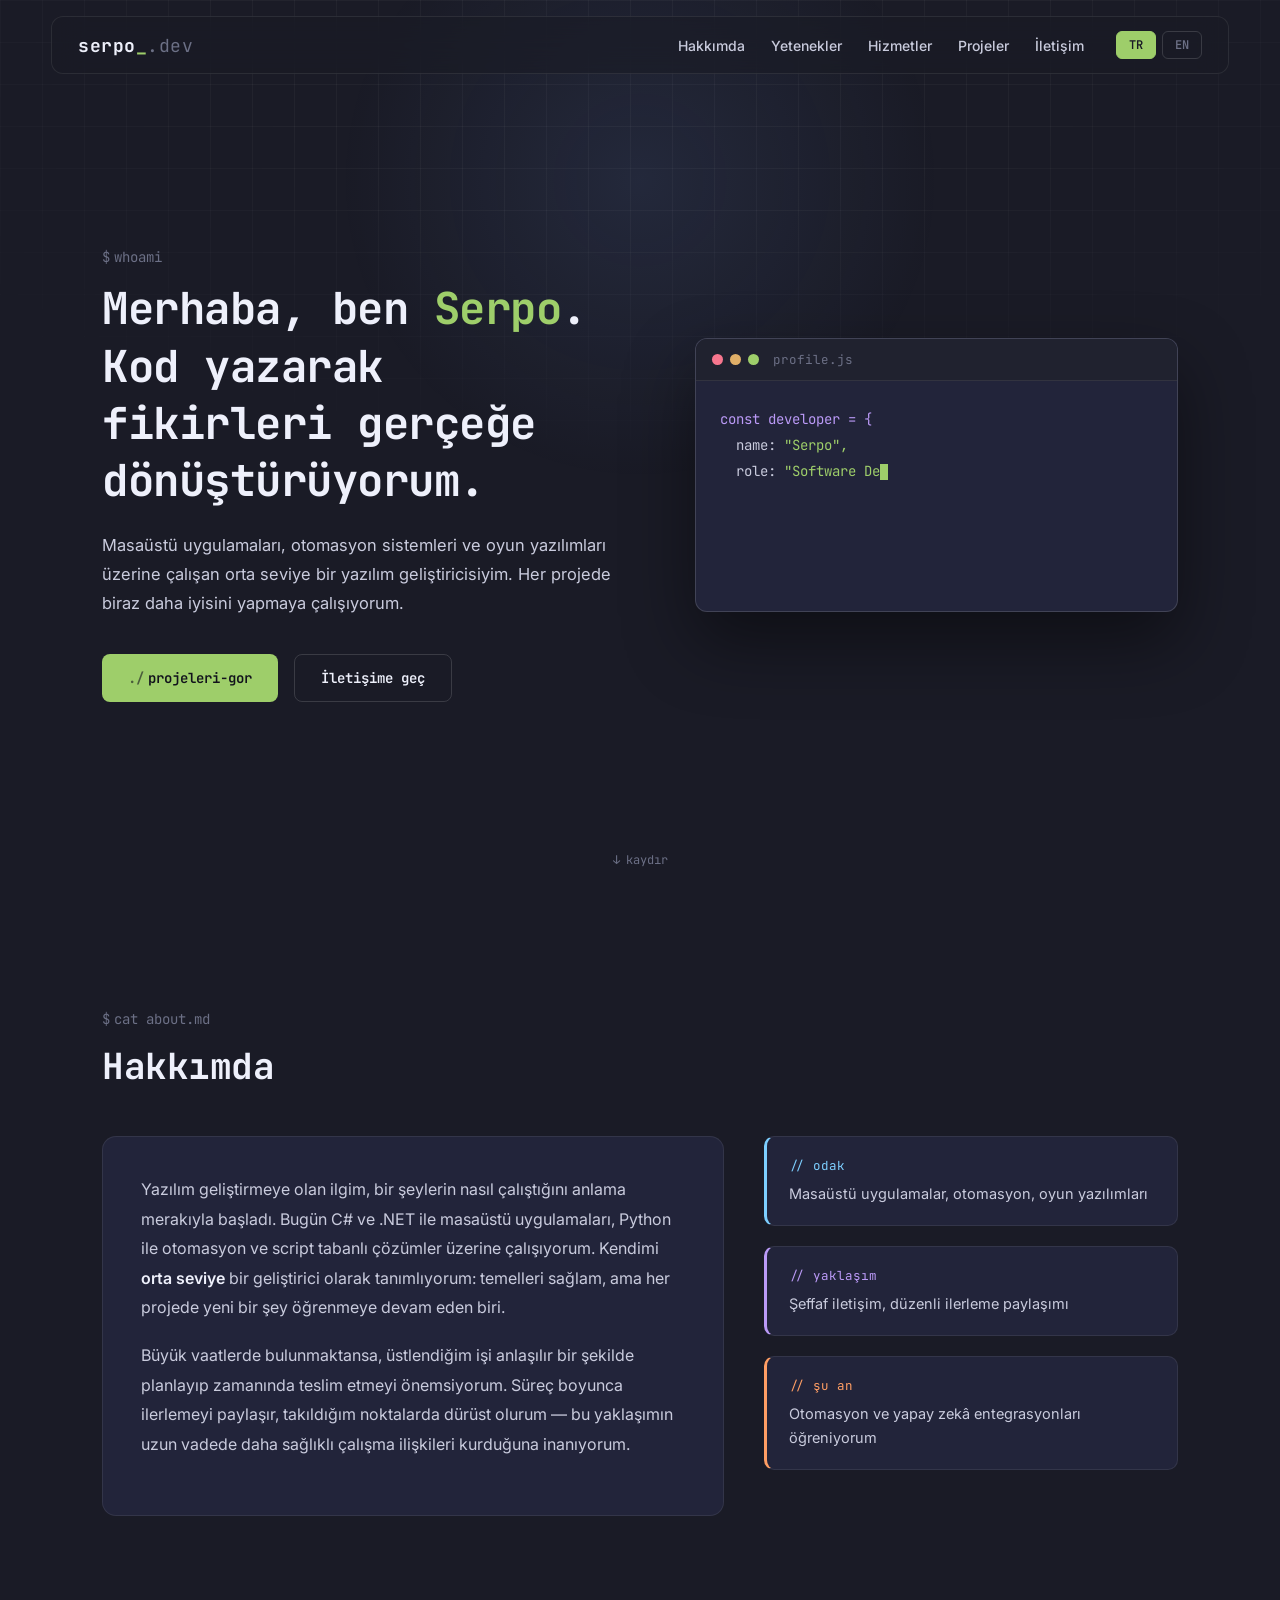
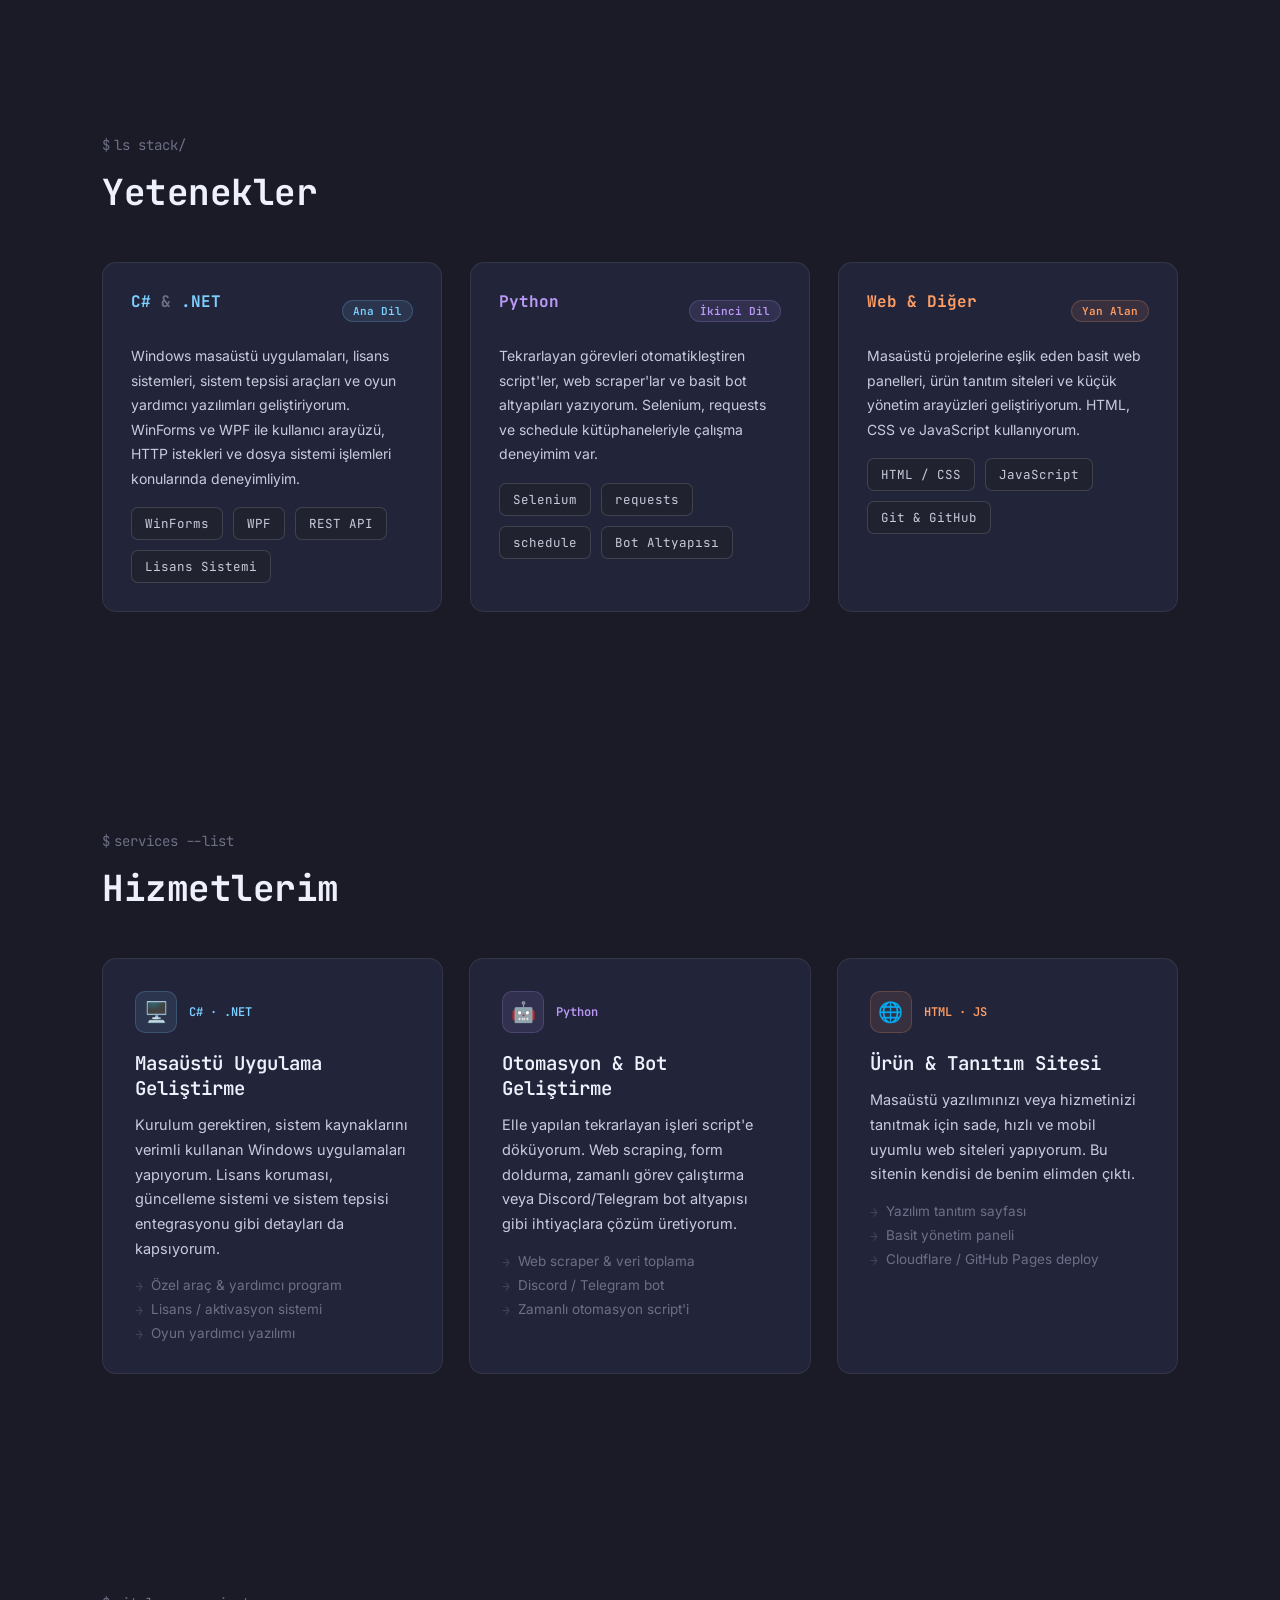
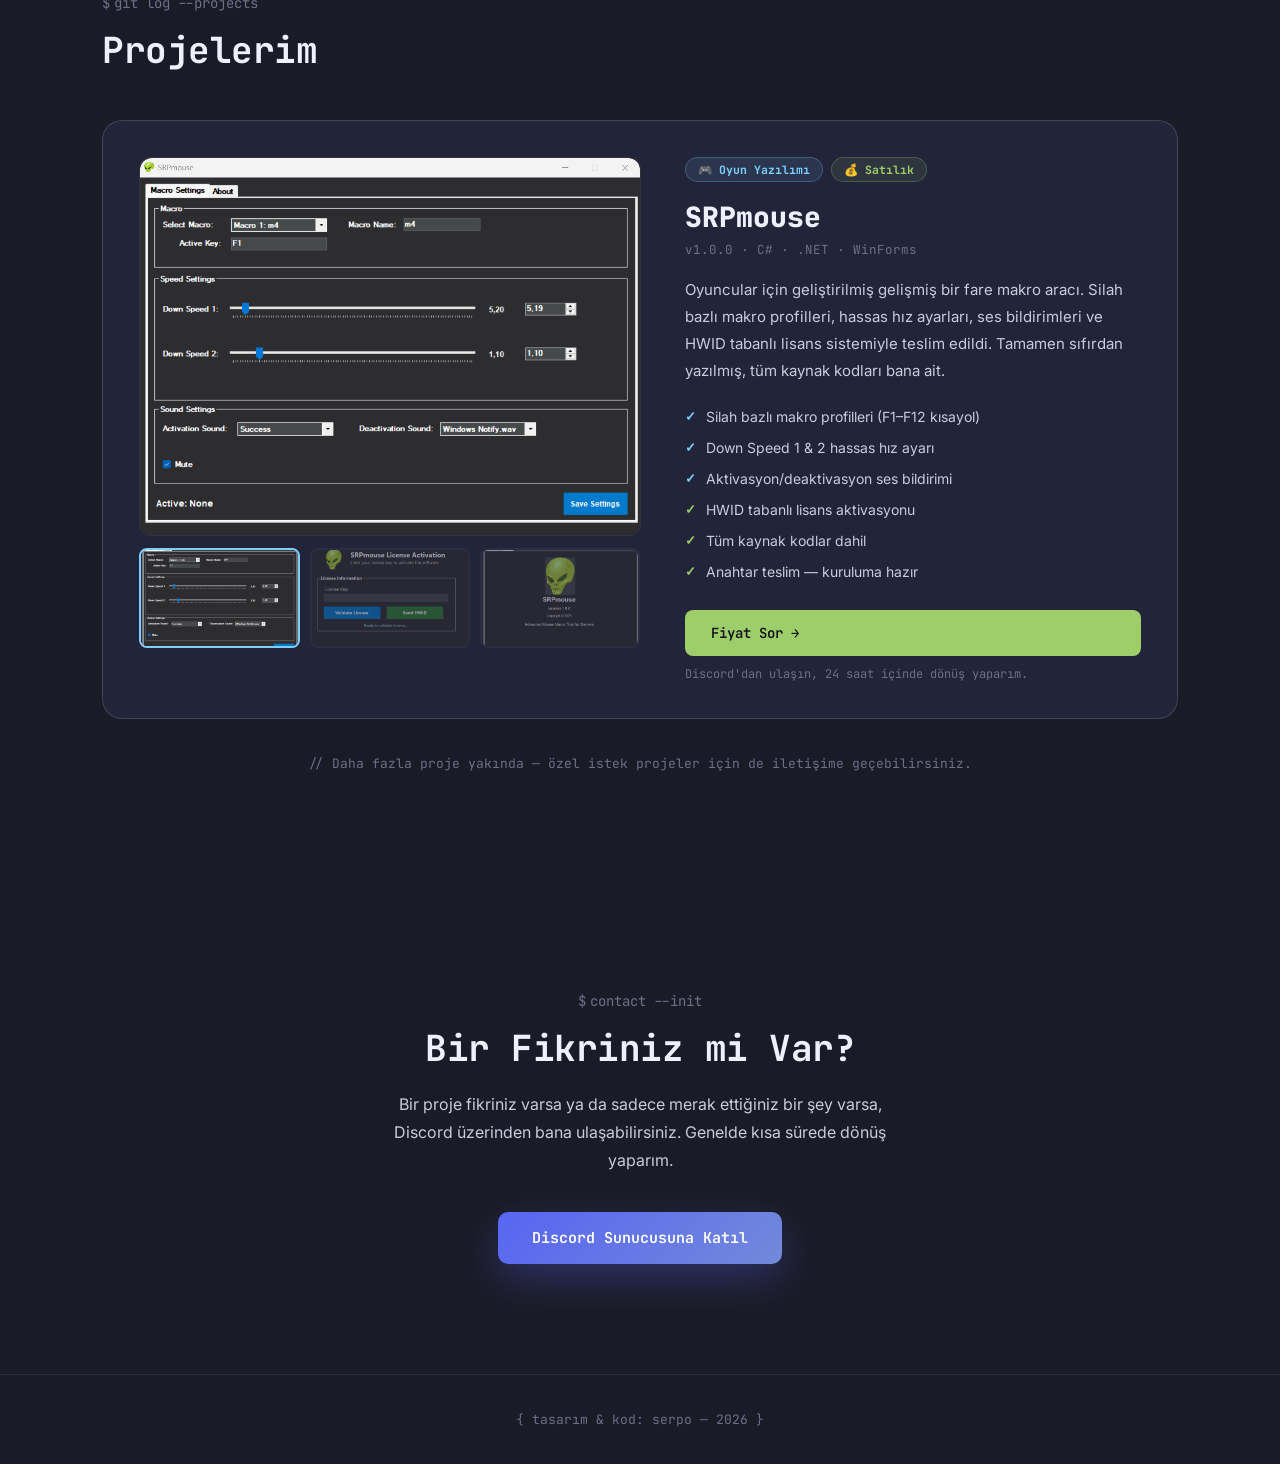
==== commit 18b26d84: "srpmouse projesi showcase eklendi" ====
--- a/index.html
+++ b/index.html
@@ -246,35 +246,58 @@
   <h2 class="reveal tr-text">Projelerim</h2>
   <h2 class="reveal en-text">Projects</h2>
 
-  <div class="cards repo-cards">
-    <div class="card repo-card reveal delay1">
-      <div class="repo-top">
-        <span class="mono repo-icon">📦</span>
-        <span class="repo-name mono">project-alpha</span>
-      </div>
-      <p class="tr-text">Windows için geliştirilmiş, sade ve hızlı bir masaüstü yönetim aracı.</p>
-      <p class="en-text">A simple, fast desktop management tool built for Windows.</p>
-      <div class="tags"><span class="tag cyan">C#</span><span class="tag cyan">.NET</span></div>
-    </div>
-    <div class="card repo-card reveal delay2">
-      <div class="repo-top">
-        <span class="mono repo-icon">📦</span>
-        <span class="repo-name mono">project-orion</span>
-      </div>
-      <p class="tr-text">Belirli görevleri zamanlayan ve raporlayan bir otomasyon script'i.</p>
-      <p class="en-text">An automation script that schedules and reports on specific tasks.</p>
-      <div class="tags"><span class="tag purple">Python</span></div>
-    </div>
-    <div class="card repo-card reveal delay3">
-      <div class="repo-top">
-        <span class="mono repo-icon">📦</span>
-        <span class="repo-name mono">project-nova</span>
-      </div>
-      <p class="tr-text">Küçük ekipler için hazırlanmış basit bir web tabanlı takip paneli.</p>
-      <p class="en-text">A simple web-based tracking panel built for small teams.</p>
-      <div class="tags"><span class="tag orange">HTML</span><span class="tag orange">JS</span></div>
-    </div>
-  </div>
+  <!-- SRPmouse Ana Kart -->
+  <div class="project-showcase reveal delay1">
+
+    <!-- Sol: Galeri -->
+    <div class="project-gallery">
+      <div class="gallery-main">
+        <img src="img/srpmouse-2.png" alt="SRPmouse Macro Settings" id="galleryMain" loading="lazy">
+      </div>
+      <div class="gallery-thumbs">
+        <img src="img/srpmouse-2.png" alt="Macro Settings" class="thumb active" onclick="switchImg(this)">
+        <img src="img/srpmouse-1.png" alt="License Activation" class="thumb" onclick="switchImg(this)">
+        <img src="img/srpmouse-3.png" alt="About" class="thumb" onclick="switchImg(this)">
+      </div>
+    </div>
+
+    <!-- Sağ: Bilgi + Satış -->
+    <div class="project-info">
+      <div class="project-header">
+        <span class="project-badge cyan mono tr-text">🎮 Oyun Yazılımı</span>
+        <span class="project-badge cyan mono en-text">🎮 Gaming Software</span>
+        <span class="project-badge sale mono tr-text">💰 Satılık</span>
+        <span class="project-badge sale mono en-text">💰 For Sale</span>
+      </div>
+
+      <h3 class="project-title">SRPmouse</h3>
+      <p class="project-version mono muted">v1.0.0 · C# · .NET · WinForms</p>
+
+      <p class="project-desc tr-text">Oyuncular için geliştirilmiş gelişmiş bir fare makro aracı. Silah bazlı makro profilleri, hassas hız ayarları, ses bildirimleri ve HWID tabanlı lisans sistemiyle teslim edildi. Tamamen sıfırdan yazılmış, tüm kaynak kodları bana ait.</p>
+      <p class="project-desc en-text">An advanced mouse macro tool built for gamers. Weapon-based macro profiles, precision speed settings, sound notifications, and HWID-based license system — fully written from scratch. All source code is mine.</p>
+
+      <ul class="project-features">
+        <li><span class="feat-icon accent-cyan">✓</span> <span class="tr-text">Silah bazlı makro profilleri (F1–F12 kısayol)</span><span class="en-text">Weapon-based macro profiles (F1–F12 hotkey)</span></li>
+        <li><span class="feat-icon accent-cyan">✓</span> <span class="tr-text">Down Speed 1 &amp; 2 hassas hız ayarı</span><span class="en-text">Down Speed 1 &amp; 2 precision tuning</span></li>
+        <li><span class="feat-icon accent-cyan">✓</span> <span class="tr-text">Aktivasyon/deaktivasyon ses bildirimi</span><span class="en-text">Activation/deactivation sound notification</span></li>
+        <li><span class="feat-icon accent-green">✓</span> <span class="tr-text">HWID tabanlı lisans aktivasyonu</span><span class="en-text">HWID-based license activation</span></li>
+        <li><span class="feat-icon accent-green">✓</span> <span class="tr-text">Tüm kaynak kodlar dahil</span><span class="en-text">Full source code included</span></li>
+        <li><span class="feat-icon accent-green">✓</span> <span class="tr-text">Anahtar teslim — kuruluma hazır</span><span class="en-text">Turnkey — ready to deploy</span></li>
+      </ul>
+
+      <div class="project-cta">
+        <a href="https://discord.gg/Sv9jXsp2fc" target="_blank" rel="noopener noreferrer" class="btn btn-primary">
+          <span class="tr-text">Fiyat Sor →</span>
+          <span class="en-text">Ask for Price →</span>
+        </a>
+        <div class="cta-note mono muted tr-text">Discord'dan ulaşın, 24 saat içinde dönüş yaparım.</div>
+        <div class="cta-note mono muted en-text">Reach out on Discord, I'll reply within 24 hours.</div>
+      </div>
+    </div>
+  </div>
+
+  <p class="more-projects reveal mono muted tr-text">// Daha fazla proje yakında — özel istek projeler için de iletişime geçebilirsiniz.</p>
+  <p class="more-projects reveal mono muted en-text">// More projects coming soon — feel free to reach out for custom project requests too.</p>
 </section>
 
 <!-- ================= İLETİŞİM ================= -->
--- a/css/style.css
+++ b/css/style.css
@@ -445,6 +445,116 @@
 .repo-card .repo-top{ display:flex; align-items:center; gap:10px; margin-bottom:14px; }
 .repo-name{ font-size:14.5px; color:var(--text-bright); font-weight:600; }
 .repo-card p{ margin-bottom:16px; }
+
+/* =========================================
+   PROJE SHOWCASE
+========================================= */
+.project-showcase{
+    display:grid;
+    grid-template-columns:1.1fr 1fr;
+    gap:44px;
+    background:var(--surface);
+    border:1px solid var(--border-strong);
+    border-radius:20px;
+    padding:36px;
+    align-items:start;
+}
+
+/* galeri */
+.gallery-main{
+    border-radius:12px;
+    overflow:hidden;
+    border:1px solid var(--border);
+    background:var(--bg-soft);
+    margin-bottom:12px;
+}
+.gallery-main img{
+    width:100%;
+    display:block;
+    border-radius:12px;
+    transition:opacity .3s ease;
+}
+.gallery-thumbs{
+    display:flex;
+    gap:10px;
+}
+.thumb{
+    width:calc(33.33% - 7px);
+    border-radius:8px;
+    border:2px solid var(--border);
+    cursor:pointer;
+    opacity:.55;
+    transition:.25s;
+    object-fit:cover;
+    aspect-ratio:16/10;
+}
+.thumb:hover{ opacity:.85; }
+.thumb.active{ border-color:var(--cyan); opacity:1; }
+
+/* bilgi paneli */
+.project-header{ display:flex; gap:8px; flex-wrap:wrap; margin-bottom:16px; }
+.project-badge{
+    font-size:11.5px;
+    font-weight:700;
+    padding:4px 12px;
+    border-radius:20px;
+}
+.project-badge.cyan{ background:rgba(125,207,255,.1); color:var(--cyan); border:1px solid rgba(125,207,255,.25); }
+.project-badge.sale{ background:rgba(158,206,106,.1); color:var(--green); border:1px solid rgba(158,206,106,.25); }
+
+.project-title{
+    font-size:28px;
+    font-weight:800;
+    color:var(--text-bright);
+    margin-bottom:6px;
+    font-family:var(--font-mono);
+}
+.project-version{ font-size:12.5px; margin-bottom:18px; display:block; }
+
+.project-desc{
+    font-size:15px;
+    color:var(--text);
+    line-height:1.8;
+    margin-bottom:22px;
+}
+
+.project-features{
+    list-style:none;
+    display:flex;
+    flex-direction:column;
+    gap:10px;
+    margin-bottom:28px;
+}
+.project-features li{
+    display:flex;
+    align-items:flex-start;
+    gap:10px;
+    font-size:14px;
+    color:var(--text);
+    line-height:1.5;
+}
+.feat-icon{
+    font-family:var(--font-mono);
+    font-size:13px;
+    font-weight:700;
+    flex-shrink:0;
+    margin-top:1px;
+}
+
+.project-cta{ display:flex; flex-direction:column; gap:10px; }
+.cta-note{ font-size:12px; }
+
+.more-projects{
+    display:block;
+    text-align:center;
+    margin-top:36px;
+    font-size:13px;
+}
+
+@media(max-width:860px){
+    .project-showcase{ grid-template-columns:1fr; }
+    .gallery-thumbs .thumb{ aspect-ratio:16/9; }
+}
 
 /* =========================================
    İLETİŞİM
